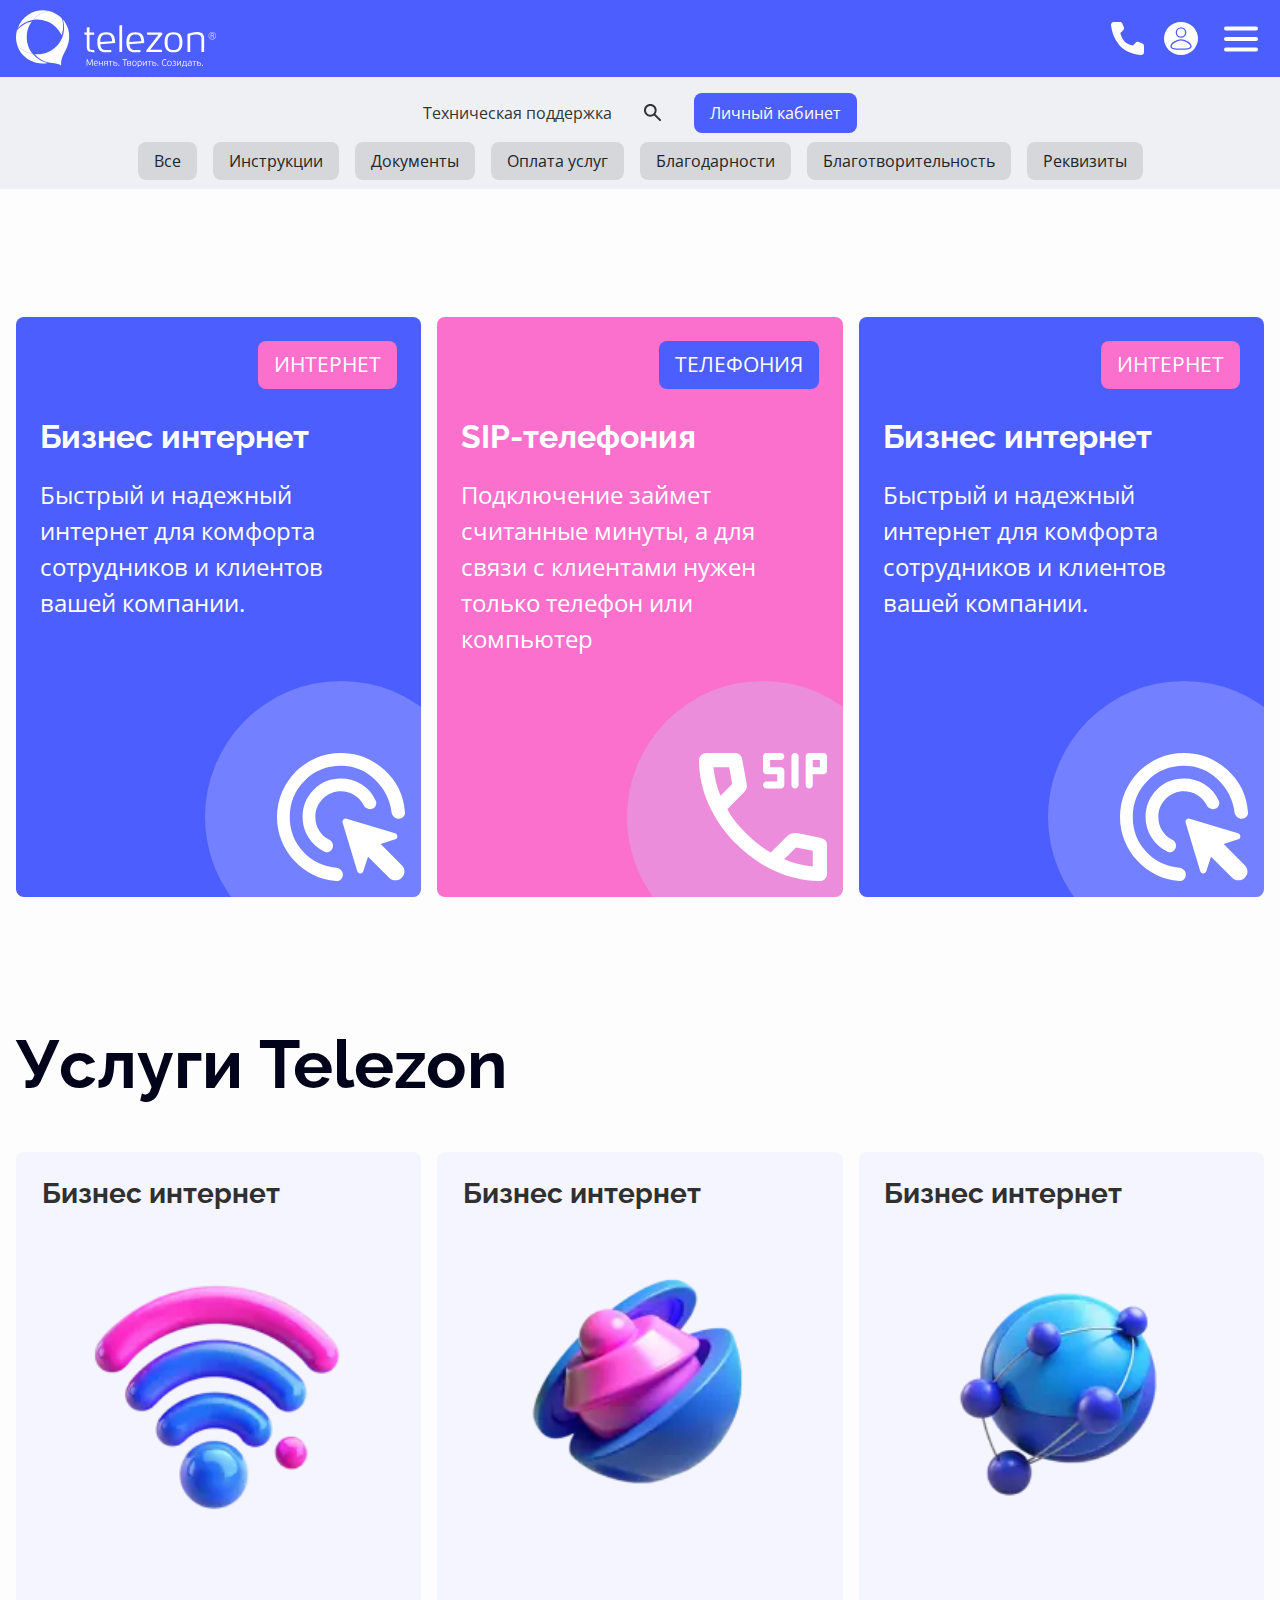
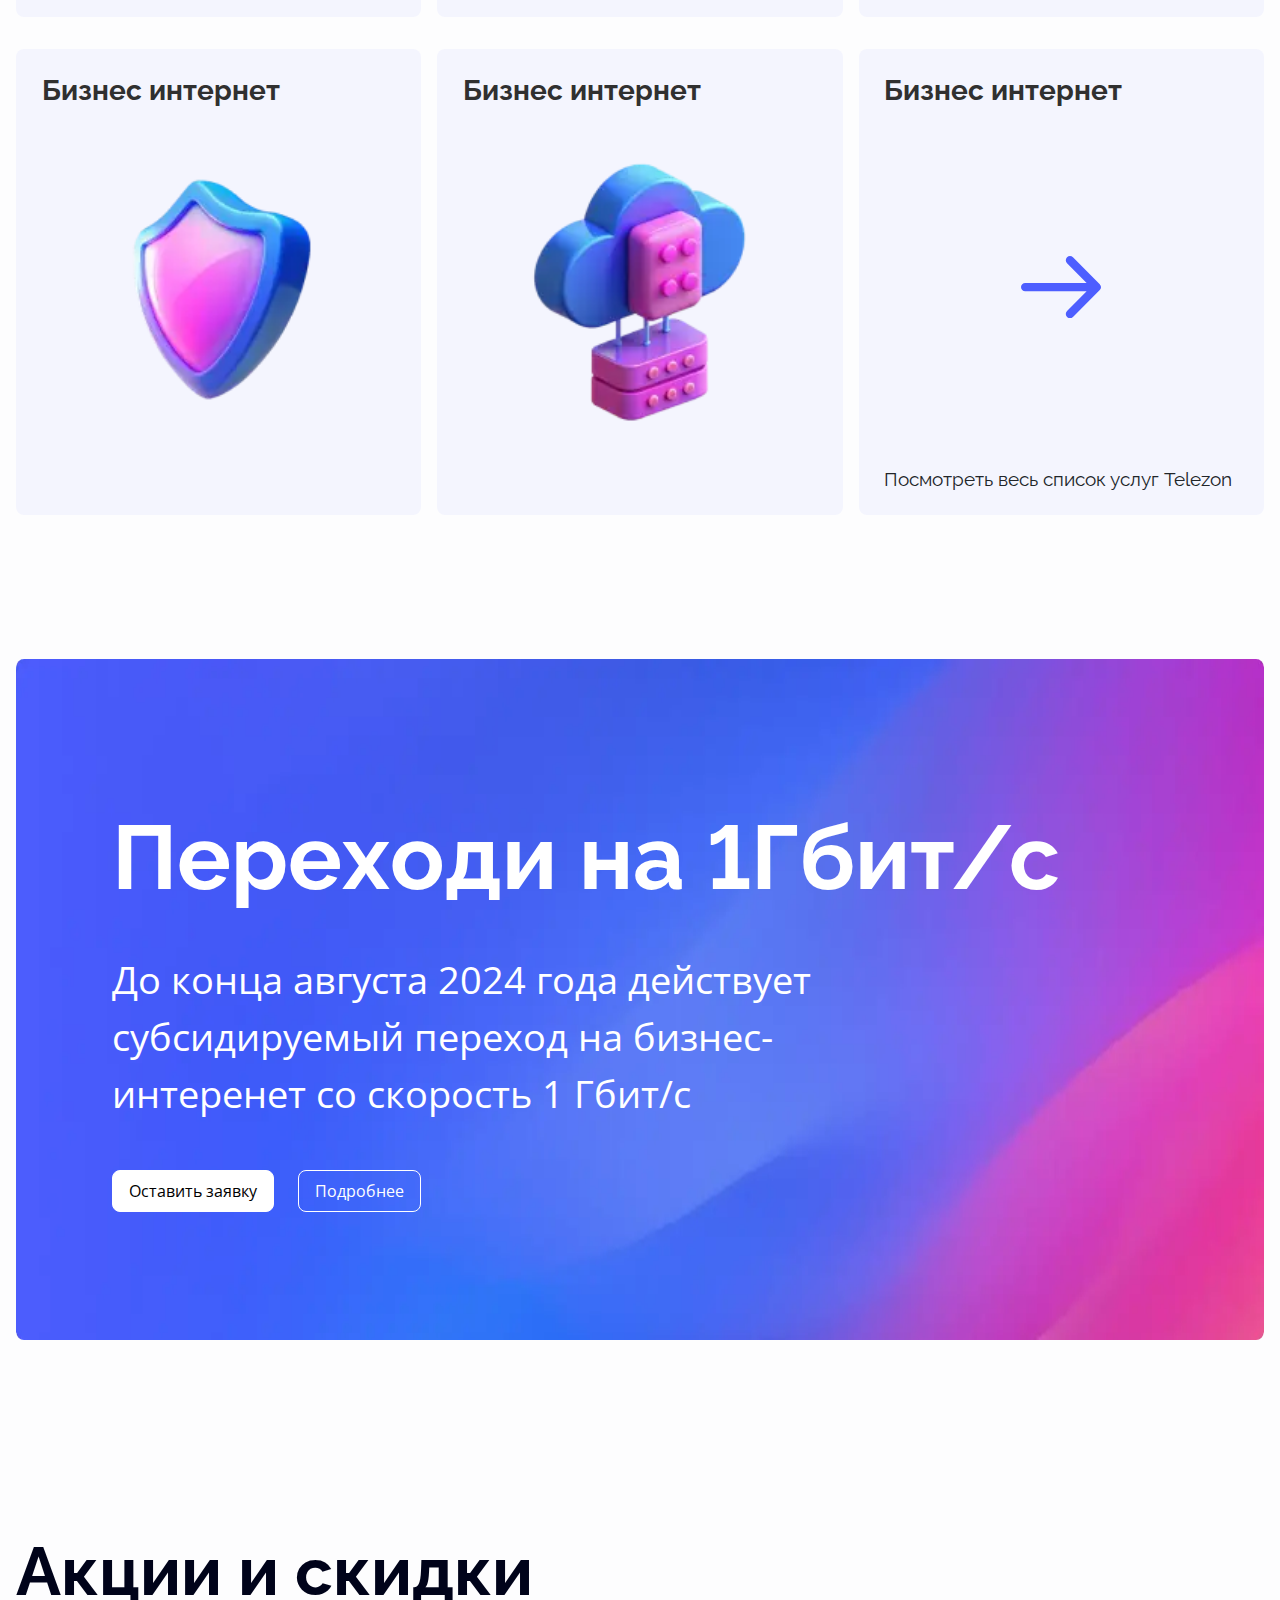
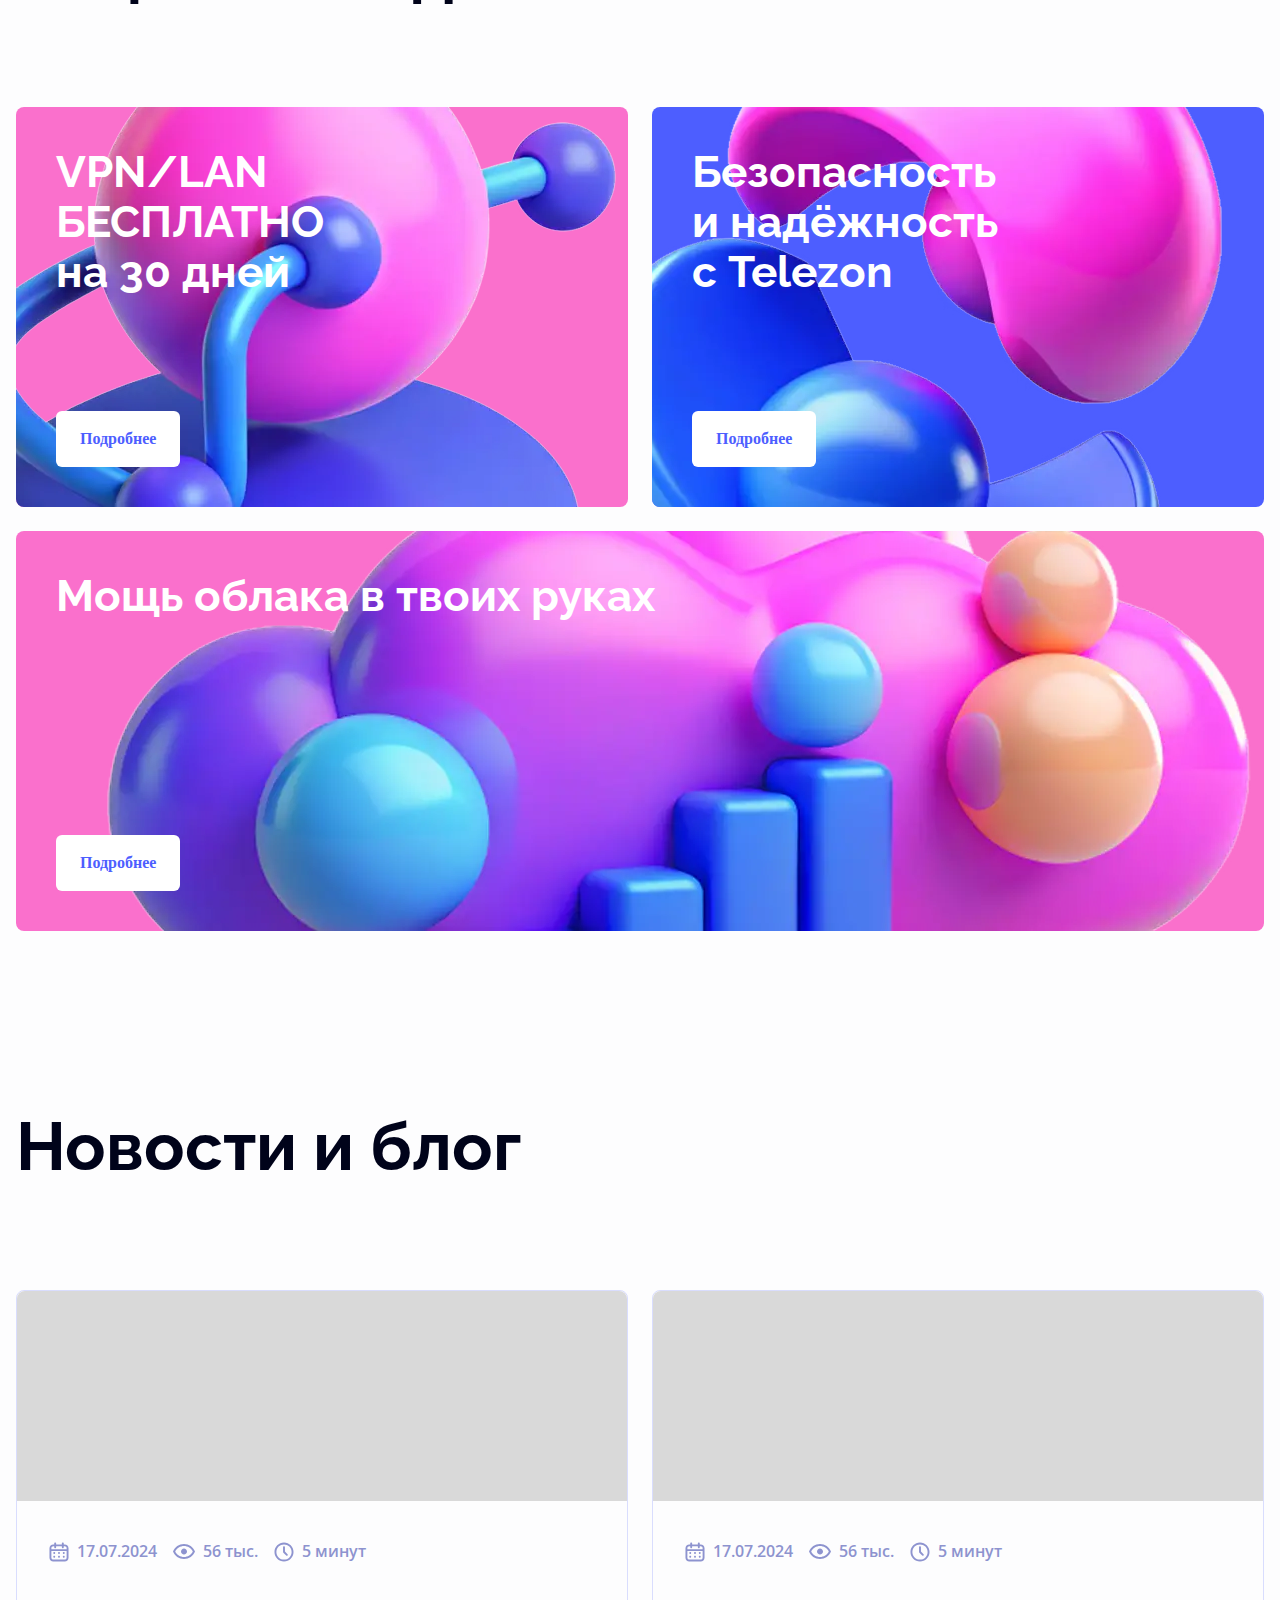
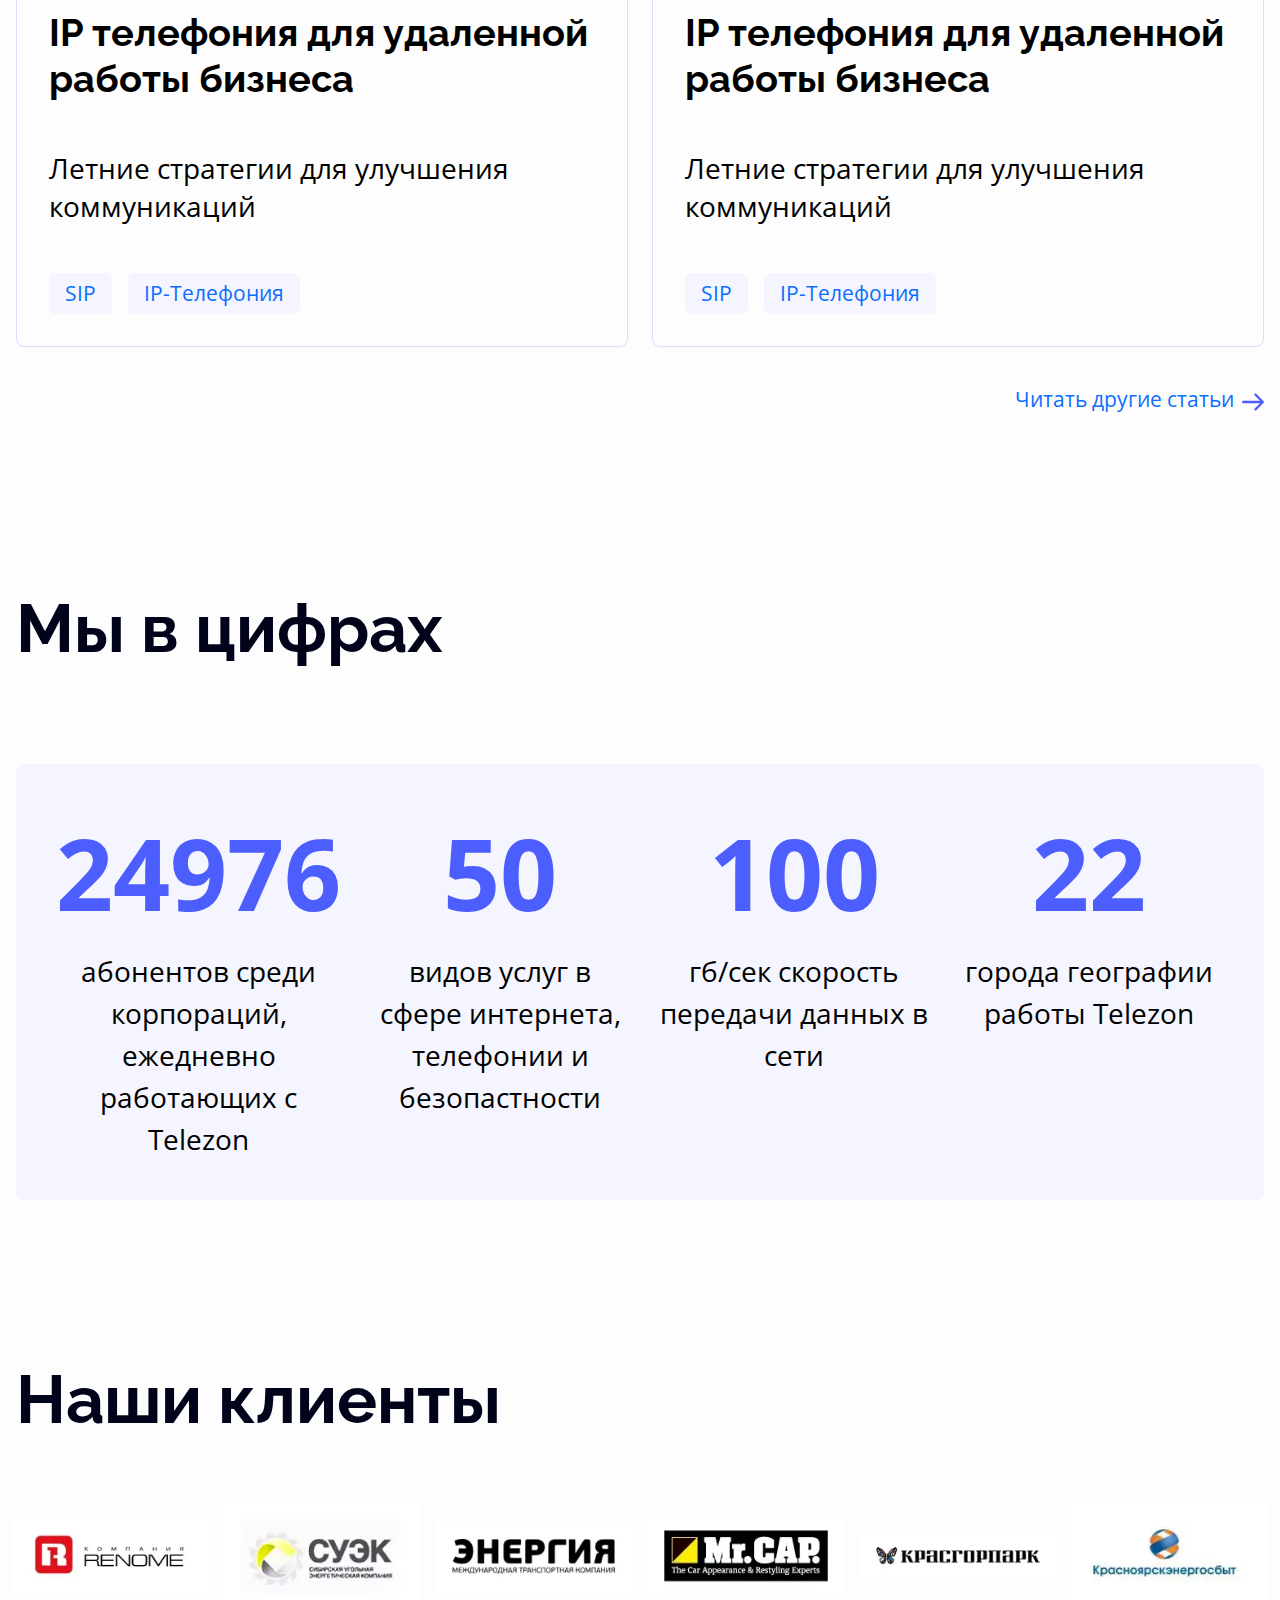
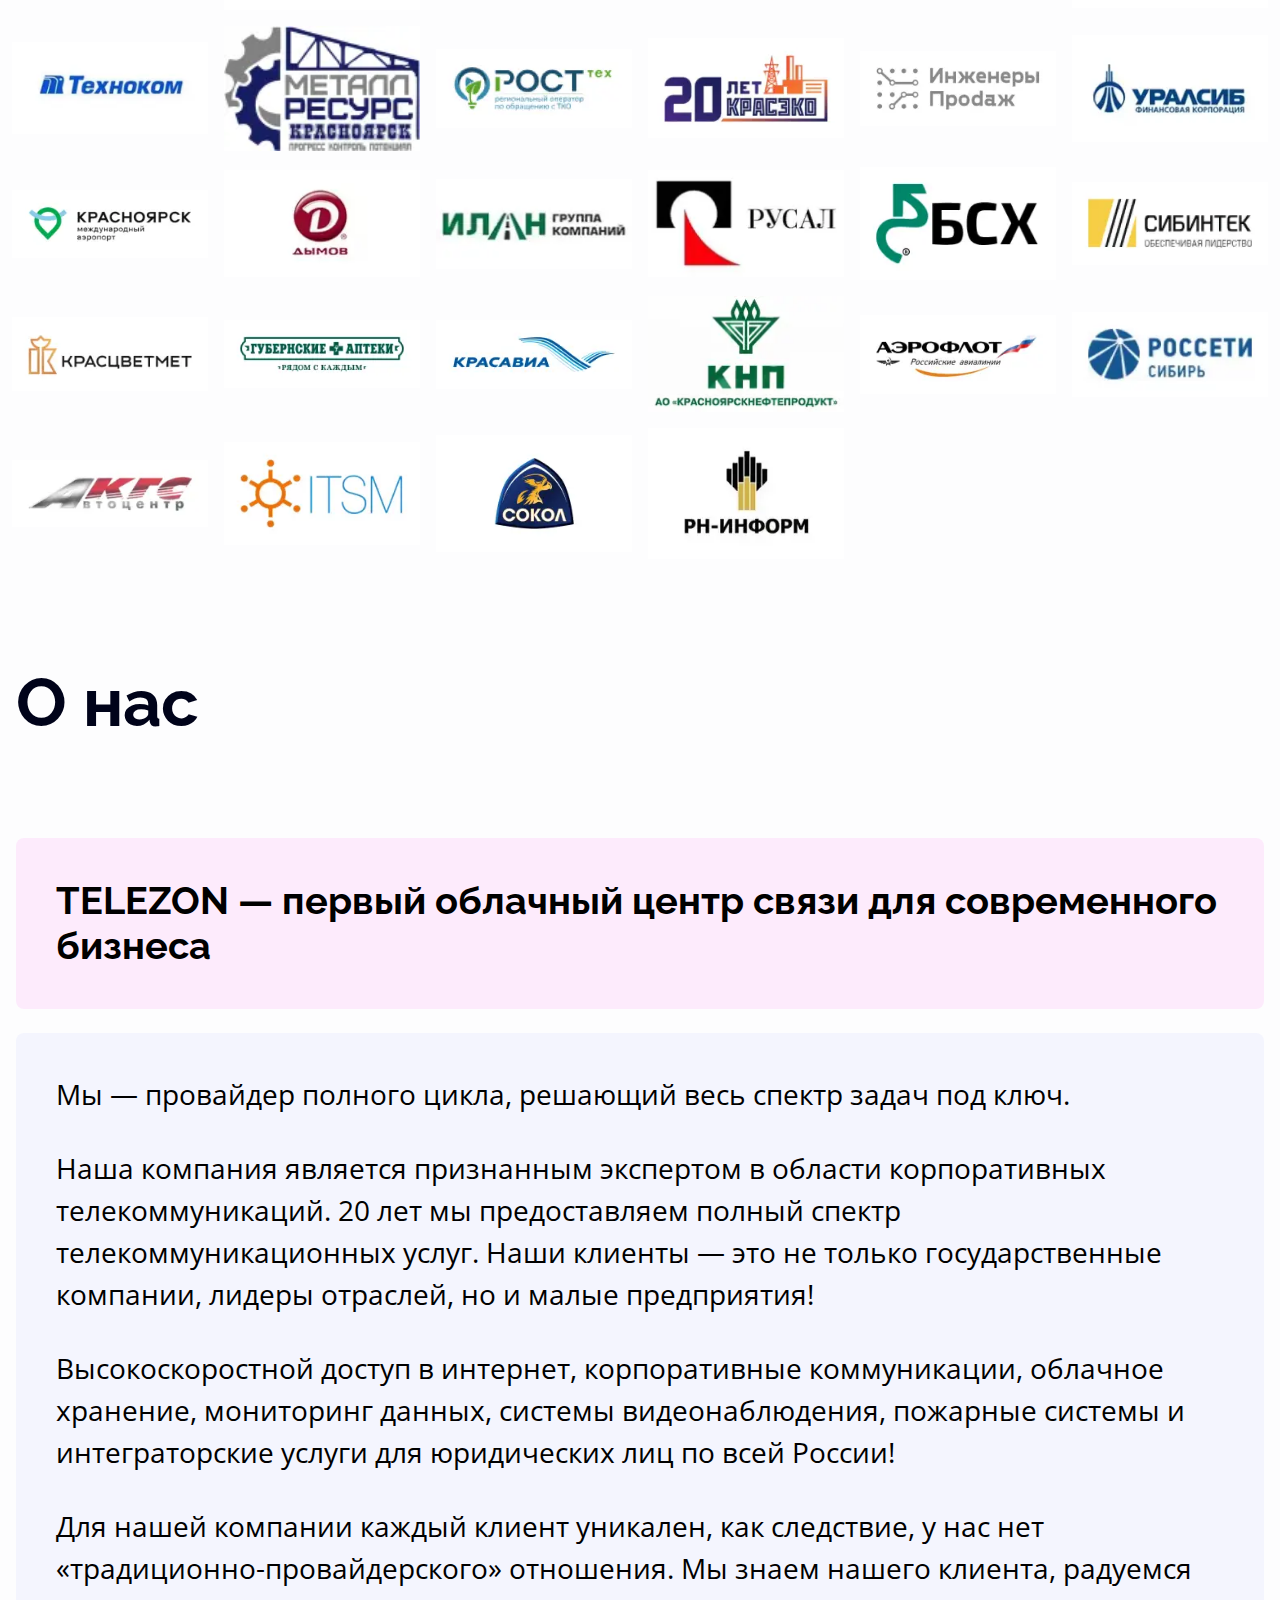
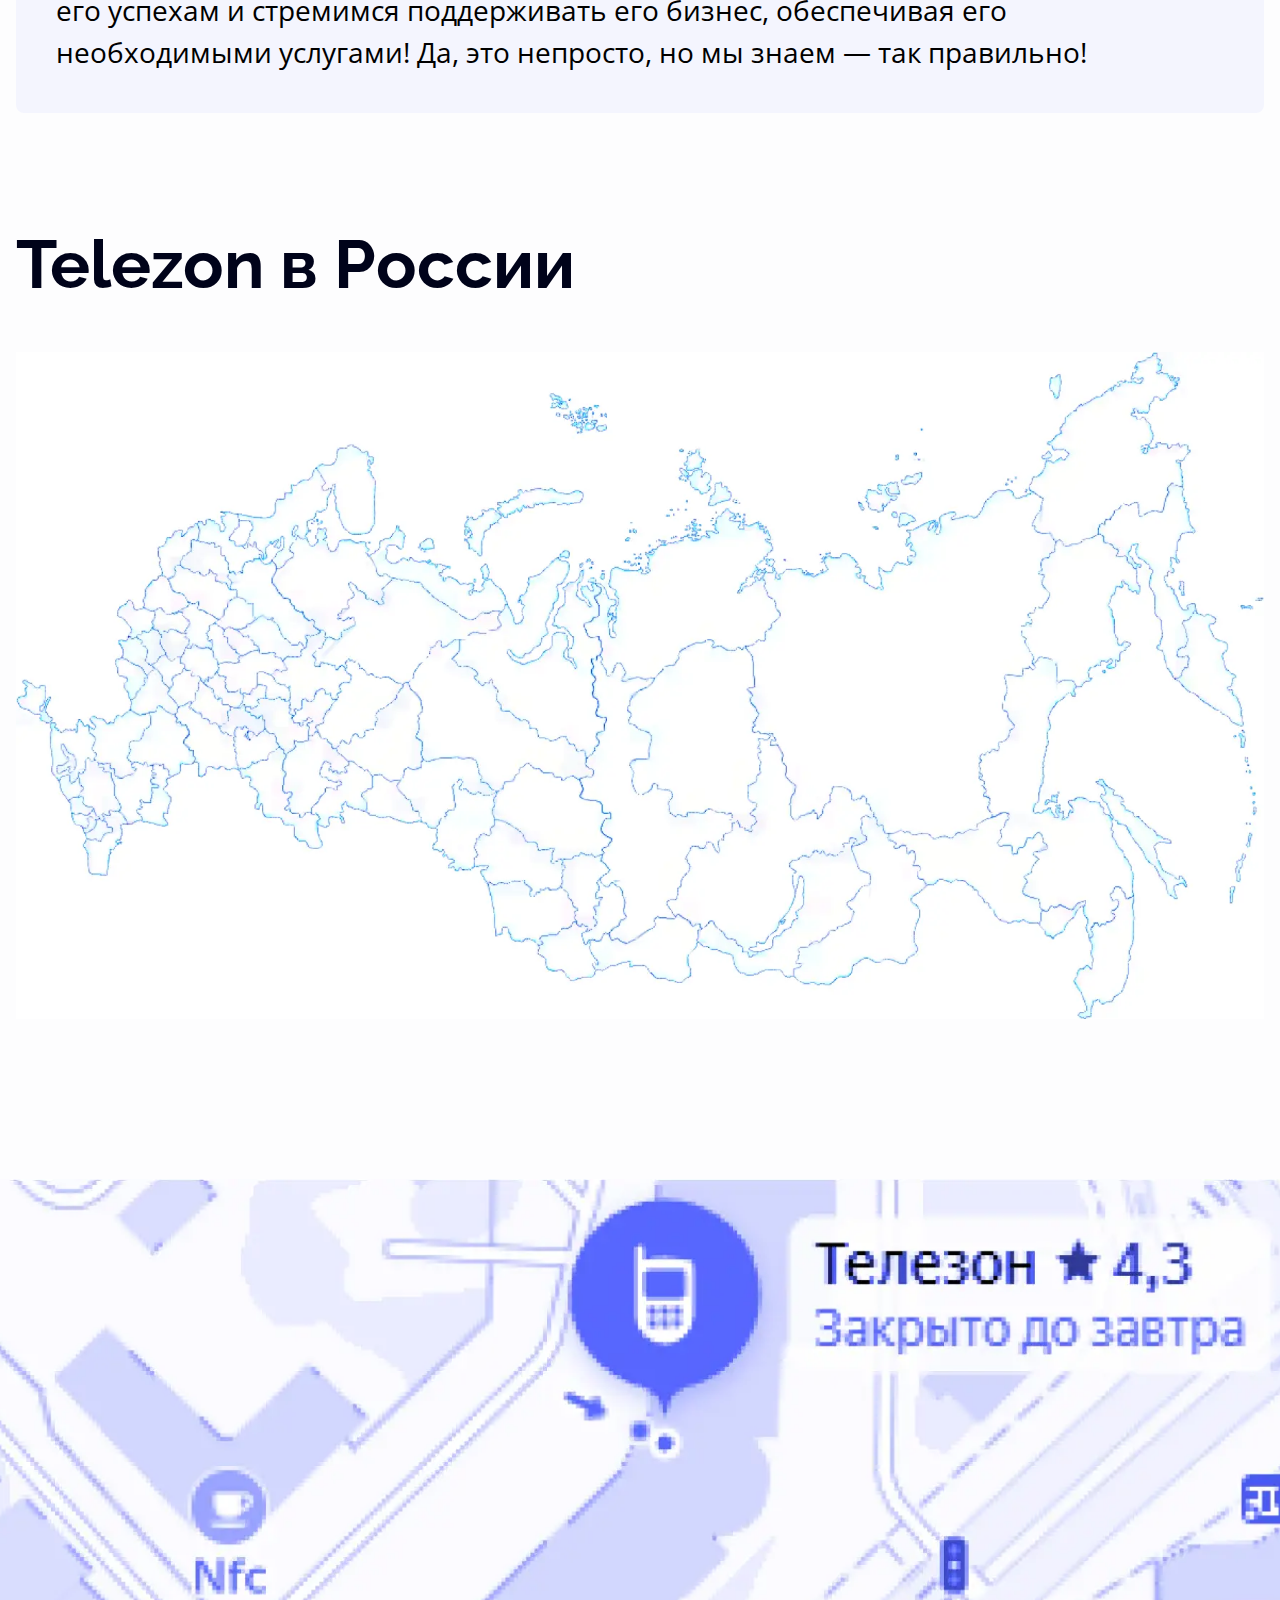
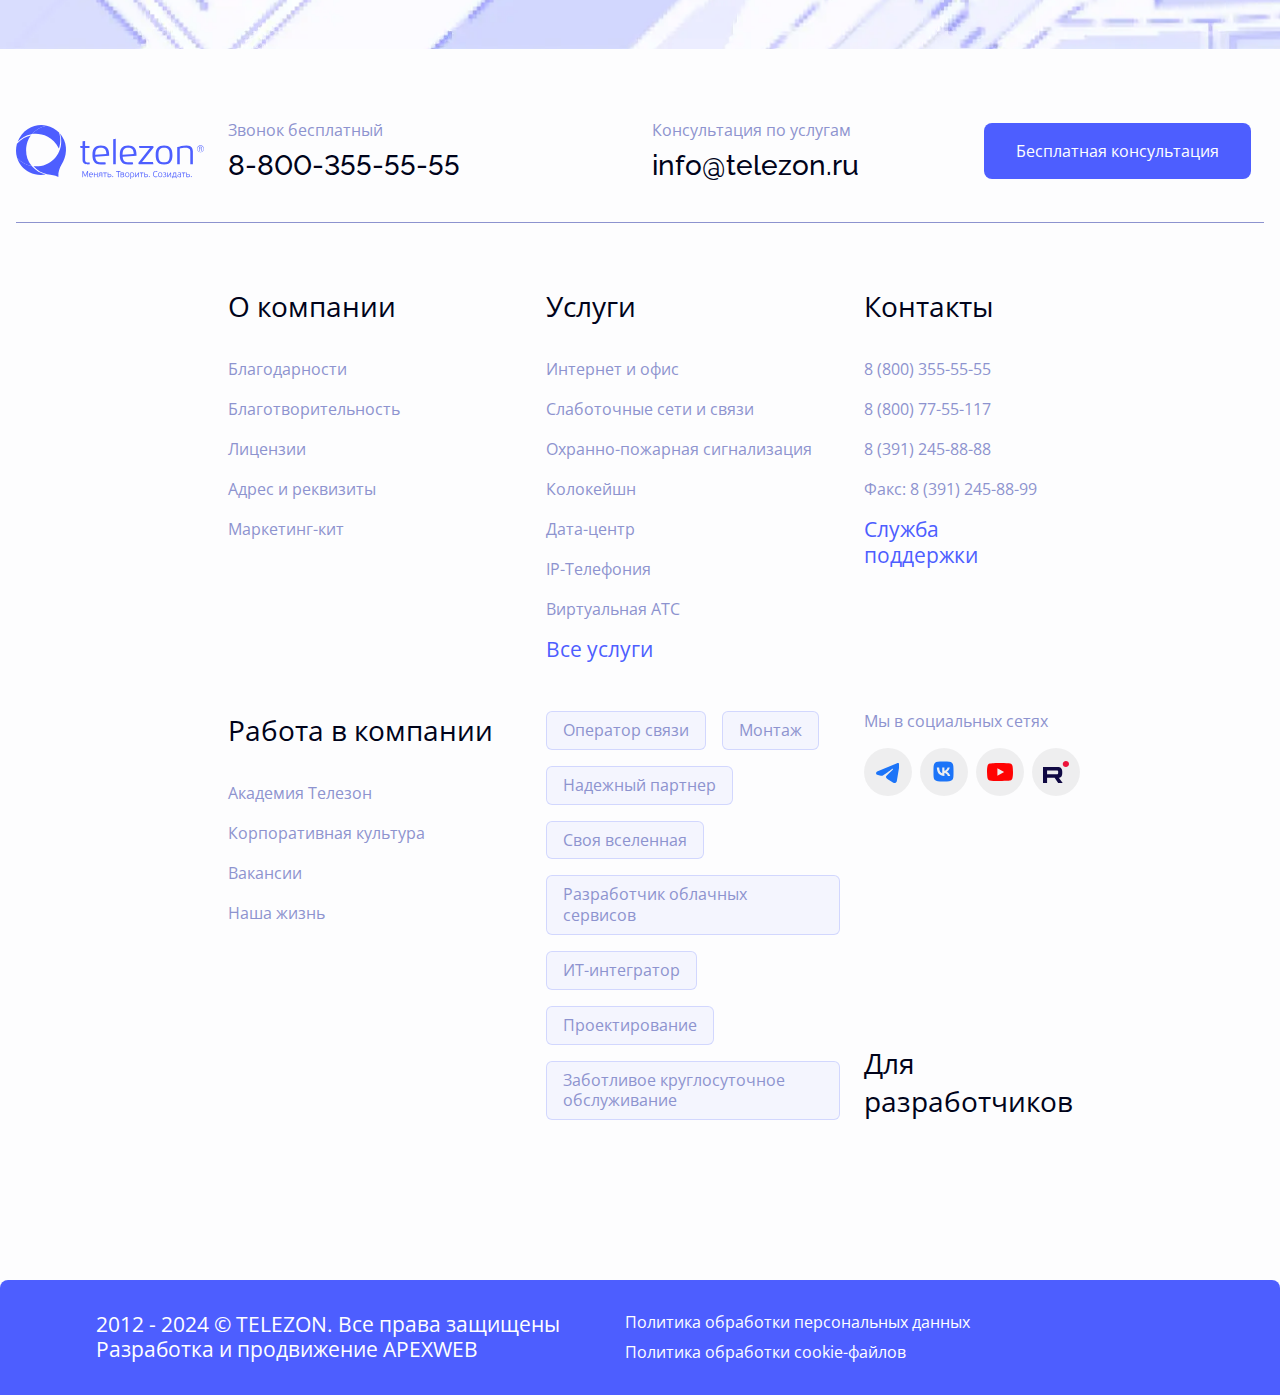
==== index.html @ a30b9178 "Fix" ====
<!doctype html>
<html lang="ru">
	<head>
	<meta charset="UTF-8">
	<meta http-equiv="X-UA-Compatible" content="IE=edge">
	<meta name="viewport" content="width=device-width,initial-scale=1">
	<title>Главная</title>

	<link rel="preconnect" href="https://fonts.googleapis.com">
	<link rel="preconnect" href="https://fonts.gstatic.com" crossorigin>
	<link href="https://fonts.googleapis.com/css2?family=Raleway:wght@100..900&display=swap&_v=20250129015757" rel="stylesheet">
	<link href="https://fonts.googleapis.com/css2?family=Open+Sans:wght@300..800&display=swap&_v=20250129015757" rel="stylesheet">

	<link href="https://cdn.jsdelivr.net/npm/bootstrap@5.3.3/dist/css/bootstrap.min.css?_v=20250129015757" rel="stylesheet" integrity="sha384-QWTKZyjpPEjISv5WaRU9OFeRpok6YctnYmDr5pNlyT2bRjXh0JMhjY6hW+ALEwIH" crossorigin="anonymous">
	<link rel="shortcut icon" href="favicon.ico" type="image/x-icon">
	<link rel="stylesheet" href="css/main.min.css?_v=20250129015757">

	<script src="https://cdn.jsdelivr.net/npm/bootstrap@5.0.2/dist/js/bootstrap.bundle.min.js?_v=20250129015757" integrity="sha384-MrcW6ZMFYlzcLA8Nl+NtUVF0sA7MsXsP1UyJoMp4YLEuNSfAP+JcXn/tWtIaxVXM" crossorigin="anonymous"></script>

	<script defer="defer" src="js/main.min.js?_v=20250129015757"></script>
</head>


	<body>
		<header class="header" data-lp>
	<div class="container">
		<nav class="navbar navbar-expand-lg">
			<div class="p-0 container-fluid header-container justify-content-between">
				<a href="#"><svg class="logo">
						<use href="../images/sprite.svg#logo"></use></svg></a>
				<div class="mobile-elems">
					<svg class="mobile-icon phone">
						<use href="../images/sprite.svg#menu_white_phone"></use>
					</svg>
					<div class="svg-wrapper">
						<svg class="mobile-icon account">
							<use href="../images/sprite.svg#menu_account"></use>
						</svg>
					</div>
					<button class="btn-burger">
						<svg class="mobile-icon burger">
							<use href="../images/sprite.svg#menu_burger"></use>
						</svg>
					</button>
				</div>
				<div class="h-100 collapse_header header__menu navbar-collapse" id="navbarNav">
					<div class="mobile-header-menu">
						<div class="d-flex align-items-center menu-social">
							<svg class="mobile-icon telegram">
								<use href="../images/sprite.svg#telegram"></use>
							</svg>
							<svg class="mobile-icon vk">
								<use href="../images/sprite.svg#vk"></use>
							</svg>
						</div>
						<div class="cross">
							<svg class="mobile-icon">
								<use href="../images/sprite.svg#menu_cross"></use>
							</svg>
						</div>
					</div>
					<ul class="navbar-nav">
						<li class="nav-item">
							<a class="d-flex align-items-center nav-link" href="#" id="menu1" role="button" aria-expanded="false">
								<svg class="menu-icon">
									<use href="../images/sprite.svg#menu_main"></use>
								</svg>
								<span>Главная</span>
							</a>
						</li>

						<li class="nav-item menu__dropdown position-static tab fullscreen">
							<a class="d-flex align-items-center nav-link tab-title" href="https://telezon.ru" role="button">
								<svg class="menu-icon usluga">
									<use href="../images/sprite.svg#menu_uslugi"></use>
								</svg>
								<p class="d-flex align-items-center justify-content-between tab-header w-100">
									<span class="menu_uslugi">Услуги</span>
									<svg class="menu__arrow-dropdown">
										<use href="../images/sprite.svg#menu_arrow"></use>
									</svg>
								</p>
							</a>
							<ul class="uslugi dropdown-menu header__dropdown justify-content-between tab-list">
								<li class="item-uslugi uslugi__item">
									<p class="d-flex align-items-center item-uslugi__title">
										<svg class="dropdown-menu__icon connection">
											<use href="../images/sprite.svg#menu_connection"></use>
										</svg>
										<span>Стабильное и безопасное соединение</span>
										<svg class="menu-mobile__dropdown-arrow">
											<use href="../images/sprite.svg#menu_arrow"></use>
										</svg>
									</p>
									<a class="mt-3 item-uslugi__default">Интернет и офис</a>
									<ul class="mb-3 sub-list list">
										<li class="mt-3"><a href="#">Защита от DDoS-атак</a></li>
										<li class="mt-3"><a href="#">Тарифы</a></li>
									</ul>
								</li>
								<li class="item-uslugi uslugi__item">
									<p class="d-flex align-items-center item-uslugi__title">
										<svg class="dropdown-menu__icon development">
											<use href="../images/sprite.svg#menu_development"></use>
										</svg>
										<span>Строительство IT-инфраструктуры</span>
										<svg class="menu-mobile__dropdown-arrow">
											<use href="../images/sprite.svg#menu_arrow"></use>
										</svg>
									</p>
									<a class="mt-3 item-uslugi__default">Слаботочные сети и сети связи</a>
									<a class="mt-3 item-uslugi__default">Аудит ВОЛС</a>
								</li>
								<li class="item-uslugi uslugi__item">
									<p class="d-flex align-items-center item-uslugi__title">
										<svg class="dropdown-menu__icon safety">
											<use href="../images/sprite.svg#menu_safety"></use>
										</svg>
										<span>Безопасность имущества и данных</span>
										<svg class="menu-mobile__dropdown-arrow">
											<use href="../images/sprite.svg#menu_arrow"></use>
										</svg>
									</p>
									<a class="mt-3 item-uslugi__default">Облачное видеонаблюдение</a>
									<a class="mt-3 item-uslugi__default">Охранно-пожарная сигнализация</a>
									<a class="mt-3 item-uslugi__default">Колокейшн</a>
									<a class="mt-3 item-uslugi__default">Облачная аренда виртуального выделенного сервера</a>
									<a class="mt-3 item-uslugi__default">Дата-центр</a>

									<ul class="mb-3 sub-list list">
										<li class="mt-3"><a href="#">Классификация уровней надёжности дата-центров</a></li>
										<li class="mt-3"><a href="#">Форм-фактор сервера</a></li>
									</ul>
									<a class="mt-3 item-uslugi__default">Облачное хранение данных</a>
								</li>
								<li class="item-uslugi uslugi__item">
									<p class="d-flex align-items-center item-uslugi__title">
										<svg class="dropdown-menu__icon telephone">
											<use href="../images/sprite.svg#menu_telephone"></use>
										</svg>
										<span>Телефонная связь</span>
										<svg class="menu-mobile__dropdown-arrow">
											<use href="../images/sprite.svg#menu_arrow"></use>
										</svg>
									</p>
									<a class="mt-3 item-uslugi__default">IP-телефония</a>
									<ul class="mb-3 sub-list list">
										<li class="mt-3">
											<a href="#">Безграничная телефония</a>
											<ul class="list">
												<li class="mt-3"><a href="#">Тарифы</a></li>
											</ul>
										</li>
										<li class="mt-3"><a href="#">Telezon Security</a></li>
									</ul>
									<a class="mt-3 item-uslugi__default">Городской номер для бизнеса</a>
									<a class="mt-3 item-uslugi__default">Виртуальная АТС</a>
									<ul class="mb-3 sub-list list">
										<li class="mt-3"><a href="#">Вам звонили</a></li>
										<li class="mt-3"><a href="#">Автообзвон</a></li>
										<li class="mt-3"><a href="#">Запись телефонных разговоров</a></li>
										<li class="mt-3"><a href="#">Голосовое меню (IVR)</a></li>
										<li class="mt-3"><a href="#">Обработка входящих звонков</a></li>
									</ul>
									<a class="mt-3 item-uslugi__default">Номер 8-800-355-55-55</a>
								</li>
								<li class="item-uslugi uslugi__item">
									<p class="d-flex align-items-center item-uslugi__title">
										<svg class="dropdown-menu__icon solution">
											<use href="../images/sprite.svg#menu_solution"></use>
										</svg>
										<span>Отраслевые решения</span>
										<svg class="menu-mobile__dropdown-arrow">
											<use href="../images/sprite.svg#menu_arrow"></use>
										</svg>
									</p>
									<a class="mt-3 item-uslugi__default">Отраслевые решения</a>
									<ul class="mb-3 sub-list list">
										<li class="mt-3"><a href="#">Реализация CIPM-3</a></li>
										<li class="mt-3"><a href="#">ИС «Антифрод»</a></li>
									</ul>
									<a class="mt-3 item-uslugi__default">Решения для УК и ТСЖ</a>
								</li>
							</ul>
						</li>
						<li class="nav-item">
							<a class="d-flex align-items-center nav-link" href="#" id="menu2" role="button" aria-expanded="false">
								<svg class="menu-icon">
									<use href="../images/sprite.svg#menu_news"></use>
								</svg>
								<span>Новости</span>
							</a>
						</li>
						<li class="nav-item">
							<a class="d-flex align-items-center nav-link" href="#" id="menu2" role="button" aria-expanded="false">
								<svg class="menu-icon">
									<use href="../images/sprite.svg#menu_academy"></use>
								</svg>
								<span>Академия</span>
							</a>
						</li>

						<li class="nav-item">
							<a class="d-flex align-items-center nav-link" href="#" id="menu2" role="button" aria-expanded="false">
								<svg class="menu-icon">
									<use href="../images/sprite.svg#menu_sale"></use>
								</svg>
								<span>Акции</span>
							</a>
						</li>
						<li class="nav-item">
							<a class="d-flex align-items-center nav-link" href="#" id="menu2" role="button" aria-expanded="false">
								<svg class="menu-icon">
									<use href="../images/sprite.svg#menu_case"></use>
								</svg>
								<span>Кейсы</span>
							</a>
						</li>

						<li class="nav-item menu__dropdown position-static tab dropdown">
							<a class="d-flex align-items-center nav-link tab-title" href="#" id="menu3" role="button" data-bs-toggle="dropdown" aria-expanded="false">
								<svg class="menu-icon">
									<use href="../images/sprite.svg#menu_clients"></use>
								</svg>

								<p class="d-flex align-items-center justify-content-between tab-header w-100">
									<span class="menu_uslugi">Клиентам</span>
									<svg class="menu__arrow-dropdown">
										<use href="../images/sprite.svg#menu_arrow"></use>
									</svg>
								</p>
							</a>
							<ul class="flex-column default-dropdown dropdown-menu tab-list header__dropdown" aria-labelledby="menu3">
								<li class="mt-0"><a class="dropdown-item" href="#">Документы</a></li>
								<li class="mt-0"><a class="dropdown-item" href="#">Оплата услуг</a></li>
								<li class="mt-0"><a class="dropdown-item" href="#">Программное обеспечение</a></li>
								<li class="mt-0"><a class="dropdown-item" href="#">Техническая поддержка</a></li>
								<li class="mt-0"><a class="dropdown-item" href="#">Оборудование связи</a></li>
								<li class="mt-0"><a class="dropdown-item" href="#">Инструкции</a></li>
								<li class="mt-0"><a class="dropdown-item" href="#">Уведомления</a></li>
							</ul>
						</li>

						<li class="nav-item menu__dropdown position-static tab dropdown">
							<a class="d-flex align-items-center nav-link tab-title" href="#" id="menu3" role="button" data-bs-toggle="dropdown" aria-expanded="false">
								<svg class="menu-icon">
									<use href="../images/sprite.svg#menu_about"></use>
								</svg>

								<p class="d-flex align-items-center justify-content-between tab-header w-100">
									<span class="menu_uslugi">О нас</span>
									<svg class="menu__arrow-dropdown">
										<use href="../images/sprite.svg#menu_arrow"></use>
									</svg>
								</p>
							</a>
							<ul class="flex-column default-dropdown dropdown-menu tab-list header__dropdown list right" aria-labelledby="menu3">
								<li><a class="dropdown-item" href="#">Маркетинг-кит</a></li>
								<li><a class="dropdown-item" href="#">Адрес и реквизиты</a></li>
								<li><a class="dropdown-item" href="#">Лицензии</a></li>
								<li><a class="dropdown-item" href="#">Благотворительность</a></li>
								<li><a class="dropdown-item" href="#">Благодарности</a></li>
							</ul>
						</li>
						<li class="mobile-telephone">Горячая линия: 8-800-355-55-55</li>
					</ul>

					<a href="#" class="menu-mobile private-cabinet">Личный кабинет</a>

					<div class="mobile__sub-menu sub-menu">
						<div class="mobile-header-menu">
							<div class="d-flex align-items-center menu-social">
								<svg class="sub-menu__arrow-dropdown">
									<use href="../images/sprite.svg#menu_arrow"></use>
								</svg>
								<p>Тестовая категория</p>
							</div>
							<div class="cross">
								<svg class="mobile-icon">
									<use href="../images/sprite.svg#menu_cross"></use>
								</svg>
							</div>
						</div>
						<ul class="mb-3 sub-list uslugi-mobile" aria-labelledby="menu3"></ul>
					</div>
				</div>
				<div class="background-mobile"></div>
			</div>
		</nav>
	</div>
	
</header>

		<main>
			<section class="post-header">
	<div class="d-flex align-items-center justify-content-between container post-header__wrapper">
		<div class="item-post post-header__item">
			<ul class="d-flex align-items-center item-post__list list-post">
				<li><a href="#">Все</a></li>
				<li><a href="#">Инструкции</a></li>
				<li><a href="#">Документы</a></li>
				<li><a href="#">Оплата услуг</a></li>
				<li><a href="#">Благодарности</a></li>
				<li><a href="#">Благотворительность</a></li>
				<li><a href="#">Реквизиты</a></li>
			</ul>
		</div>
		<div class="d-flex align-items-center item-post post-header__item">
			<a href="#" class="item-post__link">Техническая поддержка</a>
			<svg class="item-post__search">
				<use href="../images/sprite.svg#menu_search"></use>
			</svg>
			<button class="t-btn item-post__btn">Личный кабинет</button>
		</div>
	</div>
</section>
 <section class="main">
	<div class="container grid add-scroll main-block">
		<div class="my-5 main-block__wrapper p-0">
			<div class="blue item-main main-block__item">
				<button class="t-btn item-main__button pink">Интернет</button>
				<p class="item-main__title">Бизнес интернет</p>
				<p class="item-main__description">Быстрый и надежный интернет для комфорта сотрудников и клиентов вашей компании.</p>

				<div class="item-main__icon">
					<svg>
						<use href="../images/sprite.svg#block1_touch"></use>
					</svg>
				</div>
			</div>
		</div>
		<div class="my-5">
			<div class="item-main main-block__item pink">
				<button class="blue item-main__button t-btn">Телефония</button>
				<p class="item-main__title">SIP-телефония</p>
				<p class="item-main__description">
					Подключение займет считанные минуты, а для связи с клиентами нужен только телефон или компьютер
				</p>

				<div class="item-main__icon">
					<svg>
						<use href="../images/sprite.svg#block1_sip"></use>
					</svg>
				</div>
			</div>
		</div>
		<div class="my-5">
			<div class="blue item-main main-block__item">
				<button class="t-btn item-main__button pink">Интернет</button>
				<p class="item-main__title">Бизнес интернет</p>
				<p class="item-main__description">Быстрый и надежный интернет для комфорта сотрудников и клиентов вашей компании.</p>

				<div class="item-main__icon">
					<svg>
						<use href="../images/sprite.svg#block1_touch"></use>
					</svg>
				</div>
			</div>
		</div>
	</div>
</section>
 <section class="container d-md-none d-xs-block">
    <label for="mainSearch" class="d-flex align-items-center search-input__wrapper">
        <svg>
            <use xlink:href="../images/sprite.svg#search_icon"></use>
        </svg>
        <input type="text" id="mainSearch" class="search-input" placeholder="Поиск по сайту">
    </label>
</section> <section class="d-none d-md-block mb-5 services">
	<div class="container">
		<h1 class="title">Услуги Telezon</h1>
		<div class="w-100 grid main-services">
			<div class="mb-3 item-services services__item">
				<a href="#" class="d-flex flex-column h-100 item-services__wrapper">
					<p class="d-flex flex-column item-services__title mb-3">Бизнес интернет</p>
					<picture><source srcset="../images/wifi.webp" type="image/webp"><img src="../images/wifi.png" alt="#"></picture>
				</a>
			</div>
			<div class="mb-3 item-services services__item">
				<a href="#" class="h-100 item-services__wrapper">
					<p class="d-flex flex-column item-services__title mb-3">Бизнес интернет</p>
					<picture><source srcset="../images/ula.webp" type="image/webp"><img src="../images/ula.png" alt="#"></picture>
				</a>
			</div>
			<div class="mb-3 item-services services__item">
				<a href="#" class="h-100 item-services__wrapper">
					<p class="d-flex flex-column item-services__title mb-3">Бизнес интернет</p>
					<picture><source srcset="../images/internet.webp" type="image/webp"><img src="../images/internet.png" alt="#"></picture>
				</a>
			</div>
			<div class="mb-3 item-services services__item">
				<a href="#" class="h-100 item-services__wrapper">
					<p class="d-flex flex-column item-services__title mb-3">Бизнес интернет</p>
					<picture><source srcset="../images/defence.webp" type="image/webp"><img src="../images/defence.png" alt="#"></picture>
				</a>
			</div>
			<div class="mb-3 item-services services__item">
				<a href="#" class="h-100 item-services__wrapper">
					<p class="d-flex flex-column item-services__title mb-3">Бизнес интернет</p>
					<picture><source srcset="../images/lego.webp" type="image/webp"><img src="../images/lego.png" alt="#"></picture>
				</a>
			</div>
			<div class="mb-3 item-services services__item">
				<a href="#" class="d-flex flex-column h-100 h-100 item-services__wrapper">
					<p class="d-flex flex-column item-services__title mb-3">Бизнес интернет</p>
					<svg>
						<use href="../images/sprite.svg#arrow"></use>
					</svg>
					<p class="item-services__description">Посмотреть весь список услуг Telezon</p>
				</a>
			</div>
		</div>
	</div>
</section>
<section class="my-5 d-md-none d-xs-block services-mobile">
	<div class="container">
		<h1 class="title">Услуги</h1>
		<div class="mt-3 tabs-services">
			<div class="position-static tab">
				<div class="d-flex align-items-center tab-title blue" role="button" data-bs-toggle="dropdown" aria-expanded="false">
					<p class="d-flex align-items-center justify-content-between tab-header w-100">
						<span class="menu_uslugi">IT-инфраструктура и сети</span>
						<svg class="menu__arrow-dropdown">
							<use href="../images/sprite.svg#menu_arrow"></use>
						</svg>
					</p>
				</div>
				<ul class="flex-column default-dropdown dropdown-menu tab-list" aria-labelledby="menu3">
					<li class="mt-0"><a class="dropdown-item" href="#">Высокоскоростной доступ в интернет</a></li>
					<li class="mt-0"><a class="dropdown-item" href="#">Корпоративные коммуникации</a></li>
					<li class="mt-0"><a class="dropdown-item" href="#">Облачное хранение</a></li>
					<li class="mt-0"><a class="dropdown-item" href="#">Мониторинг данных</a></li>
				</ul>
			</div>
			<div class="position-static tab">
				<div class="d-flex align-items-center tab-title blue" role="button" data-bs-toggle="dropdown" aria-expanded="false">
					<p class="d-flex align-items-center justify-content-between tab-header w-100">
						<span class="menu_uslugi">Системы безопасности</span>
						<svg class="menu__arrow-dropdown">
							<use href="../images/sprite.svg#menu_arrow"></use>
						</svg>
					</p>
				</div>
				<ul class="flex-column default-dropdown dropdown-menu tab-list" aria-labelledby="menu3">
					<li class="mt-0"><a class="dropdown-item" href="#">Высокоскоростной доступ в интернет</a></li>
					<li class="mt-0"><a class="dropdown-item" href="#">Корпоративные коммуникации</a></li>
					<li class="mt-0"><a class="dropdown-item" href="#">Облачное хранение</a></li>
					<li class="mt-0"><a class="dropdown-item" href="#">Мониторинг данных</a></li>
				</ul>
			</div>
			<div class="position-static tab">
				<div class="d-flex align-items-center tab-title blue" role="button" data-bs-toggle="dropdown" aria-expanded="false">
					<p class="d-flex align-items-center justify-content-between tab-header w-100">
						<span class="menu_uslugi">Интерграционные услуги</span>
						<svg class="menu__arrow-dropdown">
							<use href="../images/sprite.svg#menu_arrow"></use>
						</svg>
					</p>
				</div>
				<ul class="flex-column default-dropdown dropdown-menu tab-list" aria-labelledby="menu3">
					<li class="mt-0"><a class="dropdown-item" href="#">Документы</a></li>
					<li class="mt-0"><a class="dropdown-item" href="#">Оплата услуг</a></li>
					<li class="mt-0"><a class="dropdown-item" href="#">Программное обеспечение</a></li>
					<li class="mt-0"><a class="dropdown-item" href="#">Техническая поддержка</a></li>
				</ul>
			</div>
		</div>
	</div>
</section>
 <section class="container d-lg-block d-none">
	<div class="banner">
		<picture><source srcset="../images/banner.webp" type="image/webp"><img src="../images/banner.jpg" alt="Banner" class="banner__background"></picture>
		<h2 class="banner__title">Переходи на 1Гбит/с</h2>
		<p class="banner__description">
			До конца августа 2024 года действует субсидируемый переход на бизнес-интеренет со скорость 1 Гбит/с
		</p>
		<div class="d-flex gap-4 banner__btns mt-5">
			<button class="banner__btn fill">Оставить заявку</button>
			<button class="banner__btn">Подробнее</button>
		</div>
	</div>
</section>
 <section class="container sales">
	<h2 class="title">Акции и скидки</h2>

	<div class="grid gap-4 sale">
		<div class="d-flex flex-column position-relative g-col-6 sale__pink">
			<p class="sale__title">VPN/LAN БЕСПЛАТНО на 30 дней</p>
			<p><a href="#" class="sale__link">Подробнее</a></p>
			<picture><source srcset="../images/sales1.webp" type="image/webp"><img src="../images/sales1.png" alt="Sales" class="sale__image"></picture>
		</div>
		<div class="d-flex flex-column position-relative g-col-6 sale__blue">
			<p class="sale__title">Безопасность и надёжность с Telezon</p>
			<p><a href="#" class="sale__link">Подробнее</a></p>
			<picture><source srcset="../images/sales2.webp" type="image/webp"><img src="../images/sales2.png" alt="Sales" class="sale__image"></picture>
		</div>
		<div class="d-flex flex-column position-relative sale__pink">
			<p class="sale__title">Мощь облака в твоих руках</p>
			<p><a href="#" class="sale__link">Подробнее</a></p>
			<picture><source srcset="../images/sales3.webp" type="image/webp"><img src="../images/sales3.png" alt="Sales" class="sale__image"></picture>
		</div>
	</div>
</section>
 <section class="container">
	<h2 class="title">Новости и блог</h2>

	<div class="grid gap-4 news">
		<article class="d-flex flex-column g-col-12 g-col-lg-6 gap-4 item-news">
			<a href="#" class="item-news__image"><picture><source srcset="../images/gray-rect.webp" type="image/webp"><img src="../images/gray-rect.png" alt="Gray"></picture></a>
			<div class="d-flex gap-3 info-news item-news__info">
				<div class="d-flex align-items-center gap-2 info-news__block">
					<svg class="svg-calendar">
						<use href="../images/sprite.svg#calendar"></use>
					</svg>
					<span class="info-news__date">17.07.2024</span>
				</div>
				<div class="d-flex align-items-center gap-2 info-news__block">
					<svg class="svg-eye">
						<use href="../images/sprite.svg#eye"></use>
					</svg>
					<p class="info-news__date"><span>56</span> тыс.</p>
				</div>
				<div class="d-flex align-items-center gap-2 info-news__block">
					<svg class="svg-clock">
						<use href="../images/sprite.svg#clock"></use>
					</svg>
					<p class="info-news__date"><span>5</span> минут</p>
				</div>
			</div>
			<p class="item-news__title"><a href="#">IP телефония для удаленной работы бизнеса</a></p>
			<p class="item-news__description">Летние стратегии для улучшения коммуникаций</p>
			<div class="d-flex gap-3 item-news__marks marks-news">
				<p class="marks-news__item"><a href="#">SIP</a></p>
				<p class="marks-news__item"><a href="#">IP-Телефония</a></p>
			</div>
		</article>
		<article class="d-flex flex-column g-col-12 g-col-lg-6 gap-4 item-news">
			<a href="#" class="item-news__image"><picture><source srcset="../images/gray-rect.webp" type="image/webp"><img src="../images/gray-rect.png" alt="Gray"></picture></a>
			<div class="d-flex gap-3 info-news item-news__info">
				<div class="d-flex align-items-center gap-2 info-news__block">
					<svg class="svg-calendar">
						<use href="../images/sprite.svg#calendar"></use>
					</svg>
					<span class="info-news__date">17.07.2024</span>
				</div>
				<div class="d-flex align-items-center gap-2 info-news__block">
					<svg class="svg-eye">
						<use href="../images/sprite.svg#eye"></use>
					</svg>
					<p class="info-news__date"><span>56</span> тыс.</p>
				</div>
				<div class="d-flex align-items-center gap-2 info-news__block">
					<svg class="svg-clock">
						<use href="../images/sprite.svg#clock"></use>
					</svg>
					<p class="info-news__date"><span>5</span> минут</p>
				</div>
			</div>
			<p class="item-news__title"><a href="#">IP телефония для удаленной работы бизнеса</a></p>
			<p class="item-news__description">Летние стратегии для улучшения коммуникаций</p>
			<div class="d-flex gap-3 item-news__marks marks-news">
				<p class="marks-news__item"><a href="#">SIP</a></p>
				<p class="marks-news__item"><a href="#">IP-Телефония</a></p>
			</div>
		</article>
	</div>

	<p class="news__readmore">
		<a href="#" class="d-flex align-items-end justify-content-end"><span>Читать другие статьи</span>
			<svg class="svg-arrow">
				<use href="../images/sprite.svg#arrow"></use>
			</svg>
		</a>
	</p>
</section>
 <section class="container d-lg-block d-none numbers-wrapper">
	<h2 class="title">Мы в цифрах</h2>

	<div class="grid numbers">
		<div class="d-flex flex-column numbers__item text-center">
			<span class="item-numbers__number">24976</span>
			<span class="item-numbers__text">абонентов среди корпораций, ежедневно работающих с Telezon</span>
		</div>
		<div class="d-flex flex-column numbers__item text-center">
			<span class="item-numbers__number">50</span>
			<span class="item-numbers__text">видов услуг в сфере интернета, телефонии и безопастности</span>
		</div>
		<div class="d-flex flex-column numbers__item text-center">
			<span class="item-numbers__number">100</span>
			<span class="item-numbers__text">гб/сек скорость передачи данных в сети</span>
		</div>
		<div class="d-flex flex-column numbers__item text-center">
			<span class="item-numbers__number">22</span>
			<span class="item-numbers__text">города географии работы Telezon</span>
		</div>
	</div>
</section>

			<section class="container clients-wrapper">
	<h2 class="title">Наши клиенты</h2>

	<div class="d-flex align-items-center clients row">
		<div class="clients__item col-lg-2 col-md-4"><picture><source srcset="../images/clients/01.webp" type="image/webp"><img src="../images/clients/01.jpg" alt="Client 01" class="w-100"></picture></div>
		<div class="clients__item col-lg-2 col-md-4"><picture><source srcset="../images/clients/02.webp" type="image/webp"><img src="../images/clients/02.jpg" alt="Client 02" class="w-100"></picture></div>
		<div class="clients__item col-lg-2 col-md-4"><picture><source srcset="../images/clients/03.webp" type="image/webp"><img src="../images/clients/03.jpg" alt="Client 03" class="w-100"></picture></div>
		<div class="clients__item col-lg-2 col-md-4"><picture><source srcset="../images/clients/04.webp" type="image/webp"><img src="../images/clients/04.jpg" alt="Client 04" class="w-100"></picture></div>
		<div class="clients__item col-lg-2 col-md-4"><picture><source srcset="../images/clients/05.webp" type="image/webp"><img src="../images/clients/05.jpg" alt="Client 05" class="w-100"></picture></div>
		<div class="clients__item col-lg-2 col-md-4"><picture><source srcset="../images/clients/06.webp" type="image/webp"><img src="../images/clients/06.jpg" alt="Client 06" class="w-100"></picture></div>
		<div class="clients__item col-lg-2 col-md-4"><picture><source srcset="../images/clients/07.webp" type="image/webp"><img src="../images/clients/07.jpg" alt="Client 07" class="w-100"></picture></div>
		<div class="clients__item col-lg-2 col-md-4"><picture><source srcset="../images/clients/08.webp" type="image/webp"><img src="../images/clients/08.jpg" alt="Client 08" class="w-100"></picture></div>
		<div class="clients__item col-lg-2 col-md-4"><picture><source srcset="../images/clients/09.webp" type="image/webp"><img src="../images/clients/09.jpg" alt="Client 09" class="w-100"></picture></div>
		<div class="clients__item col-lg-2 col-md-4"><picture><source srcset="../images/clients/10.webp" type="image/webp"><img src="../images/clients/10.jpg" alt="Client 10" class="w-100"></picture></div>
		<div class="clients__item col-lg-2 col-md-4"><picture><source srcset="../images/clients/11.webp" type="image/webp"><img src="../images/clients/11.jpg" alt="Client 11" class="w-100"></picture></div>
		<div class="clients__item col-lg-2 col-md-4"><picture><source srcset="../images/clients/12.webp" type="image/webp"><img src="../images/clients/12.jpg" alt="Client 12" class="w-100"></picture></div>
		<div class="clients__item col-lg-2 col-md-4"><picture><source srcset="../images/clients/13.webp" type="image/webp"><img src="../images/clients/13.jpg" alt="Client 13" class="w-100"></picture></div>
		<div class="clients__item col-lg-2 col-md-4"><picture><source srcset="../images/clients/14.webp" type="image/webp"><img src="../images/clients/14.jpg" alt="Client 14" class="w-100"></picture></div>
		<div class="clients__item col-lg-2 col-md-4"><picture><source srcset="../images/clients/15.webp" type="image/webp"><img src="../images/clients/15.jpg" alt="Client 15" class="w-100"></picture></div>
		<div class="clients__item col-lg-2 col-md-4"><picture><source srcset="../images/clients/16.webp" type="image/webp"><img src="../images/clients/16.jpg" alt="Client 16" class="w-100"></picture></div>
		<div class="clients__item col-lg-2 col-md-4"><picture><source srcset="../images/clients/17.webp" type="image/webp"><img src="../images/clients/17.jpg" alt="Client 17" class="w-100"></picture></div>
		<div class="clients__item col-lg-2 col-md-4"><picture><source srcset="../images/clients/18.webp" type="image/webp"><img src="../images/clients/18.jpg" alt="Client 18" class="w-100"></picture></div>
		<div class="clients__item col-lg-2 col-md-4"><picture><source srcset="../images/clients/19.webp" type="image/webp"><img src="../images/clients/19.jpg" alt="Client 19" class="w-100"></picture></div>
		<div class="clients__item col-lg-2 col-md-4"><picture><source srcset="../images/clients/20.webp" type="image/webp"><img src="../images/clients/20.jpg" alt="Client 20" class="w-100"></picture></div>
		<div class="clients__item col-lg-2 col-md-4"><picture><source srcset="../images/clients/21.webp" type="image/webp"><img src="../images/clients/21.jpg" alt="Client 21" class="w-100"></picture></div>
		<div class="clients__item col-lg-2 col-md-4"><picture><source srcset="../images/clients/22.webp" type="image/webp"><img src="../images/clients/22.jpg" alt="Client 22" class="w-100"></picture></div>
		<div class="clients__item col-lg-2 col-md-4"><picture><source srcset="../images/clients/23.webp" type="image/webp"><img src="../images/clients/23.jpg" alt="Client 23" class="w-100"></picture></div>
		<div class="clients__item col-lg-2 col-md-4"><picture><source srcset="../images/clients/24.webp" type="image/webp"><img src="../images/clients/24.jpg" alt="Client 24" class="w-100"></picture></div>
		<div class="clients__item col-lg-2 col-md-4"><picture><source srcset="../images/clients/25.webp" type="image/webp"><img src="../images/clients/25.jpg" alt="Client 25" class="w-100"></picture></div>
		<div class="clients__item col-lg-2 col-md-4"><picture><source srcset="../images/clients/26.webp" type="image/webp"><img src="../images/clients/26.jpg" alt="Client 26" class="w-100"></picture></div>
		<div class="clients__item col-lg-2 col-md-4"><picture><source srcset="../images/clients/27.webp" type="image/webp"><img src="../images/clients/27.jpg" alt="Client 27" class="w-100"></picture></div>
		<div class="clients__item col-lg-2 col-md-4"><picture><source srcset="../images/clients/28.webp" type="image/webp"><img src="../images/clients/28.jpg" alt="Client 28" class="w-100"></picture></div>
	</div>
</section>
 <section class="container about">
	<h2 class="title">О нас</h2>

	<div class="grid gap-4 about_us">
		<div class="about_us__item bold">TELEZON — первый облачный центр связи для современного бизнеса</div>
		<div class="about_us__item">
			<p>Мы — провайдер полного цикла, решающий весь спектр задач под ключ.</p>
			<p>
				Наша компания является признанным экспертом в области корпоративных телекоммуникаций. 20 лет мы предоставляем полный спектр
				телекоммуникационных услуг. Наши клиенты — это не только государственные компании, лидеры отраслей, но и малые предприятия!
			</p>
			<p>
				Высокоскоростной доступ в интернет, корпоративные коммуникации, облачное хранение, мониторинг данных, системы
				видеонаблюдения, пожарные системы и интеграторские услуги для юридических лиц по всей России!
			</p>
			<p>
				Для нашей компании каждый клиент уникален, как следствие, у нас нет «традиционно-провайдерского» отношения. Мы знаем нашего
				клиента, радуемся его успехам и стремимся поддерживать его бизнес, обеспечивая его необходимыми услугами! Да, это непросто,
				но мы знаем — так правильно!
			</p>
		</div>
		<div class="about_us__item">
			<picture><source srcset="../images/about_us.webp" type="image/webp"><img src="../images/about_us.jpg" alt="About us"></picture>
		</div>
	</div>
</section>

			<section class="container d-lg-block d-none map-wrapper">
    <h2 class="title">Telezon в России</h2>

    <div class="map">
        <picture><source srcset="../images/map.webp" type="image/webp"><img src="../images/map.jpg" alt="Banner"></picture>
    </div>
</section> <div class="yandex_map">
    <picture><source srcset="../images/map2.webp" type="image/webp"><img src="../images/map2.jpg" alt="Yandex map"></picture>
</div>
			<footer class="footer">
	<div class="container grid footer-grid footer__container">
		<div class="footer-grid__item">
			<svg class="logo">
				<use href="../images/sprite.svg#logo"></use>
			</svg>
		</div>
		<div class="footer-grid__item">
			<p class="footer-grid__pre-title">Звонок бесплатный</p>
			<p class="footer-grid__title"><a href="tel::88003555555">8-800-355-55-55</a></p>
		</div>
		<div class="footer-grid__item">
			<p class="footer-grid__pre-title">Консультация по услугам</p>
			<p class="footer-grid__title"><a href="#">info@telezon.ru</a></p>
		</div>
		<div class="footer-grid__item footer-grid__btn">
			<button class="t-btn btn-footer">Бесплатная консультация</button>
		</div>
		<div class="footer-grid__item menu-footer">
			<p class="menu-footer__title">О компании</p>
			<ul class="menu-footer__list">
				<li><a href="#">Благодарности</a></li>
				<li><a href="#">Благотворительность</a></li>
				<li><a href="#">Лицензии</a></li>
				<li><a href="#">Адрес и реквизиты</a></li>
				<li><a href="#">Маркетинг-кит</a></li>
			</ul>
		</div>
		<div class="footer-grid__item menu-footer">
			<p class="menu-footer__title">Услуги</p>
			<ul class="menu-footer__list">
				<li><a href="#">Интернет и офис</a></li>
				<li><a href="#">Слаботочные сети и связи</a></li>
				<li><a href="#">Охранно-пожарная сигнализация</a></li>
				<li><a href="#">Колокейшн</a></li>
				<li><a href="#">Дата-центр</a></li>
				<li><a href="#">IP-Телефония</a></li>
				<li><a href="#">Виртуальная АТС</a></li>
			</ul>
			<a href="#" class="menu-footer__link">Все услуги</a>
		</div>
		<div class="footer-grid__item menu-footer">
			<p class="menu-footer__title">Контакты</p>
			<ul class="menu-footer__list">
				<li><a href="#">8 (800) 355-55-55</a></li>
				<li><a href="#">8 (800) 77-55-117</a></li>
				<li><a href="#">8 (391) 245-88-88</a></li>
				<li><a href="#">Факс: 8 (391) 245-88-99</a></li>
			</ul>
			<a href="#" class="menu-footer__link">Служба поддержки</a>
		</div>
		<div class="footer-grid__item menu-footer">
			<p class="menu-footer__title">Работа в компании</p>
			<ul class="menu-footer__list">
				<li><a href="#">Академия Телезон</a></li>
				<li><a href="#">Корпоративная культура</a></li>
				<li><a href="#">Вакансии</a></li>
				<li><a href="#">Наша жизнь</a></li>
			</ul>
		</div>
		<div class="d-flex gap-3 flex-wrap footer-grid__item menu-footer">
			<a href="#" class="menu-footer__mark"><span>Оператор связи</span></a>
			<a href="#" class="menu-footer__mark"><span>Монтаж</span></a>
			<a href="#" class="menu-footer__mark"><span>Надежный партнер</span></a>
			<a href="#" class="menu-footer__mark"><span>Своя вселенная</span></a>
			<a href="#" class="menu-footer__mark"><span>Разработчик облачных сервисов</span></a>
			<a href="#" class="menu-footer__mark"><span>ИТ-интегратор</span></a>
			<a href="#" class="menu-footer__mark"><span>Проектирование</span></a>
			<a href="#" class="menu-footer__mark"><span>Заботливое круглосуточное обслуживание</span></a>
		</div>
		<div class="d-flex flex-column justify-content-between footer-grid__item menu-footer">
			<div class="d-flex flex-column menu-footer__wrapper">
				<p class="footer-grid__pre-title">Мы в социальных сетях</p>
				<div class="d-flex menu-footer__socials socials-footer">
					<a href="#" class="tg">
						<svg>
							<use xlink:href="../images/sprite.svg#telegram"></use>
						</svg>
					</a>
					<a href="#" class="vk2">
						<svg>
							<use xlink:href="../images/sprite.svg#vk"></use>
						</svg>
					</a>
					<a href="#" class="youtube">
						<svg>
							<use xlink:href="../images/sprite.svg#youtube"></use>
						</svg>
					</a>
					<a href="#" class="rutube">
						<svg>
							<use xlink:href="../images/sprite.svg#rutube"></use>
						</svg>
					</a>
				</div>
			</div>
			<p class="menu-footer__title d-md-block d-none">Для разработчиков</p>
		</div>
		<div class="footer-line"></div>
		<p class="menu-footer__title d-block d-md-none not">Для разработчиков</p>
	</div>
	<div class="d-flex container align-center footer-info">
		<p class="footer-info__info">
			2012 - 2024 © TELEZON. Все права защищены <br>
			Разработка и продвижение APEXWEB
		</p>
		<div class="d-flex flex-column justify-content-between footer-info__wrapper">
			<a href="#" class="footer-info__text">Политика обработки персональных данных</a>
			<a href="#" class="footer-info__text">Политика обработки cookie-файлов</a>
		</div>
	</div>
</footer>
 <a href="#" class="arrow-wrapper">
    <svg class="arrow__up">
        <use href="../images/sprite.svg#arrow"></use>
    </svg>
</a>
		</main>
	</body>
</html>
---- css/main.min.css ----
@charset "UTF-8";:root{--header-background-color:#4d5eff;--white-text-color:#fff;--white-background:#fff;--white-gray-background:#fbfbfe;--gray-background:#d9d9d9;--almost-black-color:#00031a;--dark-color:#212529;--blue-color:#4d5eff;--dark-blue-color:#3f4cca;--pink-color:#fa70cc;--bright-pink-color:#c22e91;--black-text-color:#000;--menu-background:#fbfbfe;--transparent-background:rgba(0, 0, 0, 0.3);--transparent-l-background:rgba(0, 0, 0, 0.1);--transparent-box-shadow:rgba(0, 0, 0, 0.12);--transparent-white-link:rgba(255, 255, 255, 0.2);--transparent-post-header:rgba(181, 190, 198, 0.2);--transparent-news-border:rgba(77, 94, 255, 0.2);--transparent-accordion-color:rgba(77, 94, 255, 0.4);--transparent-checkbox-color:rgba(125, 137, 255, 0.2);--transparent-menu-item:rgba(77, 94, 255, 0.05);--transparent-pink-background-color:rgba(255, 77, 237, 0.1);--transparent-checkbox-pink:rgba(255, 77, 237, 0.2);--transparent-checkbox-bright-pink:rgba(255, 77, 237, 0.4);--transparent-icon:rgba(204, 210, 255, 0.3);--border-light:#8e94cf;--sub-list-link:#303030;--arrow-border:#ccd2ff;--footer-color:#8d93cf;--light-pink:#e097c7;--gray-link:#333}p{color:var(--main-color)}.grid{display:grid;grid-template-rows:repeat(1,1fr);grid-template-rows:repeat(var(--bs-rows,1),1fr);grid-template-columns:repeat(12,1fr);grid-template-columns:repeat(var(--bs-columns,12),1fr);grid-gap:1.5rem;grid-gap:var(--bs-gap,1.5rem);gap:1.5rem;gap:var(--bs-gap,1.5rem)}.grid .g-col-1{grid-column:auto/span 1}.grid .g-col-2{grid-column:auto/span 2}.grid .g-col-3{grid-column:auto/span 3}.grid .g-col-4{grid-column:auto/span 4}.grid .g-col-5{grid-column:auto/span 5}.grid .g-col-6{grid-column:auto/span 6}.grid .g-col-7{grid-column:auto/span 7}.grid .g-col-8{grid-column:auto/span 8}.grid .g-col-9{grid-column:auto/span 9}.grid .g-col-10{grid-column:auto/span 10}.grid .g-col-11{grid-column:auto/span 11}.grid .g-col-12{grid-column:auto/span 12}.grid .g-start-1{grid-column-start:1}.grid .g-start-2{grid-column-start:2}.grid .g-start-3{grid-column-start:3}.grid .g-start-4{grid-column-start:4}.grid .g-start-5{grid-column-start:5}.grid .g-start-6{grid-column-start:6}.grid .g-start-7{grid-column-start:7}.grid .g-start-8{grid-column-start:8}.grid .g-start-9{grid-column-start:9}.grid .g-start-10{grid-column-start:10}.grid .g-start-11{grid-column-start:11}.t-btn{color:#fff;color:var(--white-text-color);padding:.5rem 1rem;background:#4d5eff;background:var(--blue-color);border-radius:8px;border:none}.t-btn.pink{background:#fa70cc;background:var(--pink-color)}.title{font-family:Raleway;font-weight:700;font-size:67px;line-height:79px;color:#00031a;color:var(--almost-black-color)}a{-webkit-text-decoration:none;text-decoration:none}.notify{padding:10px;font-family:Open Sans;font-weight:400;font-size:16px;line-height:1.3;color:#4d5eff;background:rgba(77,94,255,.05);border:1px solid #4d5eff;border-radius:8px}.success{background:rgba(32,209,147,.1);border:1px solid rgba(13,191,129,.4);border-radius:8px}.success p{color:#21bf88;font-weight:600}.success svg{width:27px;height:27px}.success use{fill:#21bf88}.warning{background:rgba(227,163,25,.1000000015);border:1px solid rgba(227,163,26,.4);border-radius:8px}.warning p{color:#eaa718;font-weight:600}.warning svg{width:27px;height:27px}.warning use{fill:#eaa718}.error{background:rgba(209,32,103,.1000000015);border:1px solid rgba(209,32,103,.4);border-radius:6px}.error p{color:#d12067;font-weight:600}.error svg{width:27px;height:27px}.error use{fill:#d12067}.notification-info{background:rgba(77,94,255,.1000000015);border:1px solid rgba(77,94,255,.4);border-radius:6px}.notification-info p{color:#4d5eff;font-weight:600}.notification-info svg{width:27px;height:27px}.notification-info use{fill:#4d5eff}.white-btn{font-family:Open Sans;font-weight:600;font-size:16px;line-height:1.3;color:#4d5eff;background:#fff;border:1px solid #4d5eff;border-radius:6px;width:100%;padding:1rem 0;text-align:center;-webkit-transition:all .3s ease;transition:all .3s ease}.white-btn.active{background:0 0;border:1px solid #fff;color:#fff}.default-input{margin-top:1.9rem;font-family:Open Sans;font-style:normal;font-weight:400;font-size:16px;line-height:1.3;text-align:left;color:#4d5eff;padding:.9rem;width:100%;outline:0;border:1px solid #4d5eff;border-radius:8px}.default-input::-webkit-input-placeholder{color:rgba(77,94,255,.400000006)}.default-input::-moz-placeholder{color:rgba(77,94,255,.400000006)}.default-input:-ms-input-placeholder{color:rgba(77,94,255,.400000006)}.default-input::-ms-input-placeholder{color:rgba(77,94,255,.400000006)}.default-input::placeholder{color:rgba(77,94,255,.400000006)}.form-title{font-weight:400;font-size:28px;color:#00031a}.link-strong{font-weight:600;color:#000}.link-strong:hover{-webkit-text-decoration:underline;text-decoration:underline}.white-color{color:#fff;color:var(--white-text-color)}.blockquote{padding:1rem;border:1px solid rgba(77,94,255,.2);border-radius:8px}.blockquote blockquote{line-height:1.3;color:#4d5eff;border-left:3px solid #4d5eff;border-right:3px solid #4d5eff;border-radius:6px;padding:.5rem 1rem}.blockquote blockquote p{margin-top:0!important}.blockquote>p{font-size:12px;color:#000}.default-table{width:100%;border-radius:6px;max-height:410px;overflow:auto;display:block;margin-bottom:3rem;margin-top:1.5rem}.default-table tbody{display:block;padding-right:2rem}.default-table::-webkit-scrollbar{width:6px}.default-table::-webkit-scrollbar-track{background:rgba(77,94,255,.2);border-radius:100px}.default-table::-webkit-scrollbar-thumb{background:#8d93cf;width:6px;border-radius:100px}.default-table tr{display:grid;grid-template-columns:1fr 1fr 1fr}.default-table th{font-weight:600;font-size:16px;line-height:1.3;color:#4d5eff;background:#f6f7ff;padding:10px 12px;border:1px solid #dbdfff}.default-table td{font-size:16px;line-height:1.3;color:#4d5eff;padding:10px 12px;border:1px solid #dbdfff}h1{font-family:Raleway;font-weight:700;font-size:67px;color:#00031a}h2{font-family:Raleway;font-weight:700;font-size:38px;line-height:1.3;color:#00031a;margin-bottom:1.5rem;margin-top:3rem;-webkit-font-feature-settings:"lnum";font-feature-settings:"lnum";font-variant-numeric:lining-nums}body{font-family:"Open Sans",sans-serif;font-size:16px;background:#fdfdfe}svg>use{fill:#fff;fill:var(--white-text-color)}p{margin:0}.menu-mobile{display:none}.container{max-width:1776px;padding:0 1rem;margin:0 auto}.header{background:#4d5eff;background:var(--header-background-color);z-index:10}.header .nav-item>a:not(.dropdown-item){color:#fff;color:var(--white-text-color)}.header .navbar{padding:0}.dropdown-submenu{position:relative}.dropdown-wrapper{padding-top:5px}.dropdown-submenu .dropdown-menu{top:0;left:100%;margin-left:.1rem;margin-top:-.1rem}.deep-ul{margin-top:-7px!important}.deep-ul{display:block;overflow:hidden;-webkit-transition:all .3s ease;transition:all .3s ease}.deep-ul.active{margin-top:0!important}.deep-list{width:100%;margin-left:10px}.background-mobile{background-color:transparent;backdrop-filter:blur(0);position:fixed;width:100vw;height:100vh;top:0;left:0;z-index:99;-webkit-transform:translate(-100%,-100%);-ms-transform:translate(-100%,-100%);transform:translate(-100%,-100%);-webkit-transition:background-color .3s ease,backdrop-filter .3s ease;transition:background-color .3s ease,backdrop-filter .3s ease}.background-mobile.active{-webkit-transform:translate(0,0);-ms-transform:translate(0,0);transform:translate(0,0);background-color:rgba(0,0,0,.3);background-color:var(--transparent-background);backdrop-filter:blur(2px)}.background-mobile.hide{-webkit-transform:translate(0,0);-ms-transform:translate(0,0);transform:translate(0,0);background-color:transparent;backdrop-filter:blur(0)}.mobile-header-menu{display:none}.telegram{width:23px;height:20px}.vk{width:22px;height:22px}.cross{background:rgba(77,94,255,.2);background:var(--transparent-news-border);border-radius:4px}.cross>svg{width:16px;height:16px;padding:8px;-webkit-box-sizing:content-box;box-sizing:content-box}.menu-icon{fill:#fff;fill:var(--white-text-color);width:24px;height:26px}.menu-icon.usluga{width:36px}.header-container .navbar-collapse{-webkit-box-flex:inherit;-ms-flex-positive:inherit;flex-grow:inherit}.header-container .navbar-collapse .navbar-nav{gap:1.1rem}.logo{height:57px;width:200px}.nav-item{background:0 0;-webkit-transition:all .3s ease;transition:all .3s ease;font-weight:400;font-size:21px;line-height:1.2;min-height:56px;padding:1.5rem 0}.dropdown-menu{border-radius:0 0 8px 8px}.dropdown-menu.active{display:-webkit-box;display:-ms-flexbox;display:flex;-webkit-box-shadow:0 4px 10px rgba(0,0,0,.12);box-shadow:0 4px 10px rgba(0,0,0,.12);-webkit-box-shadow:0 4px 10px var(--transparent-box-shadow);box-shadow:0 4px 10px var(--transparent-box-shadow)}.nav-link{gap:12px}.nav-link:hover{color:inherit}.header__dropdown.uslugi{position:absolute;z-index:5;left:0;top:100%;width:100%;border:none}.collapse_header:not(.show){display:block}.uslugi{padding:2rem}.uslugi>*{-webkit-box-flex:0;-ms-flex:0 0 calc(20% - 8px);flex:0 0 calc(20% - 8px)}.item-uslugi__title{font-family:Raleway;font-weight:600;font-size:18px;color:#00031a;color:var(--almost-black-color);background:rgba(77,94,255,.05);background:var(--transparent-menu-item);border-radius:.5rem;min-height:70px;padding:0 14px;gap:7px}.item-uslugi a{color:#000;color:var(--black-text-color);-webkit-text-decoration:none;text-decoration:none;display:block;cursor:pointer;-webkit-transition:all .3s ease;transition:all .3s ease}.item-uslugi a:hover{color:#4d5eff;color:var(--blue-color)}.item-uslugi__default{font-weight:600}.list{list-style-type:none;color:#000;color:var(--black-text-color);padding-left:1rem}.default-dropdown.right{right:0}.default-dropdown{top:100%;padding:10px;background:#fbfbfe;background:var(--menu-background);border-radius:0 0 16px 16px;-webkit-box-shadow:0 4px 10px rgba(0,0,0,.12);box-shadow:0 4px 10px rgba(0,0,0,.12);-webkit-box-shadow:0 4px 10px var(--transparent-box-shadow);box-shadow:0 4px 10px var(--transparent-box-shadow)}.default-dropdown a{padding:11px 1rem;-webkit-transition:all .3s ease;transition:all .3s ease}.default-dropdown a:hover{background:0 0;color:#4d5eff;color:var(--blue-color)}.menu__arrow-dropdown{height:6px;width:10px;-webkit-transition:all .3s ease;transition:all .3s ease}.menu__arrow-dropdown.active{-webkit-transform:scale(-1);-ms-transform:scale(-1);transform:scale(-1)}.menu__arrow-dropdown use{fill:transparent;stroke:#fff;stroke:var(--white-text-color)}.dropdown-menu__icon use{fill:#000;fill:var(--black-text-color)}.dropdown-menu__icon.development{width:36px;height:26px}.dropdown-menu__icon.connection{width:49px;height:29px}.dropdown-menu__icon.safety{width:25px;height:26px}.dropdown-menu__icon.solution{width:31px;height:29px}.dropdown-menu__icon.telephone{width:26px;height:26px}.dropdown-menu__icon.telephone use{fill:transparent}.mobile-elems{display:-webkit-box;display:-ms-flexbox;display:flex;gap:20px;-webkit-box-align:center;-ms-flex-align:center;align-items:center}.mobile-icon{cursor:pointer}.mobile-icon.phone{width:33px;height:33px}.mobile-icon.account{width:24px;height:24px;padding:4.5px 5px;-webkit-box-sizing:content-box;box-sizing:content-box}.mobile-icon.burger{width:34px;height:34px}.btn-burger{background:0 0;border:none}.svg-wrapper{border-radius:50%;background:#fff;background:var(--white-text-color)}.menu-social{gap:20px}.private-cabinet{background:#4d5eff;background:var(--header-background-color);font-weight:600;line-height:18px;color:#fff;color:var(--white-text-color);-webkit-text-decoration:none;text-decoration:none;text-align:center;padding:1rem;position:sticky;bottom:0;width:100%;z-index:100}.private-cabinet:hover{color:#fff;color:var(--white-text-color)}.menu-mobile__dropdown-arrow{position:absolute;top:50%;right:12px;-webkit-transform:translate(0,-50%) rotate(-90deg);-ms-transform:translate(0,-50%) rotate(-90deg);transform:translate(0,-50%) rotate(-90deg);width:10px;height:8px}.menu-mobile__dropdown-arrow use{stroke:#000;stroke:var(--black-text-color);stroke-width:2px;fill:transparent}.mobile-telephone{color:#4d5eff;color:var(--header-background-color);text-align:center;display:block;font-weight:600;margin-top:1rem}.mobile__sub-menu{display:none}.mobile__sub-menu.active{position:absolute;top:0;display:block;width:100%;height:100%;background:#fbfbfe;background:var(--menu-background)}.sub-menu .sub-menu__arrow-dropdown{width:14px;height:9px;-webkit-transform:rotate(90deg);-ms-transform:rotate(90deg);transform:rotate(90deg);stroke:#000;stroke:var(--black-text-color);stroke-width:2px;cursor:pointer}.sub-list__item .nav-link{background:#fff;background:var(--white-text-color);word-wrap:normal;border-radius:8px;-webkit-transition:all .3s ease;transition:all .3s ease}.sub-list__item .nav-link:hover{background:rgba(77,94,255,.2);background:var(--transparent-news-border);color:#4d5eff;color:var(--header-background-color)}.sub-list__link.active{background:#4d5eff;background:var(--header-background-color);color:#fff;color:var(--white-text-color)}.sub-list__link.active:hover{background:#4d5eff;background:var(--header-background-color);color:#fff;color:var(--white-text-color)}.sub-list__link.active svg{-webkit-transform:scale(-1);-ms-transform:scale(-1);transform:scale(-1)}.sub-list__link.active svg use{stroke:#fff;stroke:var(--white-text-color)}.post-header__wrapper{gap:2rem;padding:1.6rem 1rem}.post-header__wrapper *{white-space:nowrap}.item-post:nth-child(2){gap:2rem}.item-post__list{list-style-type:none;margin-bottom:0;padding-left:0;gap:2rem;-ms-flex-wrap:wrap;flex-wrap:wrap}.item-post__list li{border-radius:6px}.item-post__list li a{background:0 0;padding:.5rem 1rem;border:none;border-radius:8px;background:rgba(0,0,0,.1);background:var(--transparent-l-background);-webkit-text-decoration:none;text-decoration:none;color:inherit;-webkit-transition:all .3s ease;transition:all .3s ease}.item-post__list li a:hover{background:#4d5eff;background:var(--blue-color);color:#fff;color:var(--white-text-color)}.item-post__link{color:#333;color:var(--gray-link);-webkit-text-decoration:none;text-decoration:none}.item-post__search{width:17.5px;height:17.5px;cursor:pointer}.item-post__search use{fill:#333;fill:var(--gray-link)}.list-post .active{font-size:16px;background:#4d5eff;background:var(--blue-color);color:#fff;color:var(--white-text-color)}.services-mobile{margin-bottom:2rem!important}.footer-grid__item use{fill:#4d5eff;fill:var(--blue-color)}.footer{margin-top:4rem}.menu-footer{margin-top:1.5rem}.menu-footer__title{font-size:28px;line-height:38px;color:#00031a;color:var(--almost-black-color)}.menu-footer__mark{line-height:1.3;color:#3f4cca;color:var(--dark-blue-color);padding:.5rem 1rem;background:rgba(77,94,255,.05);border:1px solid rgba(77,94,255,.2);border-radius:6px}.menu-footer__link{font-size:21px!important;line-height:1.2!important;color:#4d5eff!important;color:var(--blue-color)!important}.footer-grid{margin-bottom:2rem}.footer-grid ul{list-style-type:none;padding:0;margin-top:2rem}.footer-grid ul>li:not(:last-child){margin-bottom:1rem}.footer-grid a{font-size:16px;line-height:1.3;color:#8d93cf;color:var(--footer-color)}.footer-grid a:hover{-webkit-text-decoration:underline;text-decoration:underline}.footer-grid__item:first-child{grid-column:1/3;grid-row:1/2}.footer-grid__item:nth-child(2){grid-column:3/6;grid-row:1/2}.footer-grid__item:nth-child(3){grid-column:6/9;grid-row:1/2}.footer-grid__item:nth-child(4){grid-column:11/13;grid-row:1/2}.footer-grid__item:nth-child(5){grid-column:3/6;grid-row:3/4}.footer-grid__item:nth-child(6){grid-column:6/9;grid-row:3/4}.footer-grid__item:nth-child(7){grid-column:9/11;grid-row:3/4}.footer-grid__item:nth-child(8){grid-column:3/6;grid-row:4/5}.footer-grid__item:nth-child(9){grid-column:6/9;grid-row:4/5}.footer-grid__item:nth-child(10){grid-column:9/11;grid-row:4/5}.footer-grid__btn{margin:auto}.footer-grid__btn .btn-footer{width:100%;padding:1rem 2rem}.footer-grid__pre-title{font-size:16px;line-height:1.3;color:#8d93cf;color:var(--footer-color)}.footer-grid__title{margin-top:.5rem}.footer-grid__title a{font-family:Raleway;font-weight:500;font-size:38px;line-height:45px;color:#00031a;color:var(--almost-black-color);-webkit-font-feature-settings:"lnum";font-feature-settings:"lnum";font-variant-numeric:lining-nums}.footer-line{background:#8d93cf;background:var(--footer-color);width:100%;height:1px;grid-column:1/13;grid-row:2/3;margin-top:.5rem;margin-bottom:1rem}.socials-footer a{border-radius:50%;margin-right:.5rem;display:-webkit-box;display:-ms-flexbox;display:flex;-webkit-box-align:center;-ms-flex-align:center;align-items:center;margin-top:1rem}.tg{padding:15px 12.5px 13px 12px;background:rgba(0,0,0,.06)}.tg svg{width:23px;height:20px}.vk2{padding:13.5px;background:rgba(0,0,0,.06)}.vk2 svg{width:21px;height:21px}.youtube{padding:15px 11px;background:rgba(0,0,0,.06)}.youtube svg{width:26px;height:18px}.rutube{padding:13px 11px;background:rgba(0,0,0,.06)}.rutube svg{width:26px;height:22px}.footer-info{background:#4d5eff;background:var(--blue-color);border-radius:8px 8px 0 0;padding:2rem 6rem;margin-top:10rem}.footer-info__info{font-size:21px;line-height:1.2;color:#fff;color:var(--white-text-color);width:465px;word-wrap:break-word}.footer-info__text{font-size:16px;line-height:1.3;color:#fff;color:var(--white-text-color)}.footer-info__text:hover{-webkit-text-decoration:underline;text-decoration:underline}.footer-info__wrapper{margin-left:4rem}.main-block{margin:7rem auto}.main-block__item{height:100%}.main-block.row>:not(:first-child){padding-left:1rem;padding-right:0}.main-block.row>*{padding-left:0}.item-main{border-radius:8px;padding:1.5rem;color:#fff;color:var(--white-text-color);min-height:580px;position:relative;overflow:hidden}.item-main.blue{background:#4d5eff;background:var(--blue-color)}.item-main.pink{background:#fa70cc;background:var(--pink-color)}.item-main__button{margin-left:auto;display:block;font-size:21px;text-transform:uppercase;pointer-events:none;color:#fff}.item-main__title{font-family:Raleway;font-weight:700;font-size:42px;margin-top:1.5rem;color:#fff}.item-main__description{font-size:28px;color:#fff;color:var(--white-text-color);margin-top:1rem}.item-main__icon{position:absolute;bottom:-3.5rem;right:-3.5rem;padding:72px;background:rgba(204,210,255,.3);background:var(--transparent-icon);border-radius:50%;-webkit-box-sizing:content-box;box-sizing:content-box}.item-main__icon svg{width:128px;height:128px}.main-services{margin-top:6rem;font-family:Raleway;grid-template-columns:repeat(6,1fr);grid-template-rows:repeat(2,auto);grid-gap:1rem}.item-services__title{font-weight:700;font-size:28px;color:#303030;color:var(--sub-list-link);line-height:1.3}.item-services__wrapper{padding:1.5rem 1.6rem 1.5rem;background:rgba(77,94,255,.05);background:var(--transparent-menu-item);border-radius:8px;display:block;-webkit-text-decoration:none;text-decoration:none;color:inherit}.item-services__wrapper svg{width:80px;height:62px;display:block;margin:0 auto;-webkit-box-flex:1;-ms-flex:1 1 auto;flex:1 1 auto}.item-services__wrapper img{width:85%;display:block;margin:0 auto;padding-top:1rem;padding-bottom:3rem}.item-services__description{font-size:19px;line-height:1.2;margin-top:20px}.banner{position:relative;border-radius:8px;overflow:hidden;padding:6rem;padding-bottom:8rem;color:#fff;color:var(--white-text-color);margin:8rem auto 12rem}.banner__background{position:absolute;width:100%;height:100%;top:0;left:0;z-index:-1}.banner__title{font-family:Raleway;font-weight:700;font-size:90px;line-height:1.2;color:#fff;color:var(--white-text-color)}.banner__description{font-size:38px;width:70%;padding:1rem 0 0 0}.banner__btn{padding:.5rem 1rem;border:1px solid #fff;border:1px solid var(--white-text-color);border-radius:8px;background:0 0;color:#fff;color:var(--white-text-color)}.banner__btn.fill{color:#000;background:#fff;background:var(--white-text-color)}.sale__title{max-width:320px;color:#fff;color:var(--white-text-color);font-family:Raleway;font-weight:700;font-size:44px;line-height:50px;color:var(--white-text-color);-webkit-box-flex:1;-ms-flex:1 1 auto;flex:1 1 auto;z-index:2}.sale{margin-top:6rem;grid-template-columns:1fr 1fr}.sale>:first-child{grid-column:1/2;grid-row:1/1}.sale>:first-child>.sale__image{height:85%}.sale>:nth-child(2){grid-column:2/3;grid-row:1/1}.sale>:nth-child(2)>.sale__image{height:85%}.sale>:last-child{grid-column:1/3;grid-row:2/2}.sale>:last-child>.sale__image{height:95%;right:10%}.sale>:last-child>.sale__title{max-width:100%}.sale>*{padding:2.5rem;min-height:555px;border-radius:8px;overflow:hidden}.sale__pink{background:#fa70cc;background:var(--pink-color)}.sale__blue{background:#4d5eff;background:var(--blue-color)}.sale__link{position:relative;color:#4d5eff;color:var(--blue-color);font-family:Inter;font-weight:600;-webkit-text-decoration:none;text-decoration:none;padding:1rem 1.5rem;border-radius:6px;background:#fff;background:var(--white-text-color);display:inline-block;z-index:2}.sale__image{position:absolute;bottom:0;right:10px;z-index:1}.sales{margin-bottom:11rem}.news{margin-top:6.5rem}.item-news{border:1px solid rgba(77,94,255,.2);border:1px solid var(--transparent-news-border);border-radius:8px}.item-news__image{position:relative;border-top-left-radius:8px;border-top-right-radius:8px;overflow:hidden}.item-news__image img{width:100%;-o-object-fit:cover;object-fit:cover;max-height:350px}.item-news__image::after{content:"Читать далее";position:absolute;font-weight:600;font-size:16px;line-height:1.3;color:#fff;color:var(--white-text-color);top:50%;left:50%;-webkit-transform:translate(-50%,-50%);-ms-transform:translate(-50%,-50%);transform:translate(-50%,-50%);background:rgba(0,0,0,.4);width:100%;height:100%;display:-webkit-box;display:-ms-flexbox;display:flex;-webkit-box-align:center;-ms-flex-align:center;align-items:center;-webkit-box-pack:center;-ms-flex-pack:center;justify-content:center;opacity:0;visibility:hidden;-webkit-transition:all .3s ease;transition:all .3s ease}.item-news__image:hover::after{opacity:1;visibility:visible}.item-news__info{font-weight:600;font-size:16px;line-height:1.3;color:#8d93cf;color:var(--footer-color)}.item-news__title{font-family:Raleway;font-weight:700;font-size:38px;line-height:1.2;color:#000;color:var(--black-text-color);margin-top:1.5rem}.item-news__title>a{color:inherit}.item-news__title>a:hover{-webkit-text-decoration:underline;text-decoration:underline}.item-news__button{padding:1rem 1.5rem!important}.item-news__button{-webkit-box-ordinal-group:5;-ms-flex-order:4;order:4}.item-news__description{font-size:28px;line-height:38px;color:#000;color:var(--black-text-color);-webkit-box-flex:1;-ms-flex:1 1 auto;flex:1 1 auto;margin-top:1.5rem}.svg-calendar,.svg-clock{width:20px;height:20px}.svg-calendar use,.svg-clock use{fill:#8d93cf;fill:var(--footer-color)}.svg-calendar.white use,.svg-clock.white use{fill:#fff;fill:var(--white-text-color)}.svg-arrow{width:22px;height:22px}.svg-eye{width:22px;height:15px}.svg-eye use{fill:#8d93cf;fill:var(--footer-color)}.svg-eye.white use{fill:#fff;fill:var(--white-text-color)}.item-news{padding-bottom:2rem}.item-news>:not(img):not(a){padding:0 2rem}.marks-news{margin-top:1.5rem}.marks-news__item{padding:.5rem 1rem;font-size:21px;line-height:1.2;color:#4d5eff;color:var(--blue-color);background:rgba(77,94,255,.05);border-radius:6px}.marks-news__item a{-webkit-text-decoration:none;text-decoration:none}.news__readmore{font-size:21px;line-height:1.2;color:#4d5eff;color:var(--blue-color);text-align:right;margin-bottom:6rem;margin-top:2.5rem}.news__readmore span{margin-right:.5rem}.numbers{margin-top:6rem;background:rgba(77,94,255,.05);background:var(--transparent-menu-item);border-radius:8px;padding:40px;grid-template-columns:repeat(4,1fr);grid-template-rows:repeat(1,auto)}.numbers-wrapper{margin:11rem auto 10rem}.item-numbers__number{font-weight:700;font-size:100px;line-height:1.36;color:#4d5eff;color:var(--blue-color)}.item-numbers__text{font-size:28px;color:#000;color:var(--black-text-color);margin-top:10px}.clients__item{padding:8px}.clients{margin-top:3.5rem}.about{margin:6rem auto}.about_us{margin-top:6rem;grid-template-rows:fit-content(40%) auto}.about_us__item:first-child{grid-column:1/7;background:rgba(255,77,237,.1);border-radius:8px;padding:40px;font-family:Raleway;font-weight:700;font-size:38px;line-height:1.2;color:#000;color:var(--black-text-color)}.about_us__item:nth-child(2){grid-column:1/7;font-size:28px;line-height:1.5;color:#000;color:var(--black-text-color);padding:40px;padding-right:50px;background:rgba(77,94,255,.05);border-radius:8px}.about_us__item:nth-child(2)>p:not(:first-child){margin-top:2rem}.about_us__item:last-child{grid-column:7/13;grid-row:1/3;overflow:hidden;border-radius:8px}.about_us__item:last-child img{height:100%}.map-wrapper{margin-top:7rem}.map{margin-top:3rem;margin-bottom:10rem}.map img{width:100%}.yandex_map{height:470px}.yandex_map img{width:100%;height:100%;-o-object-fit:cover;object-fit:cover}.arrow-wrapper{position:fixed;-webkit-transform:rotate(-90deg);-ms-transform:rotate(-90deg);transform:rotate(-90deg);bottom:15%;right:2rem;background:rgba(77,94,255,.05);border:5px solid #ccd2ff;border:5px solid var(--arrow-border);padding:45px 36px 44px 41px;border-radius:50%;opacity:1;visibility:visible;-webkit-transition:all .3s ease;transition:all .3s ease;z-index:10000}.arrow-wrapper.hidden{opacity:0;visibility:hidden}.arrow__up{width:46px;height:34px}.search-input__wrapper{width:100%;background:#fbfbfe;border:1px solid #4d5eff;border-radius:8px;padding:1rem;-webkit-transition:all .3s ease;transition:all .3s ease}.search-input__wrapper svg{width:21px;height:21px;margin-right:1rem;-webkit-transition:all .3s ease;transition:all .3s ease}.search-input__wrapper svg>use{stroke:#4d5eff;fill:transparent}.search-input__wrapper input{-webkit-transition:all .3s ease;transition:all .3s ease;background:0 0}.search-input__wrapper:hover{background:rgba(77,94,255,.2)}.search-input__wrapper:hover input{background:0 0}.search-input__wrapper.focus svg{width:0;opacity:0;visibility:hidden;margin-right:0}.search-input{font-size:16px;line-height:22px;border:none;background:#fbfbfe;outline:0;-webkit-box-flex:1;-ms-flex:1 1 auto;flex:1 1 auto}.search-input::-webkit-input-placeholder{color:rgba(77,94,255,.4)}.search-input::-moz-placeholder{color:rgba(77,94,255,.4)}.search-input:-ms-input-placeholder{color:rgba(77,94,255,.4)}.search-input::-ms-input-placeholder{color:rgba(77,94,255,.4)}.search-input::placeholder{color:rgba(77,94,255,.4)}.service-banner{margin:10rem 0;color:#fff;color:var(--white-text-color);padding:6rem;position:relative;overflow:hidden;font-family:Raleway;border-radius:8px}.service-banner__type{font-weight:400;font-size:21px;line-height:29px;font-family:Open Sans;text-align:right}.service-banner__type span{background:#fa70cc;background:var(--pink-color);border-radius:8px;padding:.5rem 1rem;text-transform:uppercase}.service-banner__title{font-weight:700;font-size:44px;margin-top:2rem;color:#fff;color:var(--white-text-color)}.service-banner__description{margin-top:2rem;font-family:Open Sans;font-size:28px;line-height:38px}.service-banner__btn{font-family:Raleway;font-style:normal;font-weight:700;font-size:38px;line-height:45px;color:#00031a;color:var(--almost-black-color);-webkit-font-feature-settings:"lnum";font-feature-settings:"lnum";font-variant-numeric:lining-nums;background:#fff;background:var(--white-text-color);padding:.5rem 1rem;border-radius:100px;border:none;margin-top:2.5rem;margin-bottom:6.5rem}.service-banner__background{height:100%;width:100%;position:absolute;top:0;left:0;z-index:-1}.service-info{grid-template-columns:1fr 1fr 1fr 1fr;gap:1.5rem;margin-bottom:10rem;margin-top:6rem}.service-info__description{font-family:"Open Sans",Raleway;font-weight:400;font-size:28px;text-align:left;margin-top:1rem;color:#000;color:var(--black-text-color)}.service-info__description.small{font-weight:600;font-size:16px;line-height:1.3;color:#000;margin-left:1rem}.numbers-items__item{padding:2rem;background:#fff;background:var(--white-background);border:1px solid rgba(77,94,255,.2);border:1px solid var(--transparent-news-border);border-radius:8px;-webkit-box-pack:justify;-ms-flex-pack:justify;justify-content:space-between}.numbers-item__icon{width:46px;height:46px;background:rgba(77,94,255,.05);background:var(--transparent-menu-item);padding:14px;border-radius:6px;-webkit-box-sizing:content-box;box-sizing:content-box}.numbers-item__icon.small{width:33px;height:33px;padding:10px}.numbers-item__icon use{fill:#4d5eff;fill:var(--header-background-color)}.fill-none use{fill:none}.calculator{margin-bottom:10rem}.services-internet{grid-template-columns:1fr 1fr;gap:1.5rem;padding-bottom:1rem;border-bottom:1px solid #d9d9d9;border-bottom:1px solid var(--gray-background);margin-bottom:1rem}.services-internet__item{background:rgba(77,94,255,.05);background:var(--transparent-menu-item);border-radius:8px;padding:10px;min-height:125px}.services-internet__item.extra{background:rgba(255,77,237,.1);background:var(--transparent-pink-background-color);border:2px solid #fa70cc;border:2px solid var(--pink-color);border-radius:8px;color:#c22e91;color:var(--bright-pink-color)}.calculator-wrapper{margin-top:6rem}.internet-wrapper{gap:1.5rem;grid-template-columns:1fr 1fr}.calc-internet__cards{grid-template-columns:1fr 1fr 1fr 1fr;position:relative;gap:1.5rem;margin-bottom:3.5rem}.no-webp .internet-card{background:url(../../../images/usluga/background.jpg)}.internet-card{color:#fff;color:var(--white-text-color);border-radius:8px;background-size:68% 100%;background-attachment:fixed;background-clip:padding-box;padding:1.5rem;-webkit-font-feature-settings:"lnum";font-feature-settings:"lnum";font-variant-numeric:lining-nums}.internet-card__wrapper{-webkit-box-flex:1;-ms-flex:1 1 auto;flex:1 1 auto;margin-bottom:1rem}.internet-card__desc{font-family:Open Sans;font-weight:400;font-size:21px;line-height:1.3;word-wrap:break-word}.internet-card__desc:not(:first-child){margin-top:1rem}.internet-card__price{font-family:Raleway;font-weight:700;font-size:38px;line-height:1.4;margin-top:1rem}.internet-card__post-price{font-size:21px}.item-internet__wrapper{margin-top:20px}.item-internet__wrapper.select{gap:1rem}.item-internet__price{display:-webkit-box;display:-ms-flexbox;display:flex;-webkit-box-align:center;-ms-flex-align:center;align-items:center;font-family:Open Sans;font-weight:600;font-size:16px;line-height:1.3;color:#303030;color:var(--sub-list-link);padding:11.5px 1rem;border-radius:6px;white-space:nowrap;background:#fff;background:var(--white-background)}.item-internet__text{font-weight:600;line-height:1.3}.item-internet__text.normal{font-weight:400}.item-internet__checkbox input[type=checkbox]:checked,.item-internet__checkbox input[type=checkbox]:not(:checked){position:absolute;left:-9999px}.item-internet__checkbox input[type=checkbox]+label{display:inline-block;position:relative;width:88px;height:44px;background:rgba(125,137,255,.2);background:var(--transparent-checkbox-color);border-radius:6px;cursor:pointer;-webkit-transition:all .3s ease;transition:all .3s ease}.item-internet__checkbox.small input[type=checkbox]+label{display:inline-block;position:relative;width:44px;height:22px;background:rgba(125,137,255,.2);background:var(--transparent-checkbox-color);border-radius:6px;cursor:pointer;-webkit-transition:all .3s ease;transition:all .3s ease}.item-internet__checkbox input[type=checkbox]:checked+label{background:rgba(77,94,255,.2);background:var(--transparent-news-border)}.item-internet__checkbox.extra input[type=checkbox]+label{background:rgba(255,77,237,.2);background:var(--transparent-checkbox-pink)}.item-internet__checkbox.extra input[type=checkbox]:checked+label{background:rgba(255,77,237,.4);background:var(--transparent-checkbox-bright-pink)}.item-internet__checkbox input[type=checkbox]:not(:checked)+label:before{content:"";position:absolute;left:6px;top:4px;width:36px;height:36px;background:#8d93cf;background:var(--footer-color);border-radius:4px;-webkit-transition:all .3s ease;transition:all .3s ease}.item-internet__checkbox.small input[type=checkbox]:not(:checked)+label:before{content:"";position:absolute;left:3px;top:2px;width:18px;height:18px;background:#8d93cf;background:var(--footer-color);border-radius:4px;-webkit-transition:all .3s ease;transition:all .3s ease}.item-internet__checkbox.extra input[type=checkbox]:not(:checked)+label:before{background:#e097c7;background:var(--light-pink)}.item-internet__checkbox input[type=checkbox]:checked+label:before{content:"";position:absolute;left:47px;top:4px;width:36px;height:36px;background:#4d5eff;background:var(--blue-color);border-radius:4px;-webkit-transition:all .3s ease;transition:all .3s ease}.item-internet__checkbox.small input[type=checkbox]:checked+label:before{content:"";position:absolute;left:24px;top:2px;width:18px;height:18px;background:#4d5eff;background:var(--blue-color);border-radius:4px;-webkit-transition:all .3s ease;transition:all .3s ease}.item-internet__checkbox.extra input[type=checkbox]:checked+label:before{background:#fa70cc;background:var(--pink-color)}.item-internet__select{-webkit-box-flex:1;-ms-flex:1 1 auto;flex:1 1 auto}.item-internet__select select{border:none;width:100%;padding:11.5px 1rem;border:none;border-radius:5px;outline:0;font-family:"Open Sans";font-weight:400;font-size:16px;line-height:22px;color:#303030;color:var(--sub-list-link)}.notifies-calc{grid-template-columns:1fr 1fr;gap:2rem}.results{padding:1rem;background:#fff;background:var(--white-background);border-radius:8px;height:-webkit-fit-content;height:-moz-fit-content;height:fit-content;-webkit-box-shadow:0 4px 20px rgba(77,94,255,.2);box-shadow:0 4px 20px rgba(77,94,255,.2);-webkit-box-shadow:0 4px 20px var(--transparent-news-border);box-shadow:0 4px 20px var(--transparent-news-border);gap:16px}.results-wrapper{padding-bottom:1.5rem;border-bottom:1px solid #d9d9d9;border-bottom:1px solid var(--gray-background);margin:0 .5rem}.results__btn{padding:1rem;font-weight:600;font-size:16px;line-height:1.3;color:#fff;color:var(--white-text-color);margin:0 .5rem}.results-checkbox{padding:10px;background:rgba(255,77,237,.1);background:var(--transparent-pink-background-color);border-radius:8px;-webkit-box-align:center;-ms-flex-align:center;align-items:center;margin-top:1rem}.results-checkbox__text{font-weight:600;font-size:16px;line-height:1.3}.results__item{font-family:"Open Sans",Raleway;font-weight:600;font-size:16px;line-height:1.3;color:#303030;color:var(--sub-list-link)}.results__item:not(:first-child){margin-top:1.3rem}.item-results__desc{font-family:"Open Sans",Raleway;font-weight:600;font-size:16px;line-height:1.3;color:#303030;color:var(--sub-list-link)}.item-results__price{white-space:nowrap;padding-left:.5rem}.results__monthly,.results__once{font-weight:600;font-family:"Open Sans",Raleway;margin:0 .5rem}.results__once{margin-top:.5rem}.c-pink{color:#c22e91;color:var(--bright-pink-color)}.results-block{position:fixed;bottom:0;left:50%;-webkit-transform:translateX(-50%);-ms-transform:translateX(-50%);transform:translateX(-50%);background:#fff;background:var(--white-background);padding:1rem;min-width:328px;border-radius:10px 10px 0 0;-webkit-box-shadow:0 -4px 40px rgba(77,94,255,.2);box-shadow:0 -4px 40px rgba(77,94,255,.2);-webkit-box-shadow:0 -4px 40px var(--transparent-news-border);box-shadow:0 -4px 40px var(--transparent-news-border);z-index:10000}.address-wrapper{grid-template-columns:1fr 1fr;gap:2rem;margin-top:6rem;margin-bottom:10rem}.block-address{font-family:Open Sans;font-size:28px;color:#00031a;color:var(--almost-black-color);background:#fff;background:var(--white-background);border:1px solid rgba(77,94,255,.2);border:1px solid var(--transparent-news-border);border-radius:8px;padding:3rem}.block-address__notification{margin-top:2rem}.block-address__mobile{font-family:Raleway;font-weight:700;font-size:21px;color:#00031a;color:var(--almost-black-color);margin-bottom:1rem}.info-address{margin-top:1rem}.info-address__item{font-weight:600;font-size:16px;line-height:1.3;color:#00031a;color:var(--almost-black-color);margin-top:1rem}.info-address__item>p:last-child{font-weight:400}.map-address{position:relative}.map-address__wrapper{padding:18px}.map-address__map{position:absolute;top:0;left:0;width:100%;height:100%;border-radius:8px;-o-object-fit:cover;object-fit:cover}.map-address__input{position:relative;z-index:100;margin-right:10px}.map-address__btn{position:relative;z-index:100;padding:18px 48.5px}.form-wrapper{grid-template-columns:1fr 1fr;gap:2rem;margin-top:6rem;margin-bottom:10rem}.form__block.image{background:#4d5eff;background:var(--blue-color);border-radius:8px}.form__block:not(.image){background:#fff;background:var(--white-background);border:1px solid rgba(77,94,255,.2);border:1px solid var(--transparent-news-border);border-radius:8px;padding:3rem 6rem}.form__input{font-size:21px}.form__input.tel{margin-top:1rem}.form__input.tel::-webkit-input-placeholder{color:rgba(77,94,255,.4);color:var(--transparent-accordion-color)}.form__input.tel::-moz-placeholder{color:rgba(77,94,255,.4);color:var(--transparent-accordion-color)}.form__input.tel:-ms-input-placeholder{color:rgba(77,94,255,.4);color:var(--transparent-accordion-color)}.form__input.tel::-ms-input-placeholder{color:rgba(77,94,255,.4);color:var(--transparent-accordion-color)}.form__input.tel::placeholder{color:rgba(77,94,255,.4);color:var(--transparent-accordion-color)}.form__textarea{resize:none;font-size:21px;line-height:1.2;background:#fbfbfe;background:var(--white-gray-background);color:#4d5eff;color:var(--blue-color);border:1px solid #4d5eff;border:1px solid var(--blue-color);border-radius:8px;padding:.5rem 1rem;margin-top:1rem;outline:0}.form__textarea::-webkit-input-placeholder{line-height:1.2;color:rgba(77,94,255,.4);color:var(--transparent-accordion-color)}.form__textarea::-moz-placeholder{line-height:1.2;color:rgba(77,94,255,.4);color:var(--transparent-accordion-color)}.form__textarea:-ms-input-placeholder{line-height:1.2;color:rgba(77,94,255,.4);color:var(--transparent-accordion-color)}.form__textarea::-ms-input-placeholder{line-height:1.2;color:rgba(77,94,255,.4);color:var(--transparent-accordion-color)}.form__textarea::placeholder{line-height:1.2;color:rgba(77,94,255,.4);color:var(--transparent-accordion-color)}.form__checkbox{margin-top:1rem}.form__btn{margin-top:2rem;padding:1rem 0;margin-bottom:0}.form__checkbox{font-family:Open Sans;font-size:16px;line-height:1.3;color:#00031a;grid-template-columns:32px auto;gap:1rem}.form__checkbox input[type=checkbox]{-webkit-appearance:none;-moz-appearance:none;appearance:none;background-color:#fff;background-color:var(--white-background);margin:0;font:inherit;width:32px;height:32px;border-radius:.15em;-webkit-transform:translateY(-.075em);-ms-transform:translateY(-.075em);transform:translateY(-.075em);border:2.29px solid #4d5eff;border:2.29px solid var(--blue-color);border-radius:6px;position:relative;-webkit-transition:all .3s ease;transition:all .3s ease;cursor:pointer}.form__checkbox input[type=checkbox]:checked{background:#4d5eff;background:var(--blue-color)}.checkbox-icon{position:absolute;top:48%;left:6px;cursor:pointer;-webkit-transform:translateY(-50%);-ms-transform:translateY(-50%);transform:translateY(-50%)}.checkbox-icon use{fill:none}.form__checkbox input[type=checkbox]:not(:checked)+.checkbox-icon{opacity:0;visibility:hidden;-webkit-transition:all .3s ease;transition:all .3s ease}.form__checkbox input[type=checkbox]:checked+.checkbox-icon{opacity:1;visibility:visible}.video__background{width:100%;border-radius:8px;background:rgba(77,94,255,.2);background:var(--transparent-news-border);border-radius:8px;height:min(100vh,860px);position:relative;margin-top:6rem;margin-bottom:10rem}.video__background svg{position:absolute;top:50%;left:50%;-webkit-transform:translate(-50%,-50%);-ms-transform:translate(-50%,-50%);transform:translate(-50%,-50%);width:58px;height:52px;margin:auto}.faq .accordion{grid-template-columns:1fr 1fr;gap:2rem;-ms-flex-wrap:wrap;flex-wrap:wrap;margin-top:4rem;margin-bottom:10rem}.faq .accordion-header{margin-top:0}.faq .accordion>*{-webkit-box-flex:0;-ms-flex:0 0 calc(50% - 1rem);flex:0 0 calc(50% - 1rem)}.accordion-item:first-of-type .accordion-button{border-top-left-radius:8px!important;border-top-right-radius:8px!important}.accordion-item{border:none;margin-top:1.5rem}.accordion-body,.accordion-button{font-size:21px;line-height:1.2;color:#00031a;color:var(--almost-black-color)}.accordion-button{border-bottom-right-radius:8px!important;border-bottom-left-radius:8px!important}.accordion-button{background:#fff;background:var(--white-background);border:1px solid rgba(77,94,255,.2);border:1px solid var(--transparent-news-border);border-radius:8px;padding:8px;padding-left:26px;-webkit-transition:all .3s ease;transition:all .3s ease;gap:1rem}.accordion-button:not(.collapsed){border-bottom-right-radius:0!important;border-bottom-left-radius:0!important}.accordion-button:not(.collapsed){color:inherit}.accordion-button:focus{-webkit-box-shadow:none;box-shadow:none;border-color:rgba(77,94,255,.2);border-color:var(--transparent-news-border);background-color:inherit}.accordion-button:not(.collapsed){-webkit-box-shadow:none;box-shadow:none;border-color:none;background-color:inherit}.accordion-body{background:rgba(77,94,255,.05);background:var(--transparent-menu-item);border-radius:0 0 8px 8px}.accordion-button::after{background-image:none;display:none}.accordion-button:not(.collapsed)::after{background-image:none}.accordion-icon{display:inline-block;position:relative;top:50%;width:36px;border-radius:6px;height:36px;padding:12px;background:rgba(77,94,255,.05);background:var(--transparent-menu-item);-webkit-box-sizing:content-box;box-sizing:content-box}.accordion-button:not(.collapsed) .accordion-icon{background:rgba(77,94,255,.4);background:var(--transparent-accordion-color)}.accordion-icon::after,.accordion-icon::before{content:"";position:absolute;background-color:#4d5eff;background-color:var(--blue-color);-webkit-transition:-webkit-transform .3s ease;transition:-webkit-transform .3s ease;transition:transform .3s ease;transition:transform .3s ease,-webkit-transform .3s ease;opacity:1;visibility:visible}.accordion-icon::before{top:50%;left:50%;width:36px;height:1px;-webkit-transform:translate(-50%,-50%);-ms-transform:translate(-50%,-50%);transform:translate(-50%,-50%);-webkit-transition:all .3s ease;transition:all .3s ease}.accordion-icon::after{top:50%;left:50%;width:1px;height:36px;-webkit-transform:translate(-50%,-50%);-ms-transform:translate(-50%,-50%);transform:translate(-50%,-50%)}.accordion-button:not(.collapsed) .accordion-icon::before{-webkit-transform:translate(-50%,-50%) rotate(90deg);-ms-transform:translate(-50%,-50%) rotate(90deg);transform:translate(-50%,-50%) rotate(90deg);opacity:0;visibility:hidden}.accordion-button:not(.collapsed) .accordion-icon::after{-webkit-transform:translate(-50%,-50%) rotate(90deg);-ms-transform:translate(-50%,-50%) rotate(90deg);transform:translate(-50%,-50%) rotate(90deg)}.block-reviews__review{border:1px solid rgba(77,94,255,.2);border:1px solid var(--transparent-news-border);border-radius:8px;padding:1rem}.block-reviews{grid-template-columns:1fr;gap:1rem}.reviews{margin-bottom:11rem}.reviews-wrapper{-webkit-box-align:end;-ms-flex-align:end;align-items:flex-end;gap:1rem;-webkit-box-pack:justify;-ms-flex-pack:justify;justify-content:space-between}.reviews-wrapper>*{-webkit-box-flex:0;-ms-flex:0 0 calc(25% - 1rem);flex:0 0 calc(25% - 1rem)}.review-block{gap:.5rem}.review-block__name{font-weight:600;margin-left:1rem}.review-block__date{font-weight:600;font-size:12px;line-height:16px;color:#303030;color:var(--sub-list-link);opacity:.5}.main-form{margin-top:9rem}.search-news{margin-top:10rem}.search-news__post-title{font-family:Raleway;font-weight:500;font-size:38px;line-height:45px;color:#00031a;margin-top:6rem}.search-news__wrapper{margin-top:3rem}.search-news__input{grid-column:1/11}.search-news__button{width:100%;grid-column:11/13}.search-news__input input{font-size:21px;line-height:1.2}.search-news__input input::-webkit-input-placeholder{font-size:21px}.search-news__input input::-moz-placeholder{font-size:21px}.search-news__input input:-ms-input-placeholder{font-size:21px}.search-news__input input::-ms-input-placeholder{font-size:21px}.search-news__input input::placeholder{font-size:21px}.search-news__search-input{grid-template-columns:repeat(12,1fr);gap:2rem}.search-news__categories{grid-template-columns:1fr 1fr 1fr 1fr 1fr;gap:1rem;margin-top:2rem}.news-banner__wrapper{margin-top:3rem;display:block;position:relative;padding:40px;border-radius:8px;overflow:hidden}.news-banner__background{position:absolute;top:0;left:0;z-index:-1;-o-object-fit:cover;object-fit:cover;width:100%;height:100%}.news-banner__description,.news-banner__marks,.news-banner__title{color:#fff;color:var(--white-text-color)}.news-banner__title{font-family:Raleway;font-weight:700;font-size:38px;margin-top:200px}.news-banner__description{font-family:Open Sans;font-size:28px;line-height:38px;margin-top:1rem}.news-banner__marks{gap:6px;margin-top:1rem}.news-banner__mark{font-family:Open Sans;font-size:21px;line-height:1.2;padding:.5rem 1rem;background:#fff;background:var(--white-text-color);color:#000;color:var(--black-text-color);border-radius:6px}.news-items{margin-top:3rem}.pagination{gap:1rem;margin:10rem 0;-webkit-box-pack:center;-ms-flex-pack:center;justify-content:center}.pagination-item{font-family:Inter;font-size:16px;text-align:center;color:#6c757d;padding:12px 1rem;border:1px solid #e9ecef;border-radius:4px;-webkit-transition:all .3s ease;transition:all .3s ease}.pagination-item__svg{width:8px;height:14px}.pagination-item__svg use{fill:#adb5bd;-webkit-transition:all .3s ease;transition:all .3s ease}.pagination-item:hover{background:#7649f7;color:#fff;border:1px solid #7749f8}.pagination-item:hover use{fill:#fff}.pagination-item.active{background:#7649f7;color:#fff;border:1px solid #7749f8}.pagination-item.active use{fill:#fff}.pagination-extra{padding-top:1px;padding-right:5px}.news-item{margin-top:10rem}.news-item__list li{position:relative}.news-item__list li:before{content:"";width:4px;height:4px;position:absolute;top:10px;left:-10px;background:#000;border-radius:50%}.news-item p:not([class]){line-height:1.3;margin-top:1rem}.news-item__arrow{margin-top:26px;margin-left:auto;display:-webkit-box;display:-ms-flexbox;display:flex;-webkit-box-pack:end;-ms-flex-pack:end;justify-content:end;width:138px;height:148px}.news-item__list-text{line-height:1.3;color:#000;margin-top:1rem}.news-item__info{border-bottom:1px solid #8d93cf}.news-item__post-text{font-size:16px;line-height:1.3;text-align:center;color:#8d93cf;margin-top:3rem}.news-item__item:not(:last-child){margin-bottom:1.5rem}.news-item__item:last-child{margin-bottom:3rem}.news-item__blockquote{margin-top:3rem}.news-item__button{padding:1rem 1.5rem;margin-top:1.5rem;margin-bottom:3rem}.news-item__link{display:block;margin-bottom:10px;font-size:16px}.news-item__wrapper{grid-template-columns:1fr 1fr 1fr 1fr}.news-item__wrapper>:first-child{grid-column:1/2}.news-item__wrapper>:last-child{grid-column:2/5}.news-item__info-wrapper{grid-template-columns:1fr 1fr 1fr 1fr;margin-bottom:6rem}.news-item__info-wrapper>:first-child{grid-column:1/4}.news-item-info{margin-top:3rem}.news-item__banner{grid-template-columns:repeat(12,1fr)}.news-item__banner>div{grid-column:2/12;margin-top:3rem}.news-item1{margin-bottom:10rem}.webp .internet-card{background:url(../../../images/usluga/background.webp)}@media (max-width:1700px){.calc-internet__cards.add-scroll{grid-template-columns:1fr 1fr}}@media (max-width:1650px){.post-header__wrapper{-webkit-box-orient:vertical;-webkit-box-direction:reverse;-ms-flex-direction:column-reverse;flex-direction:column-reverse;gap:1rem;padding:1rem}}@media (max-width:1600px){.about_us__item:first-child{grid-column:1/13}.about_us__item:nth-child(2){grid-column:1/13}.about_us__item:last-child{display:none}}@media (max-width:1500px) and (max-width:1500px){.header__menu .navbar-nav .nav-item a:not(.dropdown-item):not(.active) span:hover{color:#4d5eff;color:var(--blue-color)}.header__menu .navbar-nav .nav-item p{-webkit-box-flex:1;-ms-flex:1 1 auto;flex:1 1 auto;display:-webkit-box;display:-ms-flexbox;display:flex;-webkit-box-align:center;-ms-flex-align:center;align-items:center;-webkit-box-pack:justify;-ms-flex-pack:justify;justify-content:space-between}.header__menu .navbar-nav ul.tab-list.active{gap:.5rem 0;margin:.5rem 0}}@media (max-width:1500px){.menu-mobile{display:block}.header__menu{position:fixed;left:0;-webkit-transform:translate(-100%,0);-ms-transform:translate(-100%,0);transform:translate(-100%,0);width:400px;height:100vh;top:0;display:-webkit-box;display:-ms-flexbox;display:flex;-webkit-box-orient:vertical;-webkit-box-direction:normal;-ms-flex-direction:column;flex-direction:column;z-index:100;-webkit-transition:all .3s ease;transition:all .3s ease;background:#fbfbfe;background:var(--menu-background);overflow-y:auto;scrollbar-gutter:stable}.header__menu.collapse.navbar-collapse{opacity:0;visibility:hidden}.header__menu.collapse.navbar-collapse.active{display:-webkit-box!important;display:-ms-flexbox!important;display:flex!important}.header__menu.collapse.navbar-collapse.active{opacity:1;visibility:visible;-webkit-box-orient:vertical;-webkit-box-direction:normal;-ms-flex-direction:column;flex-direction:column}.header__menu .navbar-nav.hide{overflow:hidden}.header__menu.active{-webkit-transform:translate(0,0);-ms-transform:translate(0,0);transform:translate(0,0);overflow-x:hidden}.header__menu.hide{-webkit-transform:translate(-100%,0);-ms-transform:translate(-100%,0);transform:translate(-100%,0)}.header__menu .menu-icon>use{fill:#000;fill:var(--black-text-color)}.header__menu .navbar-nav{width:100%;-webkit-box-orient:vertical;-webkit-box-direction:normal;-ms-flex-direction:column;flex-direction:column;padding:1rem;-webkit-box-flex:1;-ms-flex:1 1 auto;flex:1 1 auto;position:relative}.header__menu .navbar-nav .nav-item{padding:0!important}.header__menu .navbar-nav .nav-item a:not(.dropdown-item){color:#00031a;color:var(--almost-black-color)}.default-dropdown a{white-space:wrap}.mobile-header-menu{display:-webkit-box;display:-ms-flexbox;display:flex;width:100%;background:#fff;background:var(--white-text-color);padding:1rem;border-bottom:1px solid #8e94cf;border-bottom:1px solid var(--border-light);-webkit-box-align:center;-ms-flex-align:center;align-items:center;-webkit-box-pack:justify;-ms-flex-pack:justify;justify-content:space-between}.header-container .navbar-collapse .navbar-nav{gap:4px}.header-container{padding:1rem 0}.logo{-webkit-box-sizing:content-box;box-sizing:content-box;padding:10px 0}.nav-item{border-radius:8px;font-size:16px;min-height:44px}.nav-item>a{background:#fff;background:var(--white-text-color);border-radius:8px}.nav-link{padding:.5rem 1rem}.header__dropdown.uslugi{position:static!important}.header__dropdown.uslugi{-webkit-box-shadow:none;box-shadow:none;margin:0;-webkit-transition:all .3s ease;transition:all .3s ease}.header__dropdown.uslugi.active{margin:.5rem 0}.uslugi{position:static!important}.uslugi{display:-webkit-box;display:-ms-flexbox;display:flex;-webkit-box-orient:vertical;-webkit-box-direction:normal;-ms-flex-direction:column;flex-direction:column;border:none;-webkit-box-shadow:none;box-shadow:none;padding:0;margin:8px 0;gap:.5rem}.uslugi .uslugi__item>:not(.item-uslugi__title){display:none}.uslugi .item-uslugi__title{min-height:auto;padding:.5rem 85px .5rem 10px;position:relative;cursor:pointer}.uslugi .item-uslugi__title svg{-webkit-box-flex:0;-ms-flex:0 0 40px;flex:0 0 40px}.uslugi .item-uslugi__title span{-webkit-box-flex:1;-ms-flex:1 1 auto;flex:1 1 auto}.default-dropdown{position:static!important}.default-dropdown{-webkit-box-shadow:none;box-shadow:none;border:none;padding:0;gap:8px;margin-top:8px;border-radius:0}.default-dropdown a{background:#fff;background:var(--white-text-color);border-radius:8px}.default-dropdown a:hover{background:rgba(77,94,255,.2);background:var(--transparent-news-border)}.default-dropdown a{padding:.7rem .5rem}.default-dropdown a:hover{background:rgba(77,94,255,.2);background:var(--transparent-news-border)}.default-dropdown.active{-webkit-box-shadow:none;box-shadow:none}.tab>.tab-list{display:-webkit-box;display:-ms-flexbox;display:flex;-webkit-box-orient:vertical;-webkit-box-direction:normal;-ms-flex-direction:column;flex-direction:column;opacity:1;visibility:visible;max-height:0;overflow:hidden;-webkit-transition:all .5s ease;transition:all .5s ease;-webkit-box-shadow:none;box-shadow:none;padding:0;border:none;margin:0}.tab>.tab-list.active{max-height:500px;margin:.5rem 0}.menu__arrow-dropdown use{stroke:#000;stroke:var(--black-text-color);width:10px;stroke-width:2px}.dropdown-menu{position:static}.menu-social p{padding-right:20px}.sub-list{display:-webkit-box;display:-ms-flexbox;display:flex;-webkit-box-orient:vertical;-webkit-box-direction:normal;-ms-flex-direction:column;flex-direction:column;gap:8px;-webkit-box-shadow:none;box-shadow:none;border:none;list-style-type:none;background:#fbfbfe;background:var(--menu-background);padding:1rem}.sub-list a{line-height:22px;color:#303030;color:var(--sub-list-link);background:#fff;background:var(--white-text-color);border-radius:8px}.item-post__list{gap:1rem}.tab-title{padding-left:13px;padding-right:13px;color:#00031a;color:var(--almost-black-color);-webkit-text-decoration:none;text-decoration:none;padding:.5rem 1rem;border-radius:8px;gap:12px}.tab-title.blue{color:#fff!important;color:var(--white-text-color)!important}.tab-title.blue{background:#4d5eff;background:var(--header-background-color)}.tab-title.blue .menu-icon use{fill:#fff;fill:var(--white-text-color)}.tab-title.blue .menu__arrow-dropdown use{stroke:#fff;stroke:var(--white-text-color)}.tab-title:not(.nav-link){margin-bottom:1.1rem}.tab{border-radius:8px;font-size:16px}.tab.active>.tab-title{color:#fff!important;color:var(--white-text-color)!important}.tab.active>.tab-title{background:#4d5eff;background:var(--header-background-color)}.tab.active>.tab-title .menu-icon use{fill:#fff;fill:var(--white-text-color)}.tab.active>.tab-title .menu__arrow-dropdown{-webkit-transform:scale(-1);-ms-transform:scale(-1);transform:scale(-1)}.tab.active>.tab-title .menu__arrow-dropdown use{stroke:#fff;stroke:var(--white-text-color)}.tab.active .tab-list{gap:.9rem;border-radius:0}.tab.active .tab-list.active{margin:1rem 0}.tab.active .tab-list a{background:rgba(77,94,255,.05);background:var(--transparent-menu-item);border-radius:8px}.main-block{margin:5rem auto}.news-item__banner>div{grid-column:1/13}}@media (hover:none) and (pointer:coarse) and (max-width:1500px){.nav-link{background:0 0}}@media (max-width:1400px){.footer-grid__item:first-child svg{width:100%}.footer-grid__item:nth-child(2){grid-column:3/7;grid-row:1/2;display:-webkit-box;display:-ms-flexbox;display:flex;-webkit-box-orient:vertical;-webkit-box-direction:normal;-ms-flex-direction:column;flex-direction:column;-webkit-box-pack:center;-ms-flex-pack:center;justify-content:center}.footer-grid__item:nth-child(3){grid-column:7/10;grid-row:1/2;display:-webkit-box;display:-ms-flexbox;display:flex;-webkit-box-orient:vertical;-webkit-box-direction:normal;-ms-flex-direction:column;flex-direction:column;-webkit-box-pack:center;-ms-flex-pack:center;justify-content:center}.footer-grid__item:nth-child(4){grid-column:10/13;grid-row:1/2}.item-main__title{font-size:32px}.item-main__description{font-size:24px}}@media (max-width:1300px){.footer-grid__title a{font-size:28px;line-height:1.2}.main-services{grid-template-columns:repeat(3,1fr);grid-template-rows:repeat(2,auto);margin-top:3rem}.sale>*{min-height:400px}.service-banner{margin:5rem 0}.service-info{grid-template-columns:1fr 1fr 1fr}}@media (max-width:1250px){.main-block{-ms-flex-wrap:wrap;flex-wrap:wrap;margin:5rem auto}}@media (max-width:1200px) and (min-width:992px){.services-internet{grid-template-columns:1fr;gap:1rem}}@media (max-width:1200px){.item-numbers__number{font-size:75px}.item-numbers__text{font-size:22px}.arrow-wrapper{padding:28px 23px 27.5px 23.5px}.arrow__up{width:40px;height:29px}.address-wrapper{grid-template-columns:1fr;margin-top:3rem;margin-bottom:5rem}.block-address{padding:3rem}.map-address{display:none}.block-reviews{gap:1rem}.reviews-wrapper{-webkit-box-orient:vertical;-webkit-box-direction:normal;-ms-flex-direction:column;flex-direction:column;gap:1rem;-webkit-box-align:start;-ms-flex-align:start;align-items:start;margin-top:2rem}.reviews-wrapper>*{-webkit-box-flex:0;-ms-flex:0 0 100%;flex:0 0 100%;width:100%}}@media (max-width:1100px){.search-news__categories{grid-template-columns:1fr 1fr 1fr}}@media (max-width:992px) and (max-width:768px){.footer-info{padding:1rem}}@media (max-width:992px){.title{font-size:42px;line-height:1.2}.default-input{margin-top:10px}.form-title{font-size:22px}.default-table tbody{padding-right:0}.mobile-icon.phone{width:22px;height:22px}.mobile-icon.account{width:16px;height:17px;padding:4.5px 5px}.mobile-icon.burger{width:23px;height:26px}.post-header__wrapper{overflow-x:auto;-ms-scroll-snap-type:x mandatory;scroll-snap-type:x mandatory;scroll-padding:15px;-webkit-box-orient:horizontal;-webkit-box-direction:normal;-ms-flex-direction:row;flex-direction:row;gap:2rem;padding:1rem;margin-bottom:1rem}.item-post__list li a{color:#4d5eff;color:var(--blue-color);background:rgba(77,94,255,.2);background:var(--transparent-news-border)}.item-post__list{-ms-flex-wrap:nowrap;flex-wrap:nowrap}.footer-grid__item:nth-child(5){grid-column:1/5;grid-row:3/4}.footer-grid__item:nth-child(6){grid-column:5/9;grid-row:3/4}.footer-grid__item:nth-child(7){grid-column:9/13;grid-row:3/4}.footer-grid__item:nth-child(8){grid-column:1/5;grid-row:4/5}.footer-grid__item:nth-child(9){grid-column:5/9;grid-row:4/5;-webkit-box-pack:center;-ms-flex-pack:center;justify-content:center}.footer-grid__item:nth-child(10){grid-column:9/13;grid-row:4/5}.footer-grid__title a{font-size:24px}.footer-info__info{width:auto;margin-bottom:1rem}.footer-info__wrapper{margin-left:0}.footer-info{padding:2rem;-webkit-box-orient:vertical;-webkit-box-direction:normal;-ms-flex-direction:column;flex-direction:column;margin-top:2rem}.main-block{display:-webkit-box!important;display:-ms-flexbox!important;display:flex!important}.main-block{-ms-flex-wrap:nowrap;flex-wrap:nowrap;margin:0;gap:.4rem}.main-block.add-scroll:not(.xs-x-scroll){-ms-flex-wrap:wrap;flex-wrap:wrap;margin-top:2rem}.main-block.add-scroll:not(.xs-x-scroll)>*{margin:.25rem 0!important}.main-block.row>:last-child{padding:0}.xs-x-scroll{overflow-x:auto;display:-webkit-box;display:-ms-flexbox;display:flex;-webkit-box-orient:horizontal;-webkit-box-direction:normal;-ms-flex-direction:row;flex-direction:row;-ms-flex-wrap:nowrap;flex-wrap:nowrap;-ms-scroll-snap-type:x mandatory;scroll-snap-type:x mandatory;scroll-padding:15px}.xs-x-scroll>*{margin-bottom:0!important}.xs-x-scroll>div:last-of-type{min-width:100%;scroll-snap-align:start;max-height:50vh;overflow-y:scroll;padding:0}.xs-x-scroll>div:not(:last-of-type){min-width:100%;scroll-snap-align:start;max-height:50vh;overflow-y:scroll;-ms-flex-negative:inherit;flex-shrink:inherit;padding:0}.item-main{min-height:50vh}.services{margin-top:5rem}.main-services{margin-top:1rem}.sale__title{font-size:24px;line-height:28px}.sale{margin-top:3rem}.sale>:last-child>.sale__image{right:0}.sales{margin-bottom:3rem}.news{margin-top:3rem}.item-news__image{-webkit-box-ordinal-group:5;-ms-flex-order:4;order:4}.item-news__info{-webkit-box-ordinal-group:2;-ms-flex-order:1;order:1}.item-news__title{margin-top:0;-webkit-box-ordinal-group:3;-ms-flex-order:2;order:2}.item-news__description{margin-top:0;-webkit-box-ordinal-group:4;-ms-flex-order:3;order:3}.item-news{gap:1.5rem!important}.item-news{padding:1rem}.item-news>:not(img):not(a){padding:0}.item-news>img{border-radius:8px}.marks-news{margin-top:0;-webkit-box-ordinal-group:6;-ms-flex-order:5;order:5}.numbers{margin-top:2rem;grid-template-columns:repeat(2,1fr);grid-template-rows:repeat(2,auto)}.numbers-wrapper{margin:5rem auto}.clients{margin-top:2rem}.about{margin-top:3rem;margin-bottom:3rem}.about_us{margin-top:3rem}.about_us__item:first-child{font-size:24px;padding:2rem}.about_us__item:nth-child(2){font-size:24px;padding:2rem}.map-wrapper{margin-top:3rem}.map{margin-bottom:3rem}.service-banner{margin:2rem 0;padding:2rem}.service-banner__type{display:none}.service-banner__title{margin-top:0;font-size:32px;line-height:1.4}.service-banner__description{font-size:22px;line-height:1.4;margin-top:1rem}.service-banner__btn{font-size:29px;line-height:1.4;margin-top:1rem}.service-info{grid-template-columns:1fr;margin-top:1rem;margin-bottom:5rem}.service-info__description{margin-left:.5rem;font-weight:600;margin-top:0;font-size:22px}.numbers-items__item{-webkit-box-orient:horizontal!important;-webkit-box-direction:normal!important;-ms-flex-direction:row!important;flex-direction:row!important}.numbers-items__item{-webkit-box-pack:start;-ms-flex-pack:start;justify-content:start;-webkit-box-align:center;-ms-flex-align:center;align-items:center;padding:1rem}.calculator{margin-bottom:5rem}.calculator-wrapper{margin-top:1rem}.internet-wrapper{gap:1rem}.calc-internet__cards{margin-bottom:1rem}.calc-internet__cards.add-scroll{display:-webkit-box!important;display:-ms-flexbox!important;display:flex!important}.calc-internet__cards.add-scroll{gap:0;scroll-padding:0}.calc-internet__cards.add-scroll>*{min-width:48%!important;padding:1rem!important}.calc-internet__cards.add-scroll>:not(:last-child){margin-right:1%}.calc-internet__cards.add-scroll>div{max-height:none}.internet-card{background-size:100% 100%}.address-wrapper{margin-top:2rem}.block-address{padding:2rem}.block-address__notification{position:relative}.block-address__notification:after{content:"";position:absolute;background:#d9d9d9;background:var(--gray-background);height:1px;width:100%;top:-1rem;left:0}.form-wrapper{grid-template-columns:1fr;gap:0;margin-top:2rem;margin-bottom:5rem}.form__block:not(.image){padding:1.5rem 3rem}.form__description{margin:auto 0}.form__description br{display:none}.video__background{margin-top:3rem;margin-bottom:5rem;height:80vh}.faq .accordion{grid-template-columns:1fr;gap:0;margin-top:1rem;margin-bottom:5rem}.accordion-button{padding-left:8px}.reviews{margin-bottom:5rem}.reviews-wrapper{margin-top:1rem}.main-form{margin-top:5rem}.search-news{margin-top:5rem}.search-news__post-title{font-size:27px;line-height:1.3;margin-top:3rem}.search-news__wrapper{margin-top:2rem}.search-news__input{grid-column:1/9}.search-news__button{grid-column:9/13}.news-banner__wrapper{background:#173188;margin-top:2rem}.news-banner__background{display:none}.news-banner__title{font-size:29px;margin-top:100px}.news-banner__description{font-size:22px}.news-banner__mark{font-size:16px}.news-items{margin-top:2rem;margin-bottom:2rem}.news-item{margin-top:3rem}.news-item__block:first-child{display:none}.news-item__block h1{font-size:30px}.news-item__item{-webkit-box-orient:vertical!important;-webkit-box-direction:normal!important;-ms-flex-direction:column!important;flex-direction:column!important}.news-item__wrapper{grid-template-columns:1fr;gap:0}.news-item__info-wrapper{grid-template-columns:1fr}.news-item-info{-webkit-box-orient:vertical;-webkit-box-direction:normal;-ms-flex-direction:column;flex-direction:column;margin-top:2rem}.news-item1{margin-bottom:5rem}.news-item1{margin-bottom:3rem}}@media (max-width:768px) and (min-width:550px){.footer-grid{text-align:center}}@media (max-width:768px){.title{font-size:30px}.white-btn{font-weight:600;font-size:16px;line-height:18px;padding:10px 0}.form-title{font-size:16px}.link-strong{font-weight:400;-webkit-text-decoration:underline;text-decoration:underline}h2{font-size:21px;margin-top:2rem}.header__menu{width:100%}.logo{height:31px;width:109px}.post-header__wrapper{padding:2rem 1rem}.item-post__list li a{font-size:12px;line-height:1.25}.item-post__link{font-size:12px}.item-post__search{width:12px;height:12px}.item-post__btn{font-size:12px}.menu-footer{gap:.4rem!important}.menu-footer__title{grid-column:1/13}.menu-footer__title:not(.not){font-size:21px;font-weight:600}.menu-footer__title.not{text-align:center;font-weight:400;margin-top:.5rem}.menu-footer__mark{font-size:12px!important;color:#3f4cca!important}.menu-footer__mark{padding:4px 8px}.menu-footer__link{font-size:16px!important}.menu-footer__link{font-weight:600;line-height:22px;margin-top:1rem;display:block}.menu-footer{margin-top:1rem}.footer-grid{gap:1.8rem}.footer-grid ul>li:not(:last-child){margin-bottom:.77rem}.footer-grid ul{margin-top:1rem;margin-bottom:0}.footer-grid__item:first-child{grid-column:1/13;grid-row:1/2;margin:0 auto}.footer-grid__item:first-child svg{height:51px;width:184px}.footer-grid__item:nth-child(2){grid-column:1/13;grid-row:4/5;display:block}.footer-grid__item:nth-child(3){grid-column:1/13;grid-row:3/4;display:block}.footer-grid__item:nth-child(4){grid-column:1/13;grid-row:5/6}.footer-grid__item:nth-child(5){grid-column:1/13;grid-row:10/11}.footer-grid__item:nth-child(6){grid-column:1/13;grid-row:6/7}.footer-grid__item:nth-child(7){grid-column:1/13;grid-row:8/9}.footer-grid__item:nth-child(8){grid-column:1/13;grid-row:7/8}.footer-grid__item:nth-child(9){grid-column:1/13;grid-row:9/10;margin-top:0}.footer-grid__item:nth-child(10){grid-column:1/13;grid-row:2/3;margin:0 auto}.footer-grid__title a{font-size:21px;font-weight:600}.footer-line{display:none}.socials-footer{-webkit-box-pack:center;-ms-flex-pack:center;justify-content:center}.footer-info__info{font-size:12px;-webkit-box-ordinal-group:3;-ms-flex-order:2;order:2;margin-bottom:0;margin-top:1rem}.footer-info__text{font-size:12px}.footer-info__text:not(:first-child){margin-top:1rem}.main-block.row>:not(:first-child){padding-left:0}.main-block.row>*{margin-top:0!important}.xs-x-scroll div{margin-top:0!important}.item-main{min-height:300px}.item-main__button{font-size:16px}.item-main__title{font-size:21px}.item-main__description{font-size:16px}.item-main__icon{padding:36px;bottom:-1.5rem;right:-1.5rem}.item-main__icon svg{width:74px;height:74px}.sale{grid-gap:1rem!important}.sale{margin-top:1rem}.sale>*{min-height:300px;padding:1rem}.sale__link{padding:10px 1rem;border:1px solid #3f4cca;border:1px solid var(--dark-blue-color)}.news{margin-top:1rem}.item-news__image img{border-radius:8px;height:120px}.item-news__title{font-weight:600;font-size:16px;color:#000;color:var(--black-text-color)}.item-news__description{font-size:16px;color:#303030}.svg-calendar,.svg-clock{width:15px;height:15px}.svg-eye{width:17px;height:11px}.item-news{gap:.6rem!important}.item-news>*{font-size:12px;line-height:1.2}.item-news__description,.item-news__title{font-size:16px}.marks-news__item{font-size:12px;padding:4px 8px}.news__readmore{font-weight:600;font-size:16px;line-height:22px;color:#3f4cca;color:var(--dark-blue-color);background:rgba(77,94,255,.05);border-radius:6px;padding:1rem 1.5rem;margin-top:1rem;margin-bottom:3rem}.news__readmore span{display:block;margin:0 auto}.news__readmore svg{display:none}.numbers{margin-top:1rem}.numbers-wrapper{margin:3rem auto}.item-numbers__number{font-size:46px}.item-numbers__text{font-size:16px}.clients{display:grid!important}.clients{grid-template-columns:1fr 1fr 1fr;margin-top:0}.about{margin-bottom:1rem}.about_us{margin-top:1rem}.about_us__item:first-child{font-size:16px;padding:1rem}.about_us__item:nth-child(2){font-size:16px;padding:1rem}.arrow-wrapper{padding:20px 22px 20.5px 22.5px;bottom:1rem;right:1rem}.arrow__up{width:23px;height:17px}.search-input__wrapper{margin-top:3rem}.service-banner{margin:1rem 0 2rem}.service-banner__title{font-size:21px}.service-banner__title.mobile{margin-top:1rem;margin-bottom:2rem}.service-banner__description{font-size:16px}.service-banner__btn{margin-bottom:0;font-size:21px}.item-main__icon.service-banner__icon{display:none}.service-info{margin-bottom:2rem}.service-info__description{font-size:16px}.numbers-items__item{padding:0}.numbers-item__icon{-webkit-box-flex:0;-ms-flex:0 0 46px;flex:0 0 46px}.calculator{margin-bottom:2rem}.services-internet{grid-template-columns:1fr;gap:1rem}.services-internet__item.extra{-webkit-box-orient:horizontal!important;-webkit-box-direction:normal!important;-ms-flex-direction:row!important;flex-direction:row!important;-webkit-box-align:center!important;-ms-flex-align:center!important;align-items:center!important}.services-internet__item.extra{background:rgba(77,94,255,.05);background:var(--transparent-menu-item);border:none;color:#212529;color:var(--dark-color);min-height:0}.services-internet__item.extra>div{margin-top:0}.internet-card__desc{font-size:12px;line-height:1.25}.internet-card__desc:not(:first-child){margin-top:.5rem}.internet-card__price{font-size:21px;line-height:25px;margin-top:.5rem}.internet-card__post-price{font-size:12px;line-height:1.25}.item-internet__checkbox.extra input[type=checkbox]+label{background:rgba(125,137,255,.2);background:var(--transparent-checkbox-color)}.item-internet__checkbox.extra input[type=checkbox]:checked+label{background:rgba(77,94,255,.2);background:var(--transparent-news-border)}.item-internet__checkbox.extra input[type=checkbox]:not(:checked)+label:before{background:#8d93cf;background:var(--footer-color)}.item-internet__checkbox.extra input[type=checkbox]:checked+label:before{background:#4d5eff;background:var(--blue-color)}.notifies-calc{grid-template-columns:1fr;gap:1rem}.results-checkbox{background:rgba(77,94,255,.05);background:var(--transparent-menu-item)}.results-checkbox__text{color:#4d5eff!important;color:var(--blue-color)!important}.address-wrapper{margin-top:1rem;margin-bottom:2rem}.block-address{padding:1rem}.form-wrapper{margin-top:1rem;margin-bottom:3rem}.form__block:not(.image){padding:1rem}.form__block.no-border{border:none;padding:0}.form__input{font-size:16px}.form__input:first-child{margin-top:0}.form__textarea{font-size:16px}.form__btn{margin-top:1rem}.form__checkbox{gap:.5rem}.form__description{font-size:12px}.video__background{margin-top:1rem;margin-bottom:3rem;height:auto;min-height:250px}.faq .accordion{margin-top:1rem;margin-bottom:3rem}.accordion-item{margin-top:1rem}.accordion-body,.accordion-button{font-size:12px}.accordion-body{padding:10px 1rem}.accordion-icon{width:18px;height:18px;max-width:18px;min-width:18px;padding:6px}.accordion-icon::before{width:18px}.accordion-icon::after{height:18px}.reviews{margin-bottom:3rem}.main-form{margin-top:3rem}.search-news{margin-top:2rem}.search-news__post-title{font-size:16px;margin-top:2rem}.search-news__wrapper{margin-top:2rem}.search-news__wrapper .search-input__wrapper{margin-top:0}.search-news__wrapper .search-input__wrapper input{font-size:16px}.search-news__wrapper .search-input__wrapper input::-webkit-input-placeholder{font-size:16px}.search-news__wrapper .search-input__wrapper input::-moz-placeholder{font-size:16px}.search-news__wrapper .search-input__wrapper input:-ms-input-placeholder{font-size:16px}.search-news__wrapper .search-input__wrapper input::-ms-input-placeholder{font-size:16px}.search-news__wrapper .search-input__wrapper input::placeholder{font-size:16px}.search-news__input{grid-column:1/1}.search-news__button{grid-column:1/1;padding:1rem}.search-news__search-input{grid-template-columns:1fr;gap:1rem}.search-news__categories{grid-template-columns:1fr}.news-banner__title{font-size:21px;margin-top:68px}.news-banner__description{font-size:16px}.news-banner__mark{font-size:12px}.news-item__block h1{font-size:21px}.news-item p:not([class]){font-size:16px}.news-item__item{padding:1.5rem}}@media (max-width:550px){.menu-footer{margin-top:0}.footer-grid__item:first-child{margin:0}.footer-grid__item:nth-child(9){-webkit-box-pack:left;-ms-flex-pack:left;justify-content:left}.footer-grid__item:nth-child(10){margin:0}.footer-grid__btn{margin:0}.socials-footer{-webkit-box-pack:left;-ms-flex-pack:left;justify-content:left}.sale__title{font-size:16px;line-height:18px}.sale>:first-child{min-height:240px}.sale>:nth-child(2){min-height:240px}.sale>:last-child{min-height:158px}.item-news__info{font-size:12px!important;gap:.5rem!important}.numbers{grid-template-columns:repeat(1,1fr);grid-template-rows:repeat(4,auto)}}@media (max-width:500px){.title{font-size:21px}.video__background{min-height:178px}}@media (max-width:350px){.results-block{min-width:90%}}@media (min-width:576px){.grid .g-col-sm-1{grid-column:auto/span 1}.grid .g-col-sm-2{grid-column:auto/span 2}.grid .g-col-sm-3{grid-column:auto/span 3}.grid .g-col-sm-4{grid-column:auto/span 4}.grid .g-col-sm-5{grid-column:auto/span 5}.grid .g-col-sm-6{grid-column:auto/span 6}.grid .g-col-sm-7{grid-column:auto/span 7}.grid .g-col-sm-8{grid-column:auto/span 8}.grid .g-col-sm-9{grid-column:auto/span 9}.grid .g-col-sm-10{grid-column:auto/span 10}.grid .g-col-sm-11{grid-column:auto/span 11}.grid .g-col-sm-12{grid-column:auto/span 12}.grid .g-start-sm-1{grid-column-start:1}.grid .g-start-sm-2{grid-column-start:2}.grid .g-start-sm-3{grid-column-start:3}.grid .g-start-sm-4{grid-column-start:4}.grid .g-start-sm-5{grid-column-start:5}.grid .g-start-sm-6{grid-column-start:6}.grid .g-start-sm-7{grid-column-start:7}.grid .g-start-sm-8{grid-column-start:8}.grid .g-start-sm-9{grid-column-start:9}.grid .g-start-sm-10{grid-column-start:10}.grid .g-start-sm-11{grid-column-start:11}}@media (min-width:768px){.grid .g-col-md-1{grid-column:auto/span 1}.grid .g-col-md-2{grid-column:auto/span 2}.grid .g-col-md-3{grid-column:auto/span 3}.grid .g-col-md-4{grid-column:auto/span 4}.grid .g-col-md-5{grid-column:auto/span 5}.grid .g-col-md-6{grid-column:auto/span 6}.grid .g-col-md-7{grid-column:auto/span 7}.grid .g-col-md-8{grid-column:auto/span 8}.grid .g-col-md-9{grid-column:auto/span 9}.grid .g-col-md-10{grid-column:auto/span 10}.grid .g-col-md-11{grid-column:auto/span 11}.grid .g-col-md-12{grid-column:auto/span 12}.grid .g-start-md-1{grid-column-start:1}.grid .g-start-md-2{grid-column-start:2}.grid .g-start-md-3{grid-column-start:3}.grid .g-start-md-4{grid-column-start:4}.grid .g-start-md-5{grid-column-start:5}.grid .g-start-md-6{grid-column-start:6}.grid .g-start-md-7{grid-column-start:7}.grid .g-start-md-8{grid-column-start:8}.grid .g-start-md-9{grid-column-start:9}.grid .g-start-md-10{grid-column-start:10}.grid .g-start-md-11{grid-column-start:11}}@media (min-width:992px){.grid .g-col-lg-1{grid-column:auto/span 1}.grid .g-col-lg-2{grid-column:auto/span 2}.grid .g-col-lg-3{grid-column:auto/span 3}.grid .g-col-lg-4{grid-column:auto/span 4}.grid .g-col-lg-5{grid-column:auto/span 5}.grid .g-col-lg-6{grid-column:auto/span 6}.grid .g-col-lg-7{grid-column:auto/span 7}.grid .g-col-lg-8{grid-column:auto/span 8}.grid .g-col-lg-9{grid-column:auto/span 9}.grid .g-col-lg-10{grid-column:auto/span 10}.grid .g-col-lg-11{grid-column:auto/span 11}.grid .g-col-lg-12{grid-column:auto/span 12}.grid .g-start-lg-1{grid-column-start:1}.grid .g-start-lg-2{grid-column-start:2}.grid .g-start-lg-3{grid-column-start:3}.grid .g-start-lg-4{grid-column-start:4}.grid .g-start-lg-5{grid-column-start:5}.grid .g-start-lg-6{grid-column-start:6}.grid .g-start-lg-7{grid-column-start:7}.grid .g-start-lg-8{grid-column-start:8}.grid .g-start-lg-9{grid-column-start:9}.grid .g-start-lg-10{grid-column-start:10}.grid .g-start-lg-11{grid-column-start:11}.post-header{background:rgba(181,190,198,.2);background:var(--transparent-post-header)}.main-block{grid-template-columns:1fr 1fr 1fr;grid-gap:1rem}.info-news{margin-top:1rem}}@media (min-width:1200px){.grid .g-col-xl-1{grid-column:auto/span 1}.grid .g-col-xl-2{grid-column:auto/span 2}.grid .g-col-xl-3{grid-column:auto/span 3}.grid .g-col-xl-4{grid-column:auto/span 4}.grid .g-col-xl-5{grid-column:auto/span 5}.grid .g-col-xl-6{grid-column:auto/span 6}.grid .g-col-xl-7{grid-column:auto/span 7}.grid .g-col-xl-8{grid-column:auto/span 8}.grid .g-col-xl-9{grid-column:auto/span 9}.grid .g-col-xl-10{grid-column:auto/span 10}.grid .g-col-xl-11{grid-column:auto/span 11}.grid .g-col-xl-12{grid-column:auto/span 12}.grid .g-start-xl-1{grid-column-start:1}.grid .g-start-xl-2{grid-column-start:2}.grid .g-start-xl-3{grid-column-start:3}.grid .g-start-xl-4{grid-column-start:4}.grid .g-start-xl-5{grid-column-start:5}.grid .g-start-xl-6{grid-column-start:6}.grid .g-start-xl-7{grid-column-start:7}.grid .g-start-xl-8{grid-column-start:8}.grid .g-start-xl-9{grid-column-start:9}.grid .g-start-xl-10{grid-column-start:10}.grid .g-start-xl-11{grid-column-start:11}}@media (min-width:1400px){.grid .g-col-xxl-1{grid-column:auto/span 1}.grid .g-col-xxl-2{grid-column:auto/span 2}.grid .g-col-xxl-3{grid-column:auto/span 3}.grid .g-col-xxl-4{grid-column:auto/span 4}.grid .g-col-xxl-5{grid-column:auto/span 5}.grid .g-col-xxl-6{grid-column:auto/span 6}.grid .g-col-xxl-7{grid-column:auto/span 7}.grid .g-col-xxl-8{grid-column:auto/span 8}.grid .g-col-xxl-9{grid-column:auto/span 9}.grid .g-col-xxl-10{grid-column:auto/span 10}.grid .g-col-xxl-11{grid-column:auto/span 11}.grid .g-col-xxl-12{grid-column:auto/span 12}.grid .g-start-xxl-1{grid-column-start:1}.grid .g-start-xxl-2{grid-column-start:2}.grid .g-start-xxl-3{grid-column-start:3}.grid .g-start-xxl-4{grid-column-start:4}.grid .g-start-xxl-5{grid-column-start:5}.grid .g-start-xxl-6{grid-column-start:6}.grid .g-start-xxl-7{grid-column-start:7}.grid .g-start-xxl-8{grid-column-start:8}.grid .g-start-xxl-9{grid-column-start:9}.grid .g-start-xxl-10{grid-column-start:10}.grid .g-start-xxl-11{grid-column-start:11}}@media (min-width:1500px){.nav-link:hover{background:rgba(255,255,255,.2);background:var(--transparent-white-link)}.nav-link{border-radius:6px}.mobile-elems{display:none}.menu-mobile__dropdown-arrow{display:none}.mobile-telephone{display:none}}
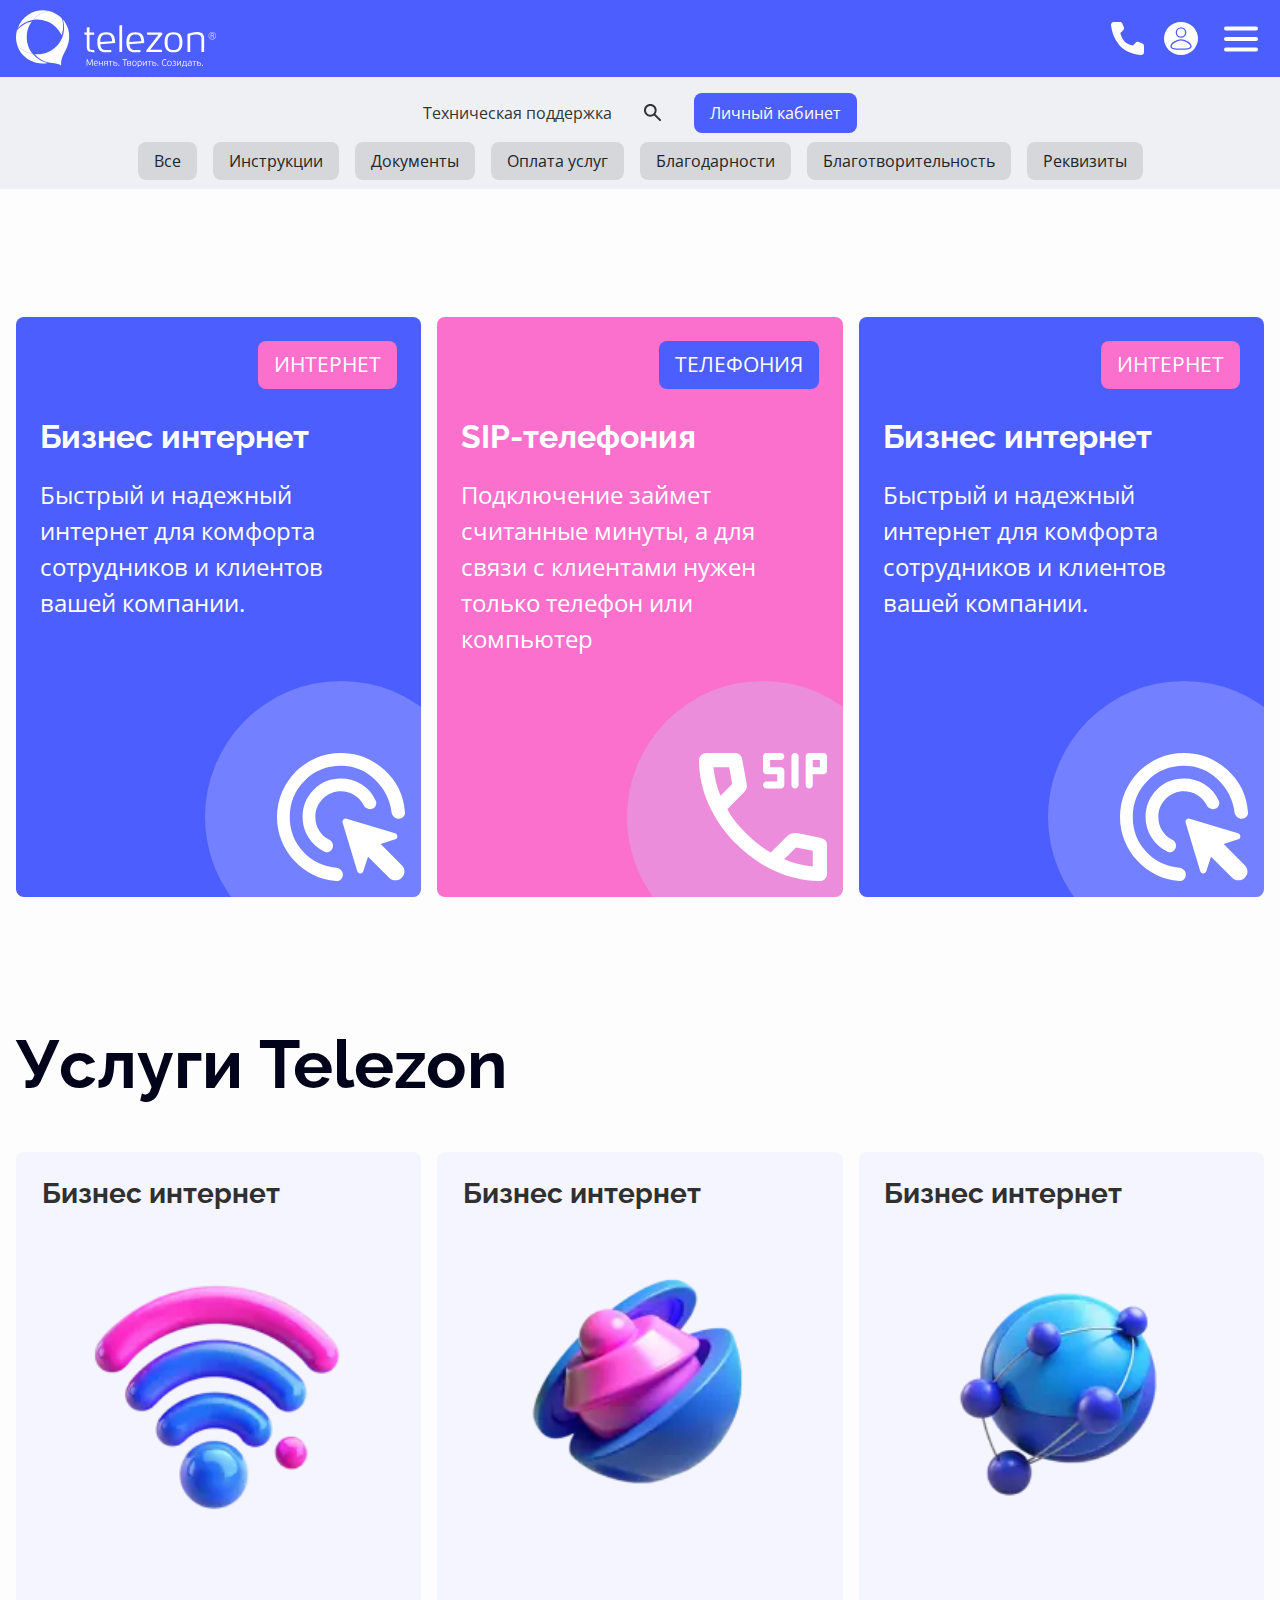
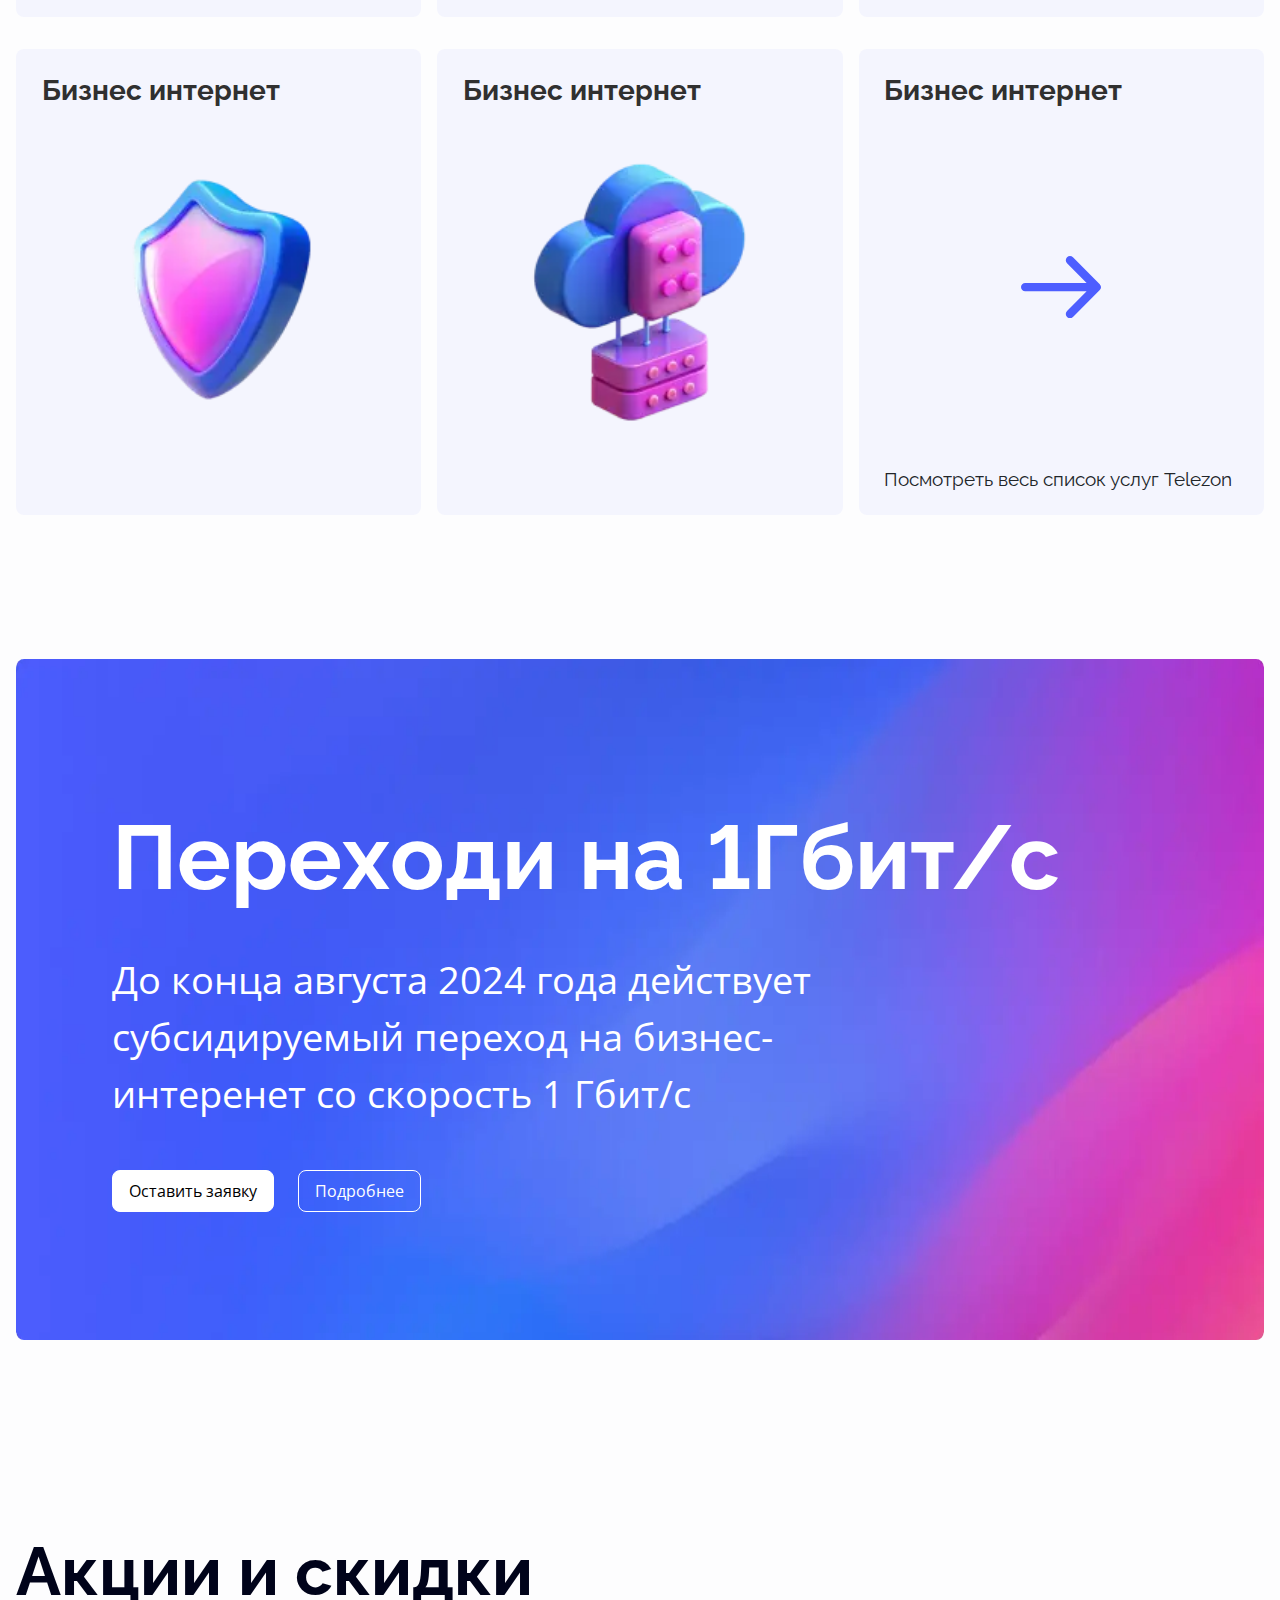
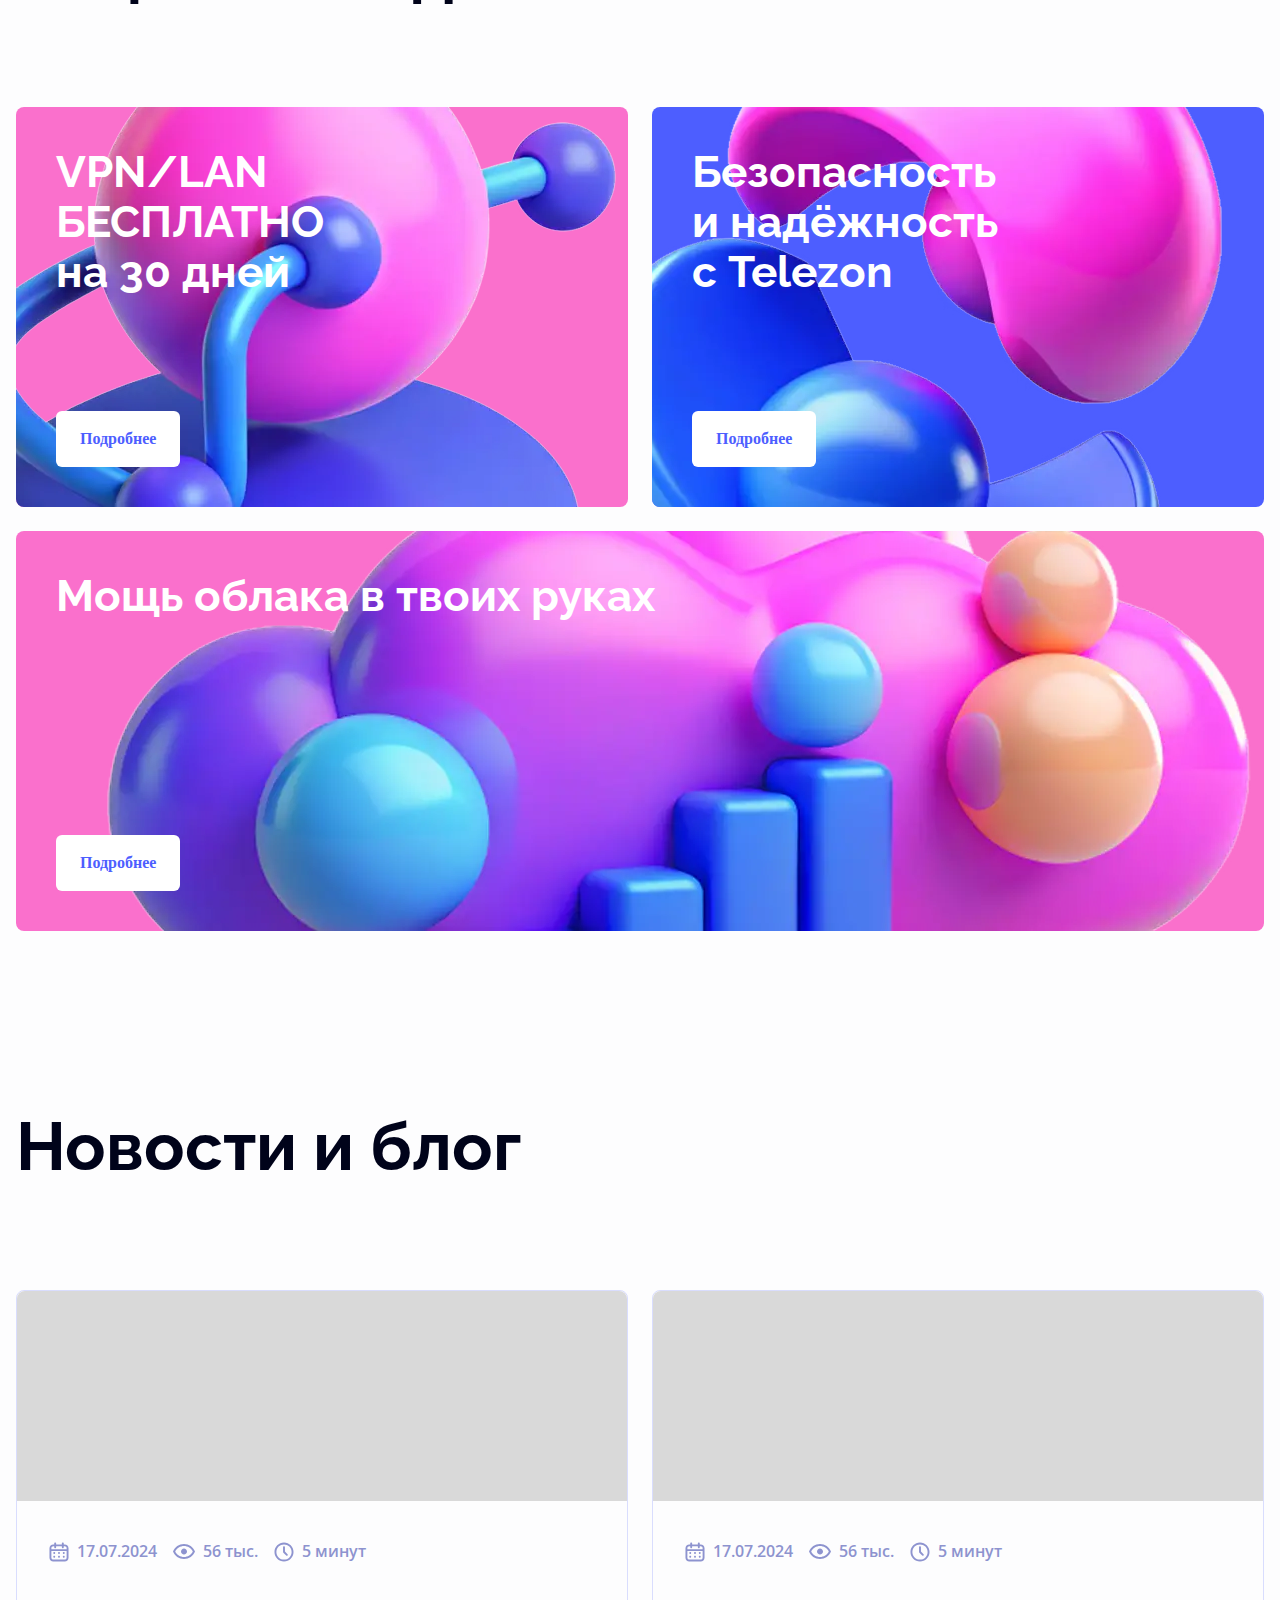
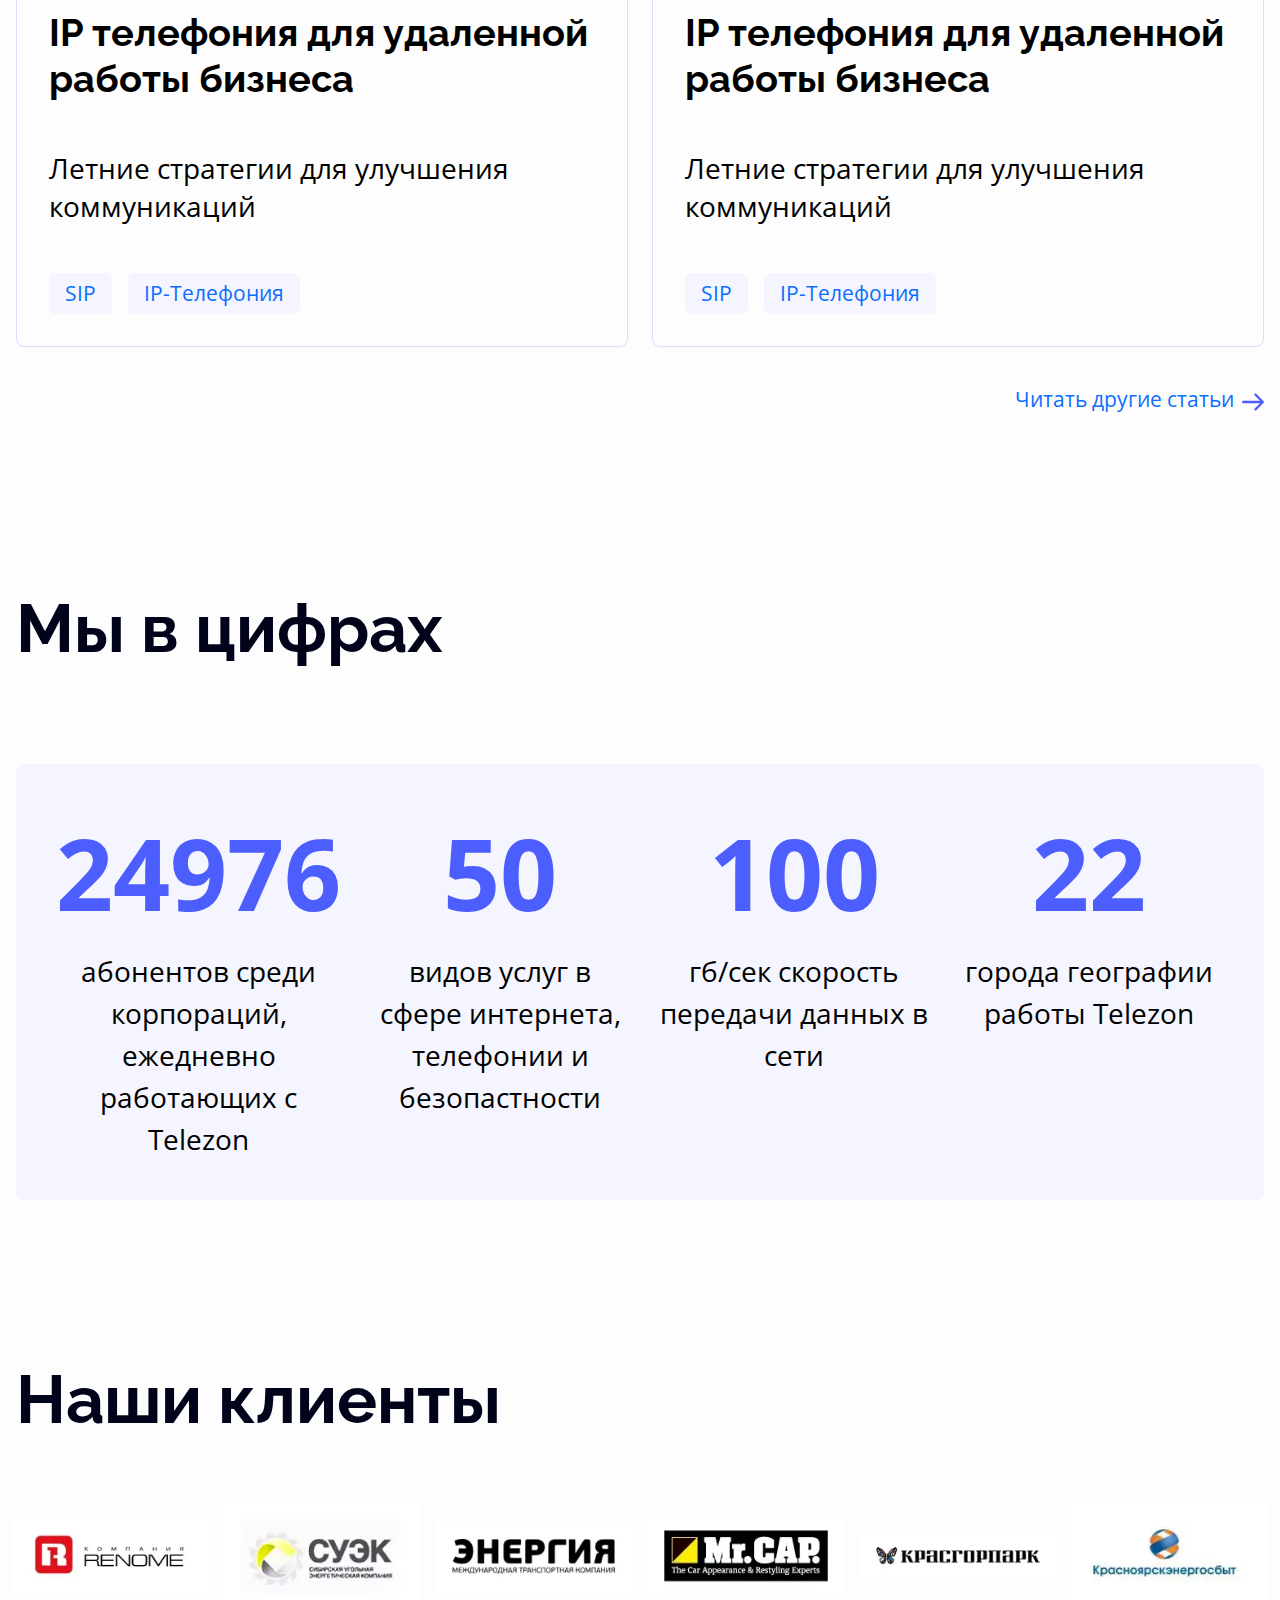
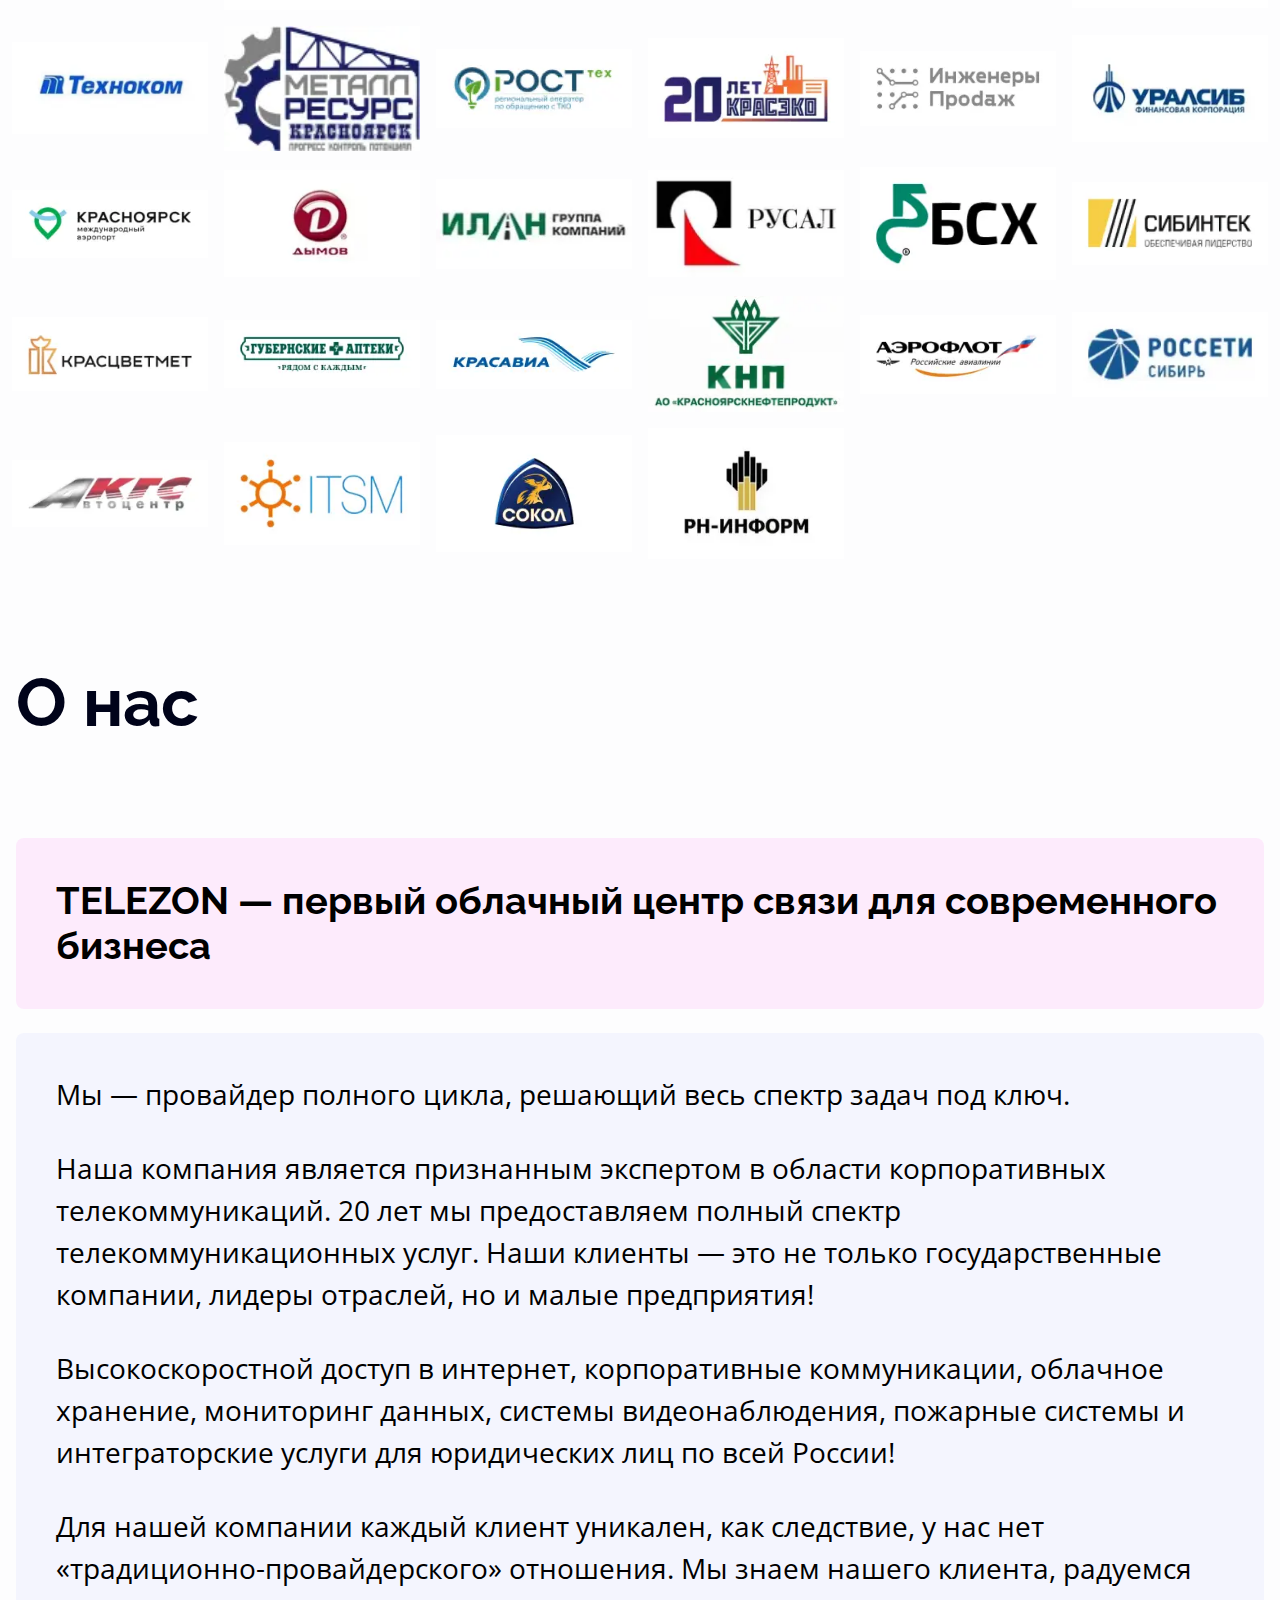
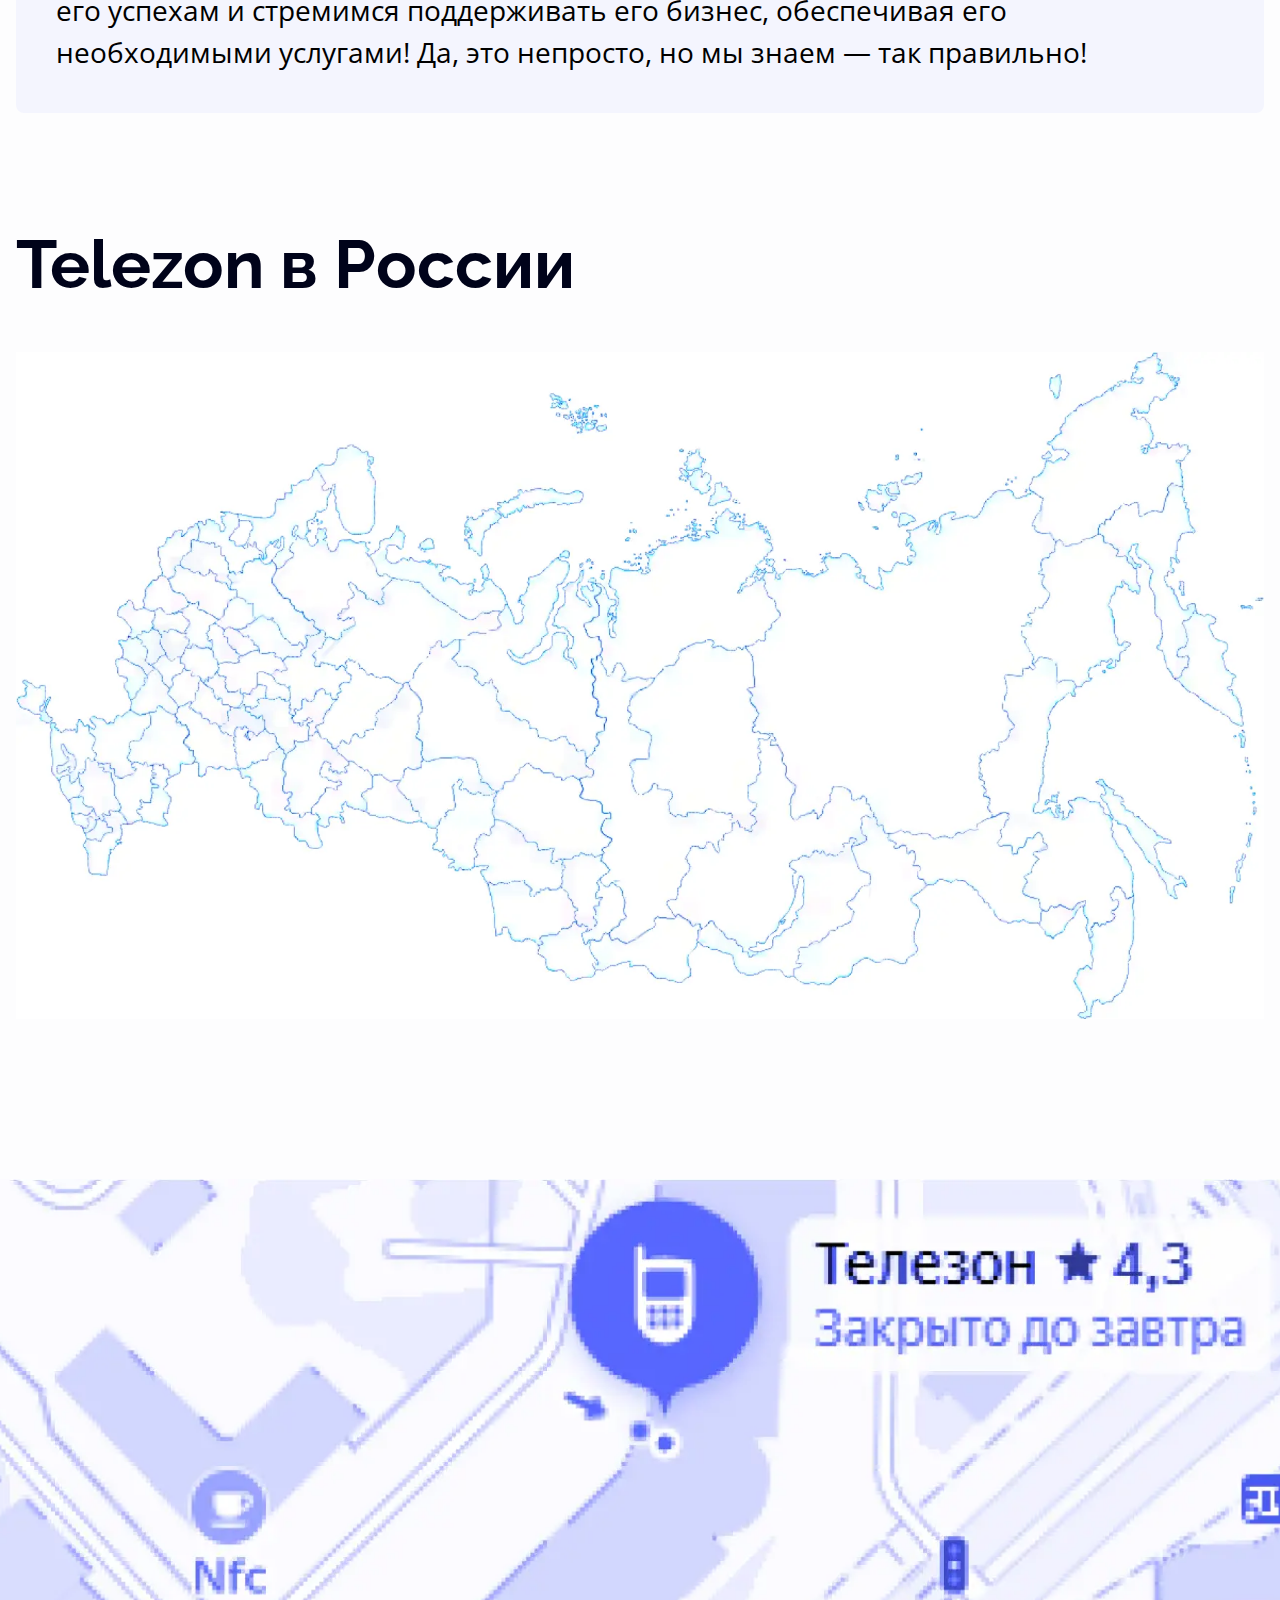
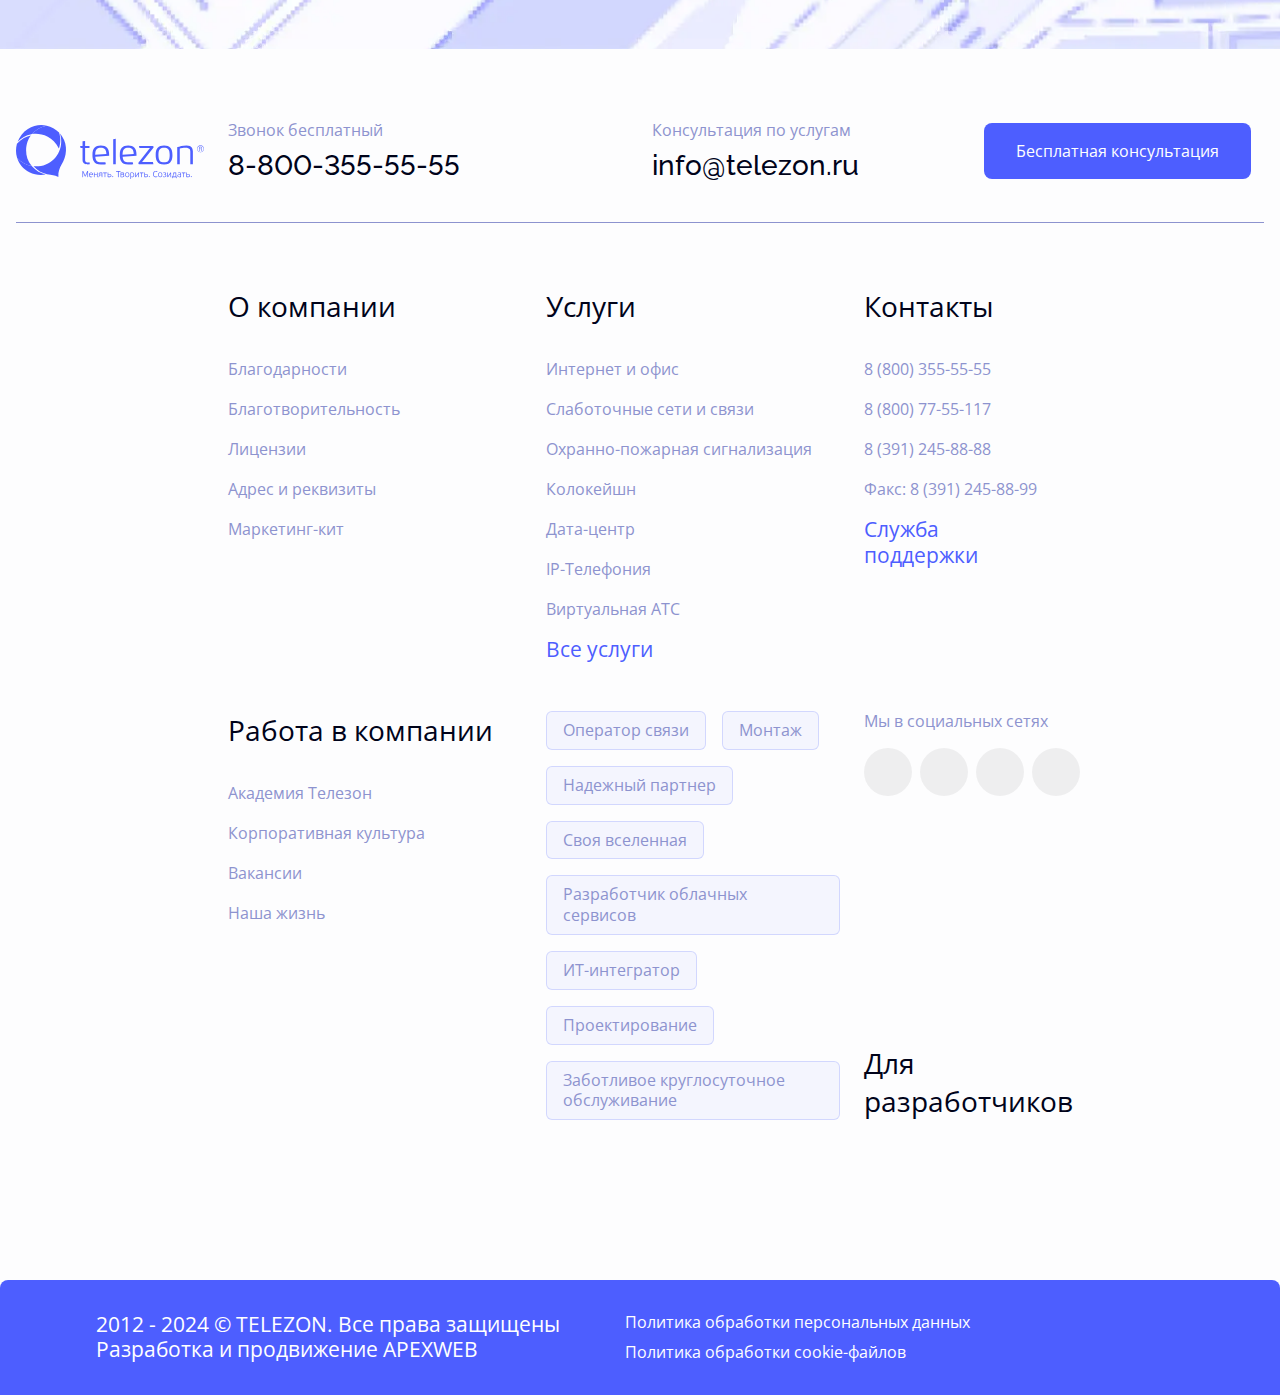
==== commit 6c5d22e3: "Fix" ====
--- a/index.html
+++ b/index.html
@@ -1,788 +1,1806 @@
-<!doctype html>
+<!DOCTYPE html>
 <html lang="ru">
-	<head>
-	<meta charset="UTF-8">
-	<meta http-equiv="X-UA-Compatible" content="IE=edge">
-	<meta name="viewport" content="width=device-width,initial-scale=1">
-	<title>Главная</title>
-
-	<link rel="preconnect" href="https://fonts.googleapis.com">
-	<link rel="preconnect" href="https://fonts.gstatic.com" crossorigin>
-	<link href="https://fonts.googleapis.com/css2?family=Raleway:wght@100..900&display=swap&_v=20250129015757" rel="stylesheet">
-	<link href="https://fonts.googleapis.com/css2?family=Open+Sans:wght@300..800&display=swap&_v=20250129015757" rel="stylesheet">
-
-	<link href="https://cdn.jsdelivr.net/npm/bootstrap@5.3.3/dist/css/bootstrap.min.css?_v=20250129015757" rel="stylesheet" integrity="sha384-QWTKZyjpPEjISv5WaRU9OFeRpok6YctnYmDr5pNlyT2bRjXh0JMhjY6hW+ALEwIH" crossorigin="anonymous">
-	<link rel="shortcut icon" href="favicon.ico" type="image/x-icon">
-	<link rel="stylesheet" href="css/main.min.css?_v=20250129015757">
-
-	<script src="https://cdn.jsdelivr.net/npm/bootstrap@5.0.2/dist/js/bootstrap.bundle.min.js?_v=20250129015757" integrity="sha384-MrcW6ZMFYlzcLA8Nl+NtUVF0sA7MsXsP1UyJoMp4YLEuNSfAP+JcXn/tWtIaxVXM" crossorigin="anonymous"></script>
-
-	<script defer="defer" src="js/main.min.js?_v=20250129015757"></script>
-</head>
-
-
-	<body>
-		<header class="header" data-lp>
-	<div class="container">
-		<nav class="navbar navbar-expand-lg">
-			<div class="p-0 container-fluid header-container justify-content-between">
-				<a href="#"><svg class="logo">
-						<use href="../images/sprite.svg#logo"></use></svg></a>
-				<div class="mobile-elems">
-					<svg class="mobile-icon phone">
-						<use href="../images/sprite.svg#menu_white_phone"></use>
-					</svg>
-					<div class="svg-wrapper">
-						<svg class="mobile-icon account">
-							<use href="../images/sprite.svg#menu_account"></use>
-						</svg>
-					</div>
-					<button class="btn-burger">
-						<svg class="mobile-icon burger">
-							<use href="../images/sprite.svg#menu_burger"></use>
-						</svg>
-					</button>
-				</div>
-				<div class="h-100 collapse_header header__menu navbar-collapse" id="navbarNav">
-					<div class="mobile-header-menu">
-						<div class="d-flex align-items-center menu-social">
-							<svg class="mobile-icon telegram">
-								<use href="../images/sprite.svg#telegram"></use>
-							</svg>
-							<svg class="mobile-icon vk">
-								<use href="../images/sprite.svg#vk"></use>
-							</svg>
-						</div>
-						<div class="cross">
-							<svg class="mobile-icon">
-								<use href="../images/sprite.svg#menu_cross"></use>
-							</svg>
-						</div>
-					</div>
-					<ul class="navbar-nav">
-						<li class="nav-item">
-							<a class="d-flex align-items-center nav-link" href="#" id="menu1" role="button" aria-expanded="false">
-								<svg class="menu-icon">
-									<use href="../images/sprite.svg#menu_main"></use>
-								</svg>
-								<span>Главная</span>
-							</a>
-						</li>
-
-						<li class="nav-item menu__dropdown position-static tab fullscreen">
-							<a class="d-flex align-items-center nav-link tab-title" href="https://telezon.ru" role="button">
-								<svg class="menu-icon usluga">
-									<use href="../images/sprite.svg#menu_uslugi"></use>
-								</svg>
-								<p class="d-flex align-items-center justify-content-between tab-header w-100">
-									<span class="menu_uslugi">Услуги</span>
-									<svg class="menu__arrow-dropdown">
-										<use href="../images/sprite.svg#menu_arrow"></use>
-									</svg>
-								</p>
-							</a>
-							<ul class="uslugi dropdown-menu header__dropdown justify-content-between tab-list">
-								<li class="item-uslugi uslugi__item">
-									<p class="d-flex align-items-center item-uslugi__title">
-										<svg class="dropdown-menu__icon connection">
-											<use href="../images/sprite.svg#menu_connection"></use>
-										</svg>
-										<span>Стабильное и безопасное соединение</span>
-										<svg class="menu-mobile__dropdown-arrow">
-											<use href="../images/sprite.svg#menu_arrow"></use>
-										</svg>
-									</p>
-									<a class="mt-3 item-uslugi__default">Интернет и офис</a>
-									<ul class="mb-3 sub-list list">
-										<li class="mt-3"><a href="#">Защита от DDoS-атак</a></li>
-										<li class="mt-3"><a href="#">Тарифы</a></li>
-									</ul>
-								</li>
-								<li class="item-uslugi uslugi__item">
-									<p class="d-flex align-items-center item-uslugi__title">
-										<svg class="dropdown-menu__icon development">
-											<use href="../images/sprite.svg#menu_development"></use>
-										</svg>
-										<span>Строительство IT-инфраструктуры</span>
-										<svg class="menu-mobile__dropdown-arrow">
-											<use href="../images/sprite.svg#menu_arrow"></use>
-										</svg>
-									</p>
-									<a class="mt-3 item-uslugi__default">Слаботочные сети и сети связи</a>
-									<a class="mt-3 item-uslugi__default">Аудит ВОЛС</a>
-								</li>
-								<li class="item-uslugi uslugi__item">
-									<p class="d-flex align-items-center item-uslugi__title">
-										<svg class="dropdown-menu__icon safety">
-											<use href="../images/sprite.svg#menu_safety"></use>
-										</svg>
-										<span>Безопасность имущества и данных</span>
-										<svg class="menu-mobile__dropdown-arrow">
-											<use href="../images/sprite.svg#menu_arrow"></use>
-										</svg>
-									</p>
-									<a class="mt-3 item-uslugi__default">Облачное видеонаблюдение</a>
-									<a class="mt-3 item-uslugi__default">Охранно-пожарная сигнализация</a>
-									<a class="mt-3 item-uslugi__default">Колокейшн</a>
-									<a class="mt-3 item-uslugi__default">Облачная аренда виртуального выделенного сервера</a>
-									<a class="mt-3 item-uslugi__default">Дата-центр</a>
-
-									<ul class="mb-3 sub-list list">
-										<li class="mt-3"><a href="#">Классификация уровней надёжности дата-центров</a></li>
-										<li class="mt-3"><a href="#">Форм-фактор сервера</a></li>
-									</ul>
-									<a class="mt-3 item-uslugi__default">Облачное хранение данных</a>
-								</li>
-								<li class="item-uslugi uslugi__item">
-									<p class="d-flex align-items-center item-uslugi__title">
-										<svg class="dropdown-menu__icon telephone">
-											<use href="../images/sprite.svg#menu_telephone"></use>
-										</svg>
-										<span>Телефонная связь</span>
-										<svg class="menu-mobile__dropdown-arrow">
-											<use href="../images/sprite.svg#menu_arrow"></use>
-										</svg>
-									</p>
-									<a class="mt-3 item-uslugi__default">IP-телефония</a>
-									<ul class="mb-3 sub-list list">
-										<li class="mt-3">
-											<a href="#">Безграничная телефония</a>
-											<ul class="list">
-												<li class="mt-3"><a href="#">Тарифы</a></li>
-											</ul>
-										</li>
-										<li class="mt-3"><a href="#">Telezon Security</a></li>
-									</ul>
-									<a class="mt-3 item-uslugi__default">Городской номер для бизнеса</a>
-									<a class="mt-3 item-uslugi__default">Виртуальная АТС</a>
-									<ul class="mb-3 sub-list list">
-										<li class="mt-3"><a href="#">Вам звонили</a></li>
-										<li class="mt-3"><a href="#">Автообзвон</a></li>
-										<li class="mt-3"><a href="#">Запись телефонных разговоров</a></li>
-										<li class="mt-3"><a href="#">Голосовое меню (IVR)</a></li>
-										<li class="mt-3"><a href="#">Обработка входящих звонков</a></li>
-									</ul>
-									<a class="mt-3 item-uslugi__default">Номер 8-800-355-55-55</a>
-								</li>
-								<li class="item-uslugi uslugi__item">
-									<p class="d-flex align-items-center item-uslugi__title">
-										<svg class="dropdown-menu__icon solution">
-											<use href="../images/sprite.svg#menu_solution"></use>
-										</svg>
-										<span>Отраслевые решения</span>
-										<svg class="menu-mobile__dropdown-arrow">
-											<use href="../images/sprite.svg#menu_arrow"></use>
-										</svg>
-									</p>
-									<a class="mt-3 item-uslugi__default">Отраслевые решения</a>
-									<ul class="mb-3 sub-list list">
-										<li class="mt-3"><a href="#">Реализация CIPM-3</a></li>
-										<li class="mt-3"><a href="#">ИС «Антифрод»</a></li>
-									</ul>
-									<a class="mt-3 item-uslugi__default">Решения для УК и ТСЖ</a>
-								</li>
-							</ul>
-						</li>
-						<li class="nav-item">
-							<a class="d-flex align-items-center nav-link" href="#" id="menu2" role="button" aria-expanded="false">
-								<svg class="menu-icon">
-									<use href="../images/sprite.svg#menu_news"></use>
-								</svg>
-								<span>Новости</span>
-							</a>
-						</li>
-						<li class="nav-item">
-							<a class="d-flex align-items-center nav-link" href="#" id="menu2" role="button" aria-expanded="false">
-								<svg class="menu-icon">
-									<use href="../images/sprite.svg#menu_academy"></use>
-								</svg>
-								<span>Академия</span>
-							</a>
-						</li>
-
-						<li class="nav-item">
-							<a class="d-flex align-items-center nav-link" href="#" id="menu2" role="button" aria-expanded="false">
-								<svg class="menu-icon">
-									<use href="../images/sprite.svg#menu_sale"></use>
-								</svg>
-								<span>Акции</span>
-							</a>
-						</li>
-						<li class="nav-item">
-							<a class="d-flex align-items-center nav-link" href="#" id="menu2" role="button" aria-expanded="false">
-								<svg class="menu-icon">
-									<use href="../images/sprite.svg#menu_case"></use>
-								</svg>
-								<span>Кейсы</span>
-							</a>
-						</li>
-
-						<li class="nav-item menu__dropdown position-static tab dropdown">
-							<a class="d-flex align-items-center nav-link tab-title" href="#" id="menu3" role="button" data-bs-toggle="dropdown" aria-expanded="false">
-								<svg class="menu-icon">
-									<use href="../images/sprite.svg#menu_clients"></use>
-								</svg>
-
-								<p class="d-flex align-items-center justify-content-between tab-header w-100">
-									<span class="menu_uslugi">Клиентам</span>
-									<svg class="menu__arrow-dropdown">
-										<use href="../images/sprite.svg#menu_arrow"></use>
-									</svg>
-								</p>
-							</a>
-							<ul class="flex-column default-dropdown dropdown-menu tab-list header__dropdown" aria-labelledby="menu3">
-								<li class="mt-0"><a class="dropdown-item" href="#">Документы</a></li>
-								<li class="mt-0"><a class="dropdown-item" href="#">Оплата услуг</a></li>
-								<li class="mt-0"><a class="dropdown-item" href="#">Программное обеспечение</a></li>
-								<li class="mt-0"><a class="dropdown-item" href="#">Техническая поддержка</a></li>
-								<li class="mt-0"><a class="dropdown-item" href="#">Оборудование связи</a></li>
-								<li class="mt-0"><a class="dropdown-item" href="#">Инструкции</a></li>
-								<li class="mt-0"><a class="dropdown-item" href="#">Уведомления</a></li>
-							</ul>
-						</li>
-
-						<li class="nav-item menu__dropdown position-static tab dropdown">
-							<a class="d-flex align-items-center nav-link tab-title" href="#" id="menu3" role="button" data-bs-toggle="dropdown" aria-expanded="false">
-								<svg class="menu-icon">
-									<use href="../images/sprite.svg#menu_about"></use>
-								</svg>
-
-								<p class="d-flex align-items-center justify-content-between tab-header w-100">
-									<span class="menu_uslugi">О нас</span>
-									<svg class="menu__arrow-dropdown">
-										<use href="../images/sprite.svg#menu_arrow"></use>
-									</svg>
-								</p>
-							</a>
-							<ul class="flex-column default-dropdown dropdown-menu tab-list header__dropdown list right" aria-labelledby="menu3">
-								<li><a class="dropdown-item" href="#">Маркетинг-кит</a></li>
-								<li><a class="dropdown-item" href="#">Адрес и реквизиты</a></li>
-								<li><a class="dropdown-item" href="#">Лицензии</a></li>
-								<li><a class="dropdown-item" href="#">Благотворительность</a></li>
-								<li><a class="dropdown-item" href="#">Благодарности</a></li>
-							</ul>
-						</li>
-						<li class="mobile-telephone">Горячая линия: 8-800-355-55-55</li>
-					</ul>
-
-					<a href="#" class="menu-mobile private-cabinet">Личный кабинет</a>
-
-					<div class="mobile__sub-menu sub-menu">
-						<div class="mobile-header-menu">
-							<div class="d-flex align-items-center menu-social">
-								<svg class="sub-menu__arrow-dropdown">
-									<use href="../images/sprite.svg#menu_arrow"></use>
-								</svg>
-								<p>Тестовая категория</p>
-							</div>
-							<div class="cross">
-								<svg class="mobile-icon">
-									<use href="../images/sprite.svg#menu_cross"></use>
-								</svg>
-							</div>
-						</div>
-						<ul class="mb-3 sub-list uslugi-mobile" aria-labelledby="menu3"></ul>
-					</div>
-				</div>
-				<div class="background-mobile"></div>
-			</div>
-		</nav>
-	</div>
-	
-</header>
-
-		<main>
-			<section class="post-header">
-	<div class="d-flex align-items-center justify-content-between container post-header__wrapper">
-		<div class="item-post post-header__item">
-			<ul class="d-flex align-items-center item-post__list list-post">
-				<li><a href="#">Все</a></li>
-				<li><a href="#">Инструкции</a></li>
-				<li><a href="#">Документы</a></li>
-				<li><a href="#">Оплата услуг</a></li>
-				<li><a href="#">Благодарности</a></li>
-				<li><a href="#">Благотворительность</a></li>
-				<li><a href="#">Реквизиты</a></li>
-			</ul>
-		</div>
-		<div class="d-flex align-items-center item-post post-header__item">
-			<a href="#" class="item-post__link">Техническая поддержка</a>
-			<svg class="item-post__search">
-				<use href="../images/sprite.svg#menu_search"></use>
-			</svg>
-			<button class="t-btn item-post__btn">Личный кабинет</button>
-		</div>
-	</div>
-</section>
- <section class="main">
-	<div class="container grid add-scroll main-block">
-		<div class="my-5 main-block__wrapper p-0">
-			<div class="blue item-main main-block__item">
-				<button class="t-btn item-main__button pink">Интернет</button>
-				<p class="item-main__title">Бизнес интернет</p>
-				<p class="item-main__description">Быстрый и надежный интернет для комфорта сотрудников и клиентов вашей компании.</p>
-
-				<div class="item-main__icon">
-					<svg>
-						<use href="../images/sprite.svg#block1_touch"></use>
-					</svg>
-				</div>
-			</div>
-		</div>
-		<div class="my-5">
-			<div class="item-main main-block__item pink">
-				<button class="blue item-main__button t-btn">Телефония</button>
-				<p class="item-main__title">SIP-телефония</p>
-				<p class="item-main__description">
-					Подключение займет считанные минуты, а для связи с клиентами нужен только телефон или компьютер
-				</p>
-
-				<div class="item-main__icon">
-					<svg>
-						<use href="../images/sprite.svg#block1_sip"></use>
-					</svg>
-				</div>
-			</div>
-		</div>
-		<div class="my-5">
-			<div class="blue item-main main-block__item">
-				<button class="t-btn item-main__button pink">Интернет</button>
-				<p class="item-main__title">Бизнес интернет</p>
-				<p class="item-main__description">Быстрый и надежный интернет для комфорта сотрудников и клиентов вашей компании.</p>
-
-				<div class="item-main__icon">
-					<svg>
-						<use href="../images/sprite.svg#block1_touch"></use>
-					</svg>
-				</div>
-			</div>
-		</div>
-	</div>
-</section>
- <section class="container d-md-none d-xs-block">
-    <label for="mainSearch" class="d-flex align-items-center search-input__wrapper">
-        <svg>
-            <use xlink:href="../images/sprite.svg#search_icon"></use>
-        </svg>
-        <input type="text" id="mainSearch" class="search-input" placeholder="Поиск по сайту">
-    </label>
-</section> <section class="d-none d-md-block mb-5 services">
-	<div class="container">
-		<h1 class="title">Услуги Telezon</h1>
-		<div class="w-100 grid main-services">
-			<div class="mb-3 item-services services__item">
-				<a href="#" class="d-flex flex-column h-100 item-services__wrapper">
-					<p class="d-flex flex-column item-services__title mb-3">Бизнес интернет</p>
-					<picture><source srcset="../images/wifi.webp" type="image/webp"><img src="../images/wifi.png" alt="#"></picture>
-				</a>
-			</div>
-			<div class="mb-3 item-services services__item">
-				<a href="#" class="h-100 item-services__wrapper">
-					<p class="d-flex flex-column item-services__title mb-3">Бизнес интернет</p>
-					<picture><source srcset="../images/ula.webp" type="image/webp"><img src="../images/ula.png" alt="#"></picture>
-				</a>
-			</div>
-			<div class="mb-3 item-services services__item">
-				<a href="#" class="h-100 item-services__wrapper">
-					<p class="d-flex flex-column item-services__title mb-3">Бизнес интернет</p>
-					<picture><source srcset="../images/internet.webp" type="image/webp"><img src="../images/internet.png" alt="#"></picture>
-				</a>
-			</div>
-			<div class="mb-3 item-services services__item">
-				<a href="#" class="h-100 item-services__wrapper">
-					<p class="d-flex flex-column item-services__title mb-3">Бизнес интернет</p>
-					<picture><source srcset="../images/defence.webp" type="image/webp"><img src="../images/defence.png" alt="#"></picture>
-				</a>
-			</div>
-			<div class="mb-3 item-services services__item">
-				<a href="#" class="h-100 item-services__wrapper">
-					<p class="d-flex flex-column item-services__title mb-3">Бизнес интернет</p>
-					<picture><source srcset="../images/lego.webp" type="image/webp"><img src="../images/lego.png" alt="#"></picture>
-				</a>
-			</div>
-			<div class="mb-3 item-services services__item">
-				<a href="#" class="d-flex flex-column h-100 h-100 item-services__wrapper">
-					<p class="d-flex flex-column item-services__title mb-3">Бизнес интернет</p>
-					<svg>
-						<use href="../images/sprite.svg#arrow"></use>
-					</svg>
-					<p class="item-services__description">Посмотреть весь список услуг Telezon</p>
-				</a>
-			</div>
-		</div>
-	</div>
-</section>
-<section class="my-5 d-md-none d-xs-block services-mobile">
-	<div class="container">
-		<h1 class="title">Услуги</h1>
-		<div class="mt-3 tabs-services">
-			<div class="position-static tab">
-				<div class="d-flex align-items-center tab-title blue" role="button" data-bs-toggle="dropdown" aria-expanded="false">
-					<p class="d-flex align-items-center justify-content-between tab-header w-100">
-						<span class="menu_uslugi">IT-инфраструктура и сети</span>
-						<svg class="menu__arrow-dropdown">
-							<use href="../images/sprite.svg#menu_arrow"></use>
-						</svg>
-					</p>
-				</div>
-				<ul class="flex-column default-dropdown dropdown-menu tab-list" aria-labelledby="menu3">
-					<li class="mt-0"><a class="dropdown-item" href="#">Высокоскоростной доступ в интернет</a></li>
-					<li class="mt-0"><a class="dropdown-item" href="#">Корпоративные коммуникации</a></li>
-					<li class="mt-0"><a class="dropdown-item" href="#">Облачное хранение</a></li>
-					<li class="mt-0"><a class="dropdown-item" href="#">Мониторинг данных</a></li>
-				</ul>
-			</div>
-			<div class="position-static tab">
-				<div class="d-flex align-items-center tab-title blue" role="button" data-bs-toggle="dropdown" aria-expanded="false">
-					<p class="d-flex align-items-center justify-content-between tab-header w-100">
-						<span class="menu_uslugi">Системы безопасности</span>
-						<svg class="menu__arrow-dropdown">
-							<use href="../images/sprite.svg#menu_arrow"></use>
-						</svg>
-					</p>
-				</div>
-				<ul class="flex-column default-dropdown dropdown-menu tab-list" aria-labelledby="menu3">
-					<li class="mt-0"><a class="dropdown-item" href="#">Высокоскоростной доступ в интернет</a></li>
-					<li class="mt-0"><a class="dropdown-item" href="#">Корпоративные коммуникации</a></li>
-					<li class="mt-0"><a class="dropdown-item" href="#">Облачное хранение</a></li>
-					<li class="mt-0"><a class="dropdown-item" href="#">Мониторинг данных</a></li>
-				</ul>
-			</div>
-			<div class="position-static tab">
-				<div class="d-flex align-items-center tab-title blue" role="button" data-bs-toggle="dropdown" aria-expanded="false">
-					<p class="d-flex align-items-center justify-content-between tab-header w-100">
-						<span class="menu_uslugi">Интерграционные услуги</span>
-						<svg class="menu__arrow-dropdown">
-							<use href="../images/sprite.svg#menu_arrow"></use>
-						</svg>
-					</p>
-				</div>
-				<ul class="flex-column default-dropdown dropdown-menu tab-list" aria-labelledby="menu3">
-					<li class="mt-0"><a class="dropdown-item" href="#">Документы</a></li>
-					<li class="mt-0"><a class="dropdown-item" href="#">Оплата услуг</a></li>
-					<li class="mt-0"><a class="dropdown-item" href="#">Программное обеспечение</a></li>
-					<li class="mt-0"><a class="dropdown-item" href="#">Техническая поддержка</a></li>
-				</ul>
-			</div>
-		</div>
-	</div>
-</section>
- <section class="container d-lg-block d-none">
-	<div class="banner">
-		<picture><source srcset="../images/banner.webp" type="image/webp"><img src="../images/banner.jpg" alt="Banner" class="banner__background"></picture>
-		<h2 class="banner__title">Переходи на 1Гбит/с</h2>
-		<p class="banner__description">
-			До конца августа 2024 года действует субсидируемый переход на бизнес-интеренет со скорость 1 Гбит/с
-		</p>
-		<div class="d-flex gap-4 banner__btns mt-5">
-			<button class="banner__btn fill">Оставить заявку</button>
-			<button class="banner__btn">Подробнее</button>
-		</div>
-	</div>
-</section>
- <section class="container sales">
-	<h2 class="title">Акции и скидки</h2>
-
-	<div class="grid gap-4 sale">
-		<div class="d-flex flex-column position-relative g-col-6 sale__pink">
-			<p class="sale__title">VPN/LAN БЕСПЛАТНО на 30 дней</p>
-			<p><a href="#" class="sale__link">Подробнее</a></p>
-			<picture><source srcset="../images/sales1.webp" type="image/webp"><img src="../images/sales1.png" alt="Sales" class="sale__image"></picture>
-		</div>
-		<div class="d-flex flex-column position-relative g-col-6 sale__blue">
-			<p class="sale__title">Безопасность и надёжность с Telezon</p>
-			<p><a href="#" class="sale__link">Подробнее</a></p>
-			<picture><source srcset="../images/sales2.webp" type="image/webp"><img src="../images/sales2.png" alt="Sales" class="sale__image"></picture>
-		</div>
-		<div class="d-flex flex-column position-relative sale__pink">
-			<p class="sale__title">Мощь облака в твоих руках</p>
-			<p><a href="#" class="sale__link">Подробнее</a></p>
-			<picture><source srcset="../images/sales3.webp" type="image/webp"><img src="../images/sales3.png" alt="Sales" class="sale__image"></picture>
-		</div>
-	</div>
-</section>
- <section class="container">
-	<h2 class="title">Новости и блог</h2>
-
-	<div class="grid gap-4 news">
-		<article class="d-flex flex-column g-col-12 g-col-lg-6 gap-4 item-news">
-			<a href="#" class="item-news__image"><picture><source srcset="../images/gray-rect.webp" type="image/webp"><img src="../images/gray-rect.png" alt="Gray"></picture></a>
-			<div class="d-flex gap-3 info-news item-news__info">
-				<div class="d-flex align-items-center gap-2 info-news__block">
-					<svg class="svg-calendar">
-						<use href="../images/sprite.svg#calendar"></use>
-					</svg>
-					<span class="info-news__date">17.07.2024</span>
-				</div>
-				<div class="d-flex align-items-center gap-2 info-news__block">
-					<svg class="svg-eye">
-						<use href="../images/sprite.svg#eye"></use>
-					</svg>
-					<p class="info-news__date"><span>56</span> тыс.</p>
-				</div>
-				<div class="d-flex align-items-center gap-2 info-news__block">
-					<svg class="svg-clock">
-						<use href="../images/sprite.svg#clock"></use>
-					</svg>
-					<p class="info-news__date"><span>5</span> минут</p>
-				</div>
-			</div>
-			<p class="item-news__title"><a href="#">IP телефония для удаленной работы бизнеса</a></p>
-			<p class="item-news__description">Летние стратегии для улучшения коммуникаций</p>
-			<div class="d-flex gap-3 item-news__marks marks-news">
-				<p class="marks-news__item"><a href="#">SIP</a></p>
-				<p class="marks-news__item"><a href="#">IP-Телефония</a></p>
-			</div>
-		</article>
-		<article class="d-flex flex-column g-col-12 g-col-lg-6 gap-4 item-news">
-			<a href="#" class="item-news__image"><picture><source srcset="../images/gray-rect.webp" type="image/webp"><img src="../images/gray-rect.png" alt="Gray"></picture></a>
-			<div class="d-flex gap-3 info-news item-news__info">
-				<div class="d-flex align-items-center gap-2 info-news__block">
-					<svg class="svg-calendar">
-						<use href="../images/sprite.svg#calendar"></use>
-					</svg>
-					<span class="info-news__date">17.07.2024</span>
-				</div>
-				<div class="d-flex align-items-center gap-2 info-news__block">
-					<svg class="svg-eye">
-						<use href="../images/sprite.svg#eye"></use>
-					</svg>
-					<p class="info-news__date"><span>56</span> тыс.</p>
-				</div>
-				<div class="d-flex align-items-center gap-2 info-news__block">
-					<svg class="svg-clock">
-						<use href="../images/sprite.svg#clock"></use>
-					</svg>
-					<p class="info-news__date"><span>5</span> минут</p>
-				</div>
-			</div>
-			<p class="item-news__title"><a href="#">IP телефония для удаленной работы бизнеса</a></p>
-			<p class="item-news__description">Летние стратегии для улучшения коммуникаций</p>
-			<div class="d-flex gap-3 item-news__marks marks-news">
-				<p class="marks-news__item"><a href="#">SIP</a></p>
-				<p class="marks-news__item"><a href="#">IP-Телефония</a></p>
-			</div>
-		</article>
-	</div>
-
-	<p class="news__readmore">
-		<a href="#" class="d-flex align-items-end justify-content-end"><span>Читать другие статьи</span>
-			<svg class="svg-arrow">
-				<use href="../images/sprite.svg#arrow"></use>
-			</svg>
-		</a>
-	</p>
-</section>
- <section class="container d-lg-block d-none numbers-wrapper">
-	<h2 class="title">Мы в цифрах</h2>
-
-	<div class="grid numbers">
-		<div class="d-flex flex-column numbers__item text-center">
-			<span class="item-numbers__number">24976</span>
-			<span class="item-numbers__text">абонентов среди корпораций, ежедневно работающих с Telezon</span>
-		</div>
-		<div class="d-flex flex-column numbers__item text-center">
-			<span class="item-numbers__number">50</span>
-			<span class="item-numbers__text">видов услуг в сфере интернета, телефонии и безопастности</span>
-		</div>
-		<div class="d-flex flex-column numbers__item text-center">
-			<span class="item-numbers__number">100</span>
-			<span class="item-numbers__text">гб/сек скорость передачи данных в сети</span>
-		</div>
-		<div class="d-flex flex-column numbers__item text-center">
-			<span class="item-numbers__number">22</span>
-			<span class="item-numbers__text">города географии работы Telezon</span>
-		</div>
-	</div>
-</section>
-
-			<section class="container clients-wrapper">
-	<h2 class="title">Наши клиенты</h2>
-
-	<div class="d-flex align-items-center clients row">
-		<div class="clients__item col-lg-2 col-md-4"><picture><source srcset="../images/clients/01.webp" type="image/webp"><img src="../images/clients/01.jpg" alt="Client 01" class="w-100"></picture></div>
-		<div class="clients__item col-lg-2 col-md-4"><picture><source srcset="../images/clients/02.webp" type="image/webp"><img src="../images/clients/02.jpg" alt="Client 02" class="w-100"></picture></div>
-		<div class="clients__item col-lg-2 col-md-4"><picture><source srcset="../images/clients/03.webp" type="image/webp"><img src="../images/clients/03.jpg" alt="Client 03" class="w-100"></picture></div>
-		<div class="clients__item col-lg-2 col-md-4"><picture><source srcset="../images/clients/04.webp" type="image/webp"><img src="../images/clients/04.jpg" alt="Client 04" class="w-100"></picture></div>
-		<div class="clients__item col-lg-2 col-md-4"><picture><source srcset="../images/clients/05.webp" type="image/webp"><img src="../images/clients/05.jpg" alt="Client 05" class="w-100"></picture></div>
-		<div class="clients__item col-lg-2 col-md-4"><picture><source srcset="../images/clients/06.webp" type="image/webp"><img src="../images/clients/06.jpg" alt="Client 06" class="w-100"></picture></div>
-		<div class="clients__item col-lg-2 col-md-4"><picture><source srcset="../images/clients/07.webp" type="image/webp"><img src="../images/clients/07.jpg" alt="Client 07" class="w-100"></picture></div>
-		<div class="clients__item col-lg-2 col-md-4"><picture><source srcset="../images/clients/08.webp" type="image/webp"><img src="../images/clients/08.jpg" alt="Client 08" class="w-100"></picture></div>
-		<div class="clients__item col-lg-2 col-md-4"><picture><source srcset="../images/clients/09.webp" type="image/webp"><img src="../images/clients/09.jpg" alt="Client 09" class="w-100"></picture></div>
-		<div class="clients__item col-lg-2 col-md-4"><picture><source srcset="../images/clients/10.webp" type="image/webp"><img src="../images/clients/10.jpg" alt="Client 10" class="w-100"></picture></div>
-		<div class="clients__item col-lg-2 col-md-4"><picture><source srcset="../images/clients/11.webp" type="image/webp"><img src="../images/clients/11.jpg" alt="Client 11" class="w-100"></picture></div>
-		<div class="clients__item col-lg-2 col-md-4"><picture><source srcset="../images/clients/12.webp" type="image/webp"><img src="../images/clients/12.jpg" alt="Client 12" class="w-100"></picture></div>
-		<div class="clients__item col-lg-2 col-md-4"><picture><source srcset="../images/clients/13.webp" type="image/webp"><img src="../images/clients/13.jpg" alt="Client 13" class="w-100"></picture></div>
-		<div class="clients__item col-lg-2 col-md-4"><picture><source srcset="../images/clients/14.webp" type="image/webp"><img src="../images/clients/14.jpg" alt="Client 14" class="w-100"></picture></div>
-		<div class="clients__item col-lg-2 col-md-4"><picture><source srcset="../images/clients/15.webp" type="image/webp"><img src="../images/clients/15.jpg" alt="Client 15" class="w-100"></picture></div>
-		<div class="clients__item col-lg-2 col-md-4"><picture><source srcset="../images/clients/16.webp" type="image/webp"><img src="../images/clients/16.jpg" alt="Client 16" class="w-100"></picture></div>
-		<div class="clients__item col-lg-2 col-md-4"><picture><source srcset="../images/clients/17.webp" type="image/webp"><img src="../images/clients/17.jpg" alt="Client 17" class="w-100"></picture></div>
-		<div class="clients__item col-lg-2 col-md-4"><picture><source srcset="../images/clients/18.webp" type="image/webp"><img src="../images/clients/18.jpg" alt="Client 18" class="w-100"></picture></div>
-		<div class="clients__item col-lg-2 col-md-4"><picture><source srcset="../images/clients/19.webp" type="image/webp"><img src="../images/clients/19.jpg" alt="Client 19" class="w-100"></picture></div>
-		<div class="clients__item col-lg-2 col-md-4"><picture><source srcset="../images/clients/20.webp" type="image/webp"><img src="../images/clients/20.jpg" alt="Client 20" class="w-100"></picture></div>
-		<div class="clients__item col-lg-2 col-md-4"><picture><source srcset="../images/clients/21.webp" type="image/webp"><img src="../images/clients/21.jpg" alt="Client 21" class="w-100"></picture></div>
-		<div class="clients__item col-lg-2 col-md-4"><picture><source srcset="../images/clients/22.webp" type="image/webp"><img src="../images/clients/22.jpg" alt="Client 22" class="w-100"></picture></div>
-		<div class="clients__item col-lg-2 col-md-4"><picture><source srcset="../images/clients/23.webp" type="image/webp"><img src="../images/clients/23.jpg" alt="Client 23" class="w-100"></picture></div>
-		<div class="clients__item col-lg-2 col-md-4"><picture><source srcset="../images/clients/24.webp" type="image/webp"><img src="../images/clients/24.jpg" alt="Client 24" class="w-100"></picture></div>
-		<div class="clients__item col-lg-2 col-md-4"><picture><source srcset="../images/clients/25.webp" type="image/webp"><img src="../images/clients/25.jpg" alt="Client 25" class="w-100"></picture></div>
-		<div class="clients__item col-lg-2 col-md-4"><picture><source srcset="../images/clients/26.webp" type="image/webp"><img src="../images/clients/26.jpg" alt="Client 26" class="w-100"></picture></div>
-		<div class="clients__item col-lg-2 col-md-4"><picture><source srcset="../images/clients/27.webp" type="image/webp"><img src="../images/clients/27.jpg" alt="Client 27" class="w-100"></picture></div>
-		<div class="clients__item col-lg-2 col-md-4"><picture><source srcset="../images/clients/28.webp" type="image/webp"><img src="../images/clients/28.jpg" alt="Client 28" class="w-100"></picture></div>
-	</div>
-</section>
- <section class="container about">
-	<h2 class="title">О нас</h2>
-
-	<div class="grid gap-4 about_us">
-		<div class="about_us__item bold">TELEZON — первый облачный центр связи для современного бизнеса</div>
-		<div class="about_us__item">
-			<p>Мы — провайдер полного цикла, решающий весь спектр задач под ключ.</p>
-			<p>
-				Наша компания является признанным экспертом в области корпоративных телекоммуникаций. 20 лет мы предоставляем полный спектр
-				телекоммуникационных услуг. Наши клиенты — это не только государственные компании, лидеры отраслей, но и малые предприятия!
-			</p>
-			<p>
-				Высокоскоростной доступ в интернет, корпоративные коммуникации, облачное хранение, мониторинг данных, системы
-				видеонаблюдения, пожарные системы и интеграторские услуги для юридических лиц по всей России!
-			</p>
-			<p>
-				Для нашей компании каждый клиент уникален, как следствие, у нас нет «традиционно-провайдерского» отношения. Мы знаем нашего
-				клиента, радуемся его успехам и стремимся поддерживать его бизнес, обеспечивая его необходимыми услугами! Да, это непросто,
-				но мы знаем — так правильно!
-			</p>
-		</div>
-		<div class="about_us__item">
-			<picture><source srcset="../images/about_us.webp" type="image/webp"><img src="../images/about_us.jpg" alt="About us"></picture>
-		</div>
-	</div>
-</section>
-
-			<section class="container d-lg-block d-none map-wrapper">
-    <h2 class="title">Telezon в России</h2>
-
-    <div class="map">
-        <picture><source srcset="../images/map.webp" type="image/webp"><img src="../images/map.jpg" alt="Banner"></picture>
-    </div>
-</section> <div class="yandex_map">
-    <picture><source srcset="../images/map2.webp" type="image/webp"><img src="../images/map2.jpg" alt="Yandex map"></picture>
-</div>
-			<footer class="footer">
-	<div class="container grid footer-grid footer__container">
-		<div class="footer-grid__item">
-			<svg class="logo">
-				<use href="../images/sprite.svg#logo"></use>
-			</svg>
-		</div>
-		<div class="footer-grid__item">
-			<p class="footer-grid__pre-title">Звонок бесплатный</p>
-			<p class="footer-grid__title"><a href="tel::88003555555">8-800-355-55-55</a></p>
-		</div>
-		<div class="footer-grid__item">
-			<p class="footer-grid__pre-title">Консультация по услугам</p>
-			<p class="footer-grid__title"><a href="#">info@telezon.ru</a></p>
-		</div>
-		<div class="footer-grid__item footer-grid__btn">
-			<button class="t-btn btn-footer">Бесплатная консультация</button>
-		</div>
-		<div class="footer-grid__item menu-footer">
-			<p class="menu-footer__title">О компании</p>
-			<ul class="menu-footer__list">
-				<li><a href="#">Благодарности</a></li>
-				<li><a href="#">Благотворительность</a></li>
-				<li><a href="#">Лицензии</a></li>
-				<li><a href="#">Адрес и реквизиты</a></li>
-				<li><a href="#">Маркетинг-кит</a></li>
-			</ul>
-		</div>
-		<div class="footer-grid__item menu-footer">
-			<p class="menu-footer__title">Услуги</p>
-			<ul class="menu-footer__list">
-				<li><a href="#">Интернет и офис</a></li>
-				<li><a href="#">Слаботочные сети и связи</a></li>
-				<li><a href="#">Охранно-пожарная сигнализация</a></li>
-				<li><a href="#">Колокейшн</a></li>
-				<li><a href="#">Дата-центр</a></li>
-				<li><a href="#">IP-Телефония</a></li>
-				<li><a href="#">Виртуальная АТС</a></li>
-			</ul>
-			<a href="#" class="menu-footer__link">Все услуги</a>
-		</div>
-		<div class="footer-grid__item menu-footer">
-			<p class="menu-footer__title">Контакты</p>
-			<ul class="menu-footer__list">
-				<li><a href="#">8 (800) 355-55-55</a></li>
-				<li><a href="#">8 (800) 77-55-117</a></li>
-				<li><a href="#">8 (391) 245-88-88</a></li>
-				<li><a href="#">Факс: 8 (391) 245-88-99</a></li>
-			</ul>
-			<a href="#" class="menu-footer__link">Служба поддержки</a>
-		</div>
-		<div class="footer-grid__item menu-footer">
-			<p class="menu-footer__title">Работа в компании</p>
-			<ul class="menu-footer__list">
-				<li><a href="#">Академия Телезон</a></li>
-				<li><a href="#">Корпоративная культура</a></li>
-				<li><a href="#">Вакансии</a></li>
-				<li><a href="#">Наша жизнь</a></li>
-			</ul>
-		</div>
-		<div class="d-flex gap-3 flex-wrap footer-grid__item menu-footer">
-			<a href="#" class="menu-footer__mark"><span>Оператор связи</span></a>
-			<a href="#" class="menu-footer__mark"><span>Монтаж</span></a>
-			<a href="#" class="menu-footer__mark"><span>Надежный партнер</span></a>
-			<a href="#" class="menu-footer__mark"><span>Своя вселенная</span></a>
-			<a href="#" class="menu-footer__mark"><span>Разработчик облачных сервисов</span></a>
-			<a href="#" class="menu-footer__mark"><span>ИТ-интегратор</span></a>
-			<a href="#" class="menu-footer__mark"><span>Проектирование</span></a>
-			<a href="#" class="menu-footer__mark"><span>Заботливое круглосуточное обслуживание</span></a>
-		</div>
-		<div class="d-flex flex-column justify-content-between footer-grid__item menu-footer">
-			<div class="d-flex flex-column menu-footer__wrapper">
-				<p class="footer-grid__pre-title">Мы в социальных сетях</p>
-				<div class="d-flex menu-footer__socials socials-footer">
-					<a href="#" class="tg">
-						<svg>
-							<use xlink:href="../images/sprite.svg#telegram"></use>
-						</svg>
-					</a>
-					<a href="#" class="vk2">
-						<svg>
-							<use xlink:href="../images/sprite.svg#vk"></use>
-						</svg>
-					</a>
-					<a href="#" class="youtube">
-						<svg>
-							<use xlink:href="../images/sprite.svg#youtube"></use>
-						</svg>
-					</a>
-					<a href="#" class="rutube">
-						<svg>
-							<use xlink:href="../images/sprite.svg#rutube"></use>
-						</svg>
-					</a>
-				</div>
-			</div>
-			<p class="menu-footer__title d-md-block d-none">Для разработчиков</p>
-		</div>
-		<div class="footer-line"></div>
-		<p class="menu-footer__title d-block d-md-none not">Для разработчиков</p>
-	</div>
-	<div class="d-flex container align-center footer-info">
-		<p class="footer-info__info">
-			2012 - 2024 © TELEZON. Все права защищены <br>
-			Разработка и продвижение APEXWEB
-		</p>
-		<div class="d-flex flex-column justify-content-between footer-info__wrapper">
-			<a href="#" class="footer-info__text">Политика обработки персональных данных</a>
-			<a href="#" class="footer-info__text">Политика обработки cookie-файлов</a>
-		</div>
-	</div>
-</footer>
- <a href="#" class="arrow-wrapper">
-    <svg class="arrow__up">
-        <use href="../images/sprite.svg#arrow"></use>
-    </svg>
-</a>
-		</main>
-	</body>
+    <head>
+        <meta charset="UTF-8" />
+        <meta http-equiv="X-UA-Compatible" content="IE=edge" />
+        <meta name="viewport" content="width=device-width,initial-scale=1" />
+        <title>Главная</title>
+
+        <link rel="preconnect" href="https://fonts.googleapis.com" />
+        <link rel="preconnect" href="https://fonts.gstatic.com" crossorigin />
+        <link
+            href="https://fonts.googleapis.com/css2?family=Raleway:wght@100..900&display=swap&_v=20250129015757"
+            rel="stylesheet"
+        />
+        <link
+            href="https://fonts.googleapis.com/css2?family=Open+Sans:wght@300..800&display=swap&_v=20250129015757"
+            rel="stylesheet"
+        />
+
+        <link
+            href="https://cdn.jsdelivr.net/npm/bootstrap@5.3.3/dist/css/bootstrap.min.css?_v=20250129015757"
+            rel="stylesheet"
+            integrity="sha384-QWTKZyjpPEjISv5WaRU9OFeRpok6YctnYmDr5pNlyT2bRjXh0JMhjY6hW+ALEwIH"
+            crossorigin="anonymous"
+        />
+        <link rel="shortcut icon" href="favicon.ico" type="image/x-icon" />
+        <link rel="stylesheet" href="css/main.min.css?_v=20250129015757" />
+
+        <script
+            src="https://cdn.jsdelivr.net/npm/bootstrap@5.0.2/dist/js/bootstrap.bundle.min.js?_v=20250129015757"
+            integrity="sha384-MrcW6ZMFYlzcLA8Nl+NtUVF0sA7MsXsP1UyJoMp4YLEuNSfAP+JcXn/tWtIaxVXM"
+            crossorigin="anonymous"
+        ></script>
+
+        <script defer="defer" src="js/main.min.js?_v=20250129015757"></script>
+    </head>
+
+    <body>
+        <header class="header" data-lp>
+            <div class="container">
+                <nav class="navbar navbar-expand-lg">
+                    <div
+                        class="p-0 container-fluid header-container justify-content-between"
+                    >
+                        <a href="#"
+                            ><svg class="logo">
+                                <use
+                                    xlink:href="./images/sprite.svg#logo"
+                                ></use></svg
+                        ></a>
+                        <div class="mobile-elems">
+                            <svg class="mobile-icon phone">
+                                <use
+                                    xlink:href="./images/sprite.svg#menu_white_phone"
+                                ></use>
+                            </svg>
+                            <div class="svg-wrapper">
+                                <svg class="mobile-icon account">
+                                    <use
+                                        xlink:href="./images/sprite.svg#menu_account"
+                                    ></use>
+                                </svg>
+                            </div>
+                            <button class="btn-burger">
+                                <svg class="mobile-icon burger">
+                                    <use
+                                        xlink:href="./images/sprite.svg#menu_burger"
+                                    ></use>
+                                </svg>
+                            </button>
+                        </div>
+                        <div
+                            class="h-100 collapse_header header__menu navbar-collapse"
+                            id="navbarNav"
+                        >
+                            <div class="mobile-header-menu">
+                                <div
+                                    class="d-flex align-items-center menu-social"
+                                >
+                                    <svg class="mobile-icon telegram">
+                                        <use
+                                            xlink:href="./images/sprite.svg#telegram"
+                                        ></use>
+                                    </svg>
+                                    <svg class="mobile-icon vk">
+                                        <use
+                                            xlink:href="./images/sprite.svg#vk"
+                                        ></use>
+                                    </svg>
+                                </div>
+                                <div class="cross">
+                                    <svg class="mobile-icon">
+                                        <use
+                                            xlink:href="./images/sprite.svg#menu_cross"
+                                        ></use>
+                                    </svg>
+                                </div>
+                            </div>
+                            <ul class="navbar-nav">
+                                <li class="nav-item">
+                                    <a
+                                        class="d-flex align-items-center nav-link"
+                                        href="#"
+                                        id="menu1"
+                                        role="button"
+                                        aria-expanded="false"
+                                    >
+                                        <svg class="menu-icon">
+                                            <use
+                                                xlink:href="./images/sprite.svg#menu_main"
+                                            ></use>
+                                        </svg>
+                                        <span>Главная</span>
+                                    </a>
+                                </li>
+
+                                <li
+                                    class="nav-item menu__dropdown position-static tab fullscreen"
+                                >
+                                    <a
+                                        class="d-flex align-items-center nav-link tab-title"
+                                        href="https://telezon.ru"
+                                        role="button"
+                                    >
+                                        <svg class="menu-icon usluga">
+                                            <use
+                                                xlink:href="./images/sprite.svg#menu_uslugi"
+                                            ></use>
+                                        </svg>
+                                        <p
+                                            class="d-flex align-items-center justify-content-between tab-header w-100"
+                                        >
+                                            <span class="menu_uslugi"
+                                                >Услуги</span
+                                            >
+                                            <svg class="menu__arrow-dropdown">
+                                                <use
+                                                    xlink:href="./images/sprite.svg#menu_arrow"
+                                                ></use>
+                                            </svg>
+                                        </p>
+                                    </a>
+                                    <ul
+                                        class="uslugi dropdown-menu header__dropdown justify-content-between tab-list"
+                                    >
+                                        <li class="item-uslugi uslugi__item">
+                                            <p
+                                                class="d-flex align-items-center item-uslugi__title"
+                                            >
+                                                <svg
+                                                    class="dropdown-menu__icon connection"
+                                                >
+                                                    <use
+                                                        xlink:href="./images/sprite.svg#menu_connection"
+                                                    ></use>
+                                                </svg>
+                                                <span
+                                                    >Стабильное и безопасное
+                                                    соединение</span
+                                                >
+                                                <svg
+                                                    class="menu-mobile__dropdown-arrow"
+                                                >
+                                                    <use
+                                                        xlink:href="./images/sprite.svg#menu_arrow"
+                                                    ></use>
+                                                </svg>
+                                            </p>
+                                            <a class="mt-3 item-uslugi__default"
+                                                >Интернет и офис</a
+                                            >
+                                            <ul class="mb-3 sub-list list">
+                                                <li class="mt-3">
+                                                    <a href="#"
+                                                        >Защита от DDoS-атак</a
+                                                    >
+                                                </li>
+                                                <li class="mt-3">
+                                                    <a href="#">Тарифы</a>
+                                                </li>
+                                            </ul>
+                                        </li>
+                                        <li class="item-uslugi uslugi__item">
+                                            <p
+                                                class="d-flex align-items-center item-uslugi__title"
+                                            >
+                                                <svg
+                                                    class="dropdown-menu__icon development"
+                                                >
+                                                    <use
+                                                        xlink:href="./images/sprite.svg#menu_development"
+                                                    ></use>
+                                                </svg>
+                                                <span
+                                                    >Строительство
+                                                    IT-инфраструктуры</span
+                                                >
+                                                <svg
+                                                    class="menu-mobile__dropdown-arrow"
+                                                >
+                                                    <use
+                                                        xlink:href="./images/sprite.svg#menu_arrow"
+                                                    ></use>
+                                                </svg>
+                                            </p>
+                                            <a class="mt-3 item-uslugi__default"
+                                                >Слаботочные сети и сети
+                                                связи</a
+                                            >
+                                            <a class="mt-3 item-uslugi__default"
+                                                >Аудит ВОЛС</a
+                                            >
+                                        </li>
+                                        <li class="item-uslugi uslugi__item">
+                                            <p
+                                                class="d-flex align-items-center item-uslugi__title"
+                                            >
+                                                <svg
+                                                    class="dropdown-menu__icon safety"
+                                                >
+                                                    <use
+                                                        xlink:href="./images/sprite.svg#menu_safety"
+                                                    ></use>
+                                                </svg>
+                                                <span
+                                                    >Безопасность имущества и
+                                                    данных</span
+                                                >
+                                                <svg
+                                                    class="menu-mobile__dropdown-arrow"
+                                                >
+                                                    <use
+                                                        xlink:href="./images/sprite.svg#menu_arrow"
+                                                    ></use>
+                                                </svg>
+                                            </p>
+                                            <a class="mt-3 item-uslugi__default"
+                                                >Облачное видеонаблюдение</a
+                                            >
+                                            <a class="mt-3 item-uslugi__default"
+                                                >Охранно-пожарная
+                                                сигнализация</a
+                                            >
+                                            <a class="mt-3 item-uslugi__default"
+                                                >Колокейшн</a
+                                            >
+                                            <a class="mt-3 item-uslugi__default"
+                                                >Облачная аренда виртуального
+                                                выделенного сервера</a
+                                            >
+                                            <a class="mt-3 item-uslugi__default"
+                                                >Дата-центр</a
+                                            >
+
+                                            <ul class="mb-3 sub-list list">
+                                                <li class="mt-3">
+                                                    <a href="#"
+                                                        >Классификация уровней
+                                                        надёжности
+                                                        дата-центров</a
+                                                    >
+                                                </li>
+                                                <li class="mt-3">
+                                                    <a href="#"
+                                                        >Форм-фактор сервера</a
+                                                    >
+                                                </li>
+                                            </ul>
+                                            <a class="mt-3 item-uslugi__default"
+                                                >Облачное хранение данных</a
+                                            >
+                                        </li>
+                                        <li class="item-uslugi uslugi__item">
+                                            <p
+                                                class="d-flex align-items-center item-uslugi__title"
+                                            >
+                                                <svg
+                                                    class="dropdown-menu__icon telephone"
+                                                >
+                                                    <use
+                                                        xlink:href="./images/sprite.svg#menu_telephone"
+                                                    ></use>
+                                                </svg>
+                                                <span>Телефонная связь</span>
+                                                <svg
+                                                    class="menu-mobile__dropdown-arrow"
+                                                >
+                                                    <use
+                                                        xlink:href="./images/sprite.svg#menu_arrow"
+                                                    ></use>
+                                                </svg>
+                                            </p>
+                                            <a class="mt-3 item-uslugi__default"
+                                                >IP-телефония</a
+                                            >
+                                            <ul class="mb-3 sub-list list">
+                                                <li class="mt-3">
+                                                    <a href="#"
+                                                        >Безграничная
+                                                        телефония</a
+                                                    >
+                                                    <ul class="list">
+                                                        <li class="mt-3">
+                                                            <a href="#"
+                                                                >Тарифы</a
+                                                            >
+                                                        </li>
+                                                    </ul>
+                                                </li>
+                                                <li class="mt-3">
+                                                    <a href="#"
+                                                        >Telezon Security</a
+                                                    >
+                                                </li>
+                                            </ul>
+                                            <a class="mt-3 item-uslugi__default"
+                                                >Городской номер для бизнеса</a
+                                            >
+                                            <a class="mt-3 item-uslugi__default"
+                                                >Виртуальная АТС</a
+                                            >
+                                            <ul class="mb-3 sub-list list">
+                                                <li class="mt-3">
+                                                    <a href="#">Вам звонили</a>
+                                                </li>
+                                                <li class="mt-3">
+                                                    <a href="#">Автообзвон</a>
+                                                </li>
+                                                <li class="mt-3">
+                                                    <a href="#"
+                                                        >Запись телефонных
+                                                        разговоров</a
+                                                    >
+                                                </li>
+                                                <li class="mt-3">
+                                                    <a href="#"
+                                                        >Голосовое меню (IVR)</a
+                                                    >
+                                                </li>
+                                                <li class="mt-3">
+                                                    <a href="#"
+                                                        >Обработка входящих
+                                                        звонков</a
+                                                    >
+                                                </li>
+                                            </ul>
+                                            <a class="mt-3 item-uslugi__default"
+                                                >Номер 8-800-355-55-55</a
+                                            >
+                                        </li>
+                                        <li class="item-uslugi uslugi__item">
+                                            <p
+                                                class="d-flex align-items-center item-uslugi__title"
+                                            >
+                                                <svg
+                                                    class="dropdown-menu__icon solution"
+                                                >
+                                                    <use
+                                                        xlink:href="./images/sprite.svg#menu_solution"
+                                                    ></use>
+                                                </svg>
+                                                <span>Отраслевые решения</span>
+                                                <svg
+                                                    class="menu-mobile__dropdown-arrow"
+                                                >
+                                                    <use
+                                                        xlink:href="./images/sprite.svg#menu_arrow"
+                                                    ></use>
+                                                </svg>
+                                            </p>
+                                            <a class="mt-3 item-uslugi__default"
+                                                >Отраслевые решения</a
+                                            >
+                                            <ul class="mb-3 sub-list list">
+                                                <li class="mt-3">
+                                                    <a href="#"
+                                                        >Реализация CIPM-3</a
+                                                    >
+                                                </li>
+                                                <li class="mt-3">
+                                                    <a href="#"
+                                                        >ИС «Антифрод»</a
+                                                    >
+                                                </li>
+                                            </ul>
+                                            <a class="mt-3 item-uslugi__default"
+                                                >Решения для УК и ТСЖ</a
+                                            >
+                                        </li>
+                                    </ul>
+                                </li>
+                                <li class="nav-item">
+                                    <a
+                                        class="d-flex align-items-center nav-link"
+                                        href="#"
+                                        id="menu2"
+                                        role="button"
+                                        aria-expanded="false"
+                                    >
+                                        <svg class="menu-icon">
+                                            <use
+                                                xlink:href="./images/sprite.svg#menu_news"
+                                            ></use>
+                                        </svg>
+                                        <span>Новости</span>
+                                    </a>
+                                </li>
+                                <li class="nav-item">
+                                    <a
+                                        class="d-flex align-items-center nav-link"
+                                        href="#"
+                                        id="menu2"
+                                        role="button"
+                                        aria-expanded="false"
+                                    >
+                                        <svg class="menu-icon">
+                                            <use
+                                                xlink:href="./images/sprite.svg#menu_academy"
+                                            ></use>
+                                        </svg>
+                                        <span>Академия</span>
+                                    </a>
+                                </li>
+
+                                <li class="nav-item">
+                                    <a
+                                        class="d-flex align-items-center nav-link"
+                                        href="#"
+                                        id="menu2"
+                                        role="button"
+                                        aria-expanded="false"
+                                    >
+                                        <svg class="menu-icon">
+                                            <use
+                                                xlink:href="./images/sprite.svg#menu_sale"
+                                            ></use>
+                                        </svg>
+                                        <span>Акции</span>
+                                    </a>
+                                </li>
+                                <li class="nav-item">
+                                    <a
+                                        class="d-flex align-items-center nav-link"
+                                        href="#"
+                                        id="menu2"
+                                        role="button"
+                                        aria-expanded="false"
+                                    >
+                                        <svg class="menu-icon">
+                                            <use
+                                                xlink:href="./images/sprite.svg#menu_case"
+                                            ></use>
+                                        </svg>
+                                        <span>Кейсы</span>
+                                    </a>
+                                </li>
+
+                                <li
+                                    class="nav-item menu__dropdown position-static tab dropdown"
+                                >
+                                    <a
+                                        class="d-flex align-items-center nav-link tab-title"
+                                        href="#"
+                                        id="menu3"
+                                        role="button"
+                                        data-bs-toggle="dropdown"
+                                        aria-expanded="false"
+                                    >
+                                        <svg class="menu-icon">
+                                            <use
+                                                xlink:href="./images/sprite.svg#menu_clients"
+                                            ></use>
+                                        </svg>
+
+                                        <p
+                                            class="d-flex align-items-center justify-content-between tab-header w-100"
+                                        >
+                                            <span class="menu_uslugi"
+                                                >Клиентам</span
+                                            >
+                                            <svg class="menu__arrow-dropdown">
+                                                <use
+                                                    xlink:href="./images/sprite.svg#menu_arrow"
+                                                ></use>
+                                            </svg>
+                                        </p>
+                                    </a>
+                                    <ul
+                                        class="flex-column default-dropdown dropdown-menu tab-list header__dropdown"
+                                        aria-labelledby="menu3"
+                                    >
+                                        <li class="mt-0">
+                                            <a class="dropdown-item" href="#"
+                                                >Документы</a
+                                            >
+                                        </li>
+                                        <li class="mt-0">
+                                            <a class="dropdown-item" href="#"
+                                                >Оплата услуг</a
+                                            >
+                                        </li>
+                                        <li class="mt-0">
+                                            <a class="dropdown-item" href="#"
+                                                >Программное обеспечение</a
+                                            >
+                                        </li>
+                                        <li class="mt-0">
+                                            <a class="dropdown-item" href="#"
+                                                >Техническая поддержка</a
+                                            >
+                                        </li>
+                                        <li class="mt-0">
+                                            <a class="dropdown-item" href="#"
+                                                >Оборудование связи</a
+                                            >
+                                        </li>
+                                        <li class="mt-0">
+                                            <a class="dropdown-item" href="#"
+                                                >Инструкции</a
+                                            >
+                                        </li>
+                                        <li class="mt-0">
+                                            <a class="dropdown-item" href="#"
+                                                >Уведомления</a
+                                            >
+                                        </li>
+                                    </ul>
+                                </li>
+
+                                <li
+                                    class="nav-item menu__dropdown position-static tab dropdown"
+                                >
+                                    <a
+                                        class="d-flex align-items-center nav-link tab-title"
+                                        href="#"
+                                        id="menu3"
+                                        role="button"
+                                        data-bs-toggle="dropdown"
+                                        aria-expanded="false"
+                                    >
+                                        <svg class="menu-icon">
+                                            <use
+                                                xlink:href="./images/sprite.svg#menu_about"
+                                            ></use>
+                                        </svg>
+
+                                        <p
+                                            class="d-flex align-items-center justify-content-between tab-header w-100"
+                                        >
+                                            <span class="menu_uslugi"
+                                                >О нас</span
+                                            >
+                                            <svg class="menu__arrow-dropdown">
+                                                <use
+                                                    xlink:href="./images/sprite.svg#menu_arrow"
+                                                ></use>
+                                            </svg>
+                                        </p>
+                                    </a>
+                                    <ul
+                                        class="flex-column default-dropdown dropdown-menu tab-list header__dropdown list right"
+                                        aria-labelledby="menu3"
+                                    >
+                                        <li>
+                                            <a class="dropdown-item" href="#"
+                                                >Маркетинг-кит</a
+                                            >
+                                        </li>
+                                        <li>
+                                            <a class="dropdown-item" href="#"
+                                                >Адрес и реквизиты</a
+                                            >
+                                        </li>
+                                        <li>
+                                            <a class="dropdown-item" href="#"
+                                                >Лицензии</a
+                                            >
+                                        </li>
+                                        <li>
+                                            <a class="dropdown-item" href="#"
+                                                >Благотворительность</a
+                                            >
+                                        </li>
+                                        <li>
+                                            <a class="dropdown-item" href="#"
+                                                >Благодарности</a
+                                            >
+                                        </li>
+                                    </ul>
+                                </li>
+                                <li class="mobile-telephone">
+                                    Горячая линия: 8-800-355-55-55
+                                </li>
+                            </ul>
+
+                            <a href="#" class="menu-mobile private-cabinet"
+                                >Личный кабинет</a
+                            >
+
+                            <div class="mobile__sub-menu sub-menu">
+                                <div class="mobile-header-menu">
+                                    <div
+                                        class="d-flex align-items-center menu-social"
+                                    >
+                                        <svg class="sub-menu__arrow-dropdown">
+                                            <use
+                                                xlink:href="./images/sprite.svg#menu_arrow"
+                                            ></use>
+                                        </svg>
+                                        <p>Тестовая категория</p>
+                                    </div>
+                                    <div class="cross">
+                                        <svg class="mobile-icon">
+                                            <use
+                                                xlink:href="./images/sprite.svg#menu_cross"
+                                            ></use>
+                                        </svg>
+                                    </div>
+                                </div>
+                                <ul
+                                    class="mb-3 sub-list uslugi-mobile"
+                                    aria-labelledby="menu3"
+                                ></ul>
+                            </div>
+                        </div>
+                        <div class="background-mobile"></div>
+                    </div>
+                </nav>
+            </div>
+        </header>
+
+        <main>
+            <section class="post-header">
+                <div
+                    class="d-flex align-items-center justify-content-between container post-header__wrapper"
+                >
+                    <div class="item-post post-header__item">
+                        <ul
+                            class="d-flex align-items-center item-post__list list-post"
+                        >
+                            <li><a href="#">Все</a></li>
+                            <li><a href="#">Инструкции</a></li>
+                            <li><a href="#">Документы</a></li>
+                            <li><a href="#">Оплата услуг</a></li>
+                            <li><a href="#">Благодарности</a></li>
+                            <li><a href="#">Благотворительность</a></li>
+                            <li><a href="#">Реквизиты</a></li>
+                        </ul>
+                    </div>
+                    <div
+                        class="d-flex align-items-center item-post post-header__item"
+                    >
+                        <a href="#" class="item-post__link"
+                            >Техническая поддержка</a
+                        >
+                        <svg class="item-post__search">
+                            <use
+                                xlink:href="./images/sprite.svg#menu_search"
+                            ></use>
+                        </svg>
+                        <button class="t-btn item-post__btn">
+                            Личный кабинет
+                        </button>
+                    </div>
+                </div>
+            </section>
+            <section class="main">
+                <div class="container grid add-scroll main-block">
+                    <div class="my-5 main-block__wrapper p-0">
+                        <div class="blue item-main main-block__item">
+                            <button class="t-btn item-main__button pink">
+                                Интернет
+                            </button>
+                            <p class="item-main__title">Бизнес интернет</p>
+                            <p class="item-main__description">
+                                Быстрый и надежный интернет для комфорта
+                                сотрудников и клиентов вашей компании.
+                            </p>
+
+                            <div class="item-main__icon">
+                                <svg>
+                                    <use
+                                        xlink:href="./images/sprite.svg#block1_touch"
+                                    ></use>
+                                </svg>
+                            </div>
+                        </div>
+                    </div>
+                    <div class="my-5">
+                        <div class="item-main main-block__item pink">
+                            <button class="blue item-main__button t-btn">
+                                Телефония
+                            </button>
+                            <p class="item-main__title">SIP-телефония</p>
+                            <p class="item-main__description">
+                                Подключение займет считанные минуты, а для связи
+                                с клиентами нужен только телефон или компьютер
+                            </p>
+
+                            <div class="item-main__icon">
+                                <svg>
+                                    <use
+                                        xlink:href="./images/sprite.svg#block1_sip"
+                                    ></use>
+                                </svg>
+                            </div>
+                        </div>
+                    </div>
+                    <div class="my-5">
+                        <div class="blue item-main main-block__item">
+                            <button class="t-btn item-main__button pink">
+                                Интернет
+                            </button>
+                            <p class="item-main__title">Бизнес интернет</p>
+                            <p class="item-main__description">
+                                Быстрый и надежный интернет для комфорта
+                                сотрудников и клиентов вашей компании.
+                            </p>
+
+                            <div class="item-main__icon">
+                                <svg>
+                                    <use
+                                        xlink:href="./images/sprite.svg#block1_touch"
+                                    ></use>
+                                </svg>
+                            </div>
+                        </div>
+                    </div>
+                </div>
+            </section>
+            <section class="container d-md-none d-xs-block">
+                <label
+                    for="mainSearch"
+                    class="d-flex align-items-center search-input__wrapper"
+                >
+                    <svg>
+                        <use
+                            xlink:xlink:href="./images/sprite.svg#search_icon"
+                        ></use>
+                    </svg>
+                    <input
+                        type="text"
+                        id="mainSearch"
+                        class="search-input"
+                        placeholder="Поиск по сайту"
+                    />
+                </label>
+            </section>
+            <section class="d-none d-md-block mb-5 services">
+                <div class="container">
+                    <h1 class="title">Услуги Telezon</h1>
+                    <div class="w-100 grid main-services">
+                        <div class="mb-3 item-services services__item">
+                            <a
+                                href="#"
+                                class="d-flex flex-column h-100 item-services__wrapper"
+                            >
+                                <p
+                                    class="d-flex flex-column item-services__title mb-3"
+                                >
+                                    Бизнес интернет
+                                </p>
+                                <picture
+                                    ><source
+                                        srcset="../images/wifi.webp"
+                                        type="image/webp" />
+                                    <img src="../images/wifi.png" alt="#"
+                                /></picture>
+                            </a>
+                        </div>
+                        <div class="mb-3 item-services services__item">
+                            <a href="#" class="h-100 item-services__wrapper">
+                                <p
+                                    class="d-flex flex-column item-services__title mb-3"
+                                >
+                                    Бизнес интернет
+                                </p>
+                                <picture
+                                    ><source
+                                        srcset="../images/ula.webp"
+                                        type="image/webp" />
+                                    <img src="../images/ula.png" alt="#"
+                                /></picture>
+                            </a>
+                        </div>
+                        <div class="mb-3 item-services services__item">
+                            <a href="#" class="h-100 item-services__wrapper">
+                                <p
+                                    class="d-flex flex-column item-services__title mb-3"
+                                >
+                                    Бизнес интернет
+                                </p>
+                                <picture
+                                    ><source
+                                        srcset="../images/internet.webp"
+                                        type="image/webp" />
+                                    <img src="../images/internet.png" alt="#"
+                                /></picture>
+                            </a>
+                        </div>
+                        <div class="mb-3 item-services services__item">
+                            <a href="#" class="h-100 item-services__wrapper">
+                                <p
+                                    class="d-flex flex-column item-services__title mb-3"
+                                >
+                                    Бизнес интернет
+                                </p>
+                                <picture
+                                    ><source
+                                        srcset="../images/defence.webp"
+                                        type="image/webp" />
+                                    <img src="../images/defence.png" alt="#"
+                                /></picture>
+                            </a>
+                        </div>
+                        <div class="mb-3 item-services services__item">
+                            <a href="#" class="h-100 item-services__wrapper">
+                                <p
+                                    class="d-flex flex-column item-services__title mb-3"
+                                >
+                                    Бизнес интернет
+                                </p>
+                                <picture
+                                    ><source
+                                        srcset="../images/lego.webp"
+                                        type="image/webp" />
+                                    <img src="../images/lego.png" alt="#"
+                                /></picture>
+                            </a>
+                        </div>
+                        <div class="mb-3 item-services services__item">
+                            <a
+                                href="#"
+                                class="d-flex flex-column h-100 h-100 item-services__wrapper"
+                            >
+                                <p
+                                    class="d-flex flex-column item-services__title mb-3"
+                                >
+                                    Бизнес интернет
+                                </p>
+                                <svg>
+                                    <use
+                                        xlink:href="./images/sprite.svg#arrow"
+                                    ></use>
+                                </svg>
+                                <p class="item-services__description">
+                                    Посмотреть весь список услуг Telezon
+                                </p>
+                            </a>
+                        </div>
+                    </div>
+                </div>
+            </section>
+            <section class="my-5 d-md-none d-xs-block services-mobile">
+                <div class="container">
+                    <h1 class="title">Услуги</h1>
+                    <div class="mt-3 tabs-services">
+                        <div class="position-static tab">
+                            <div
+                                class="d-flex align-items-center tab-title blue"
+                                role="button"
+                                data-bs-toggle="dropdown"
+                                aria-expanded="false"
+                            >
+                                <p
+                                    class="d-flex align-items-center justify-content-between tab-header w-100"
+                                >
+                                    <span class="menu_uslugi"
+                                        >IT-инфраструктура и сети</span
+                                    >
+                                    <svg class="menu__arrow-dropdown">
+                                        <use
+                                            xlink:href="./images/sprite.svg#menu_arrow"
+                                        ></use>
+                                    </svg>
+                                </p>
+                            </div>
+                            <ul
+                                class="flex-column default-dropdown dropdown-menu tab-list"
+                                aria-labelledby="menu3"
+                            >
+                                <li class="mt-0">
+                                    <a class="dropdown-item" href="#"
+                                        >Высокоскоростной доступ в интернет</a
+                                    >
+                                </li>
+                                <li class="mt-0">
+                                    <a class="dropdown-item" href="#"
+                                        >Корпоративные коммуникации</a
+                                    >
+                                </li>
+                                <li class="mt-0">
+                                    <a class="dropdown-item" href="#"
+                                        >Облачное хранение</a
+                                    >
+                                </li>
+                                <li class="mt-0">
+                                    <a class="dropdown-item" href="#"
+                                        >Мониторинг данных</a
+                                    >
+                                </li>
+                            </ul>
+                        </div>
+                        <div class="position-static tab">
+                            <div
+                                class="d-flex align-items-center tab-title blue"
+                                role="button"
+                                data-bs-toggle="dropdown"
+                                aria-expanded="false"
+                            >
+                                <p
+                                    class="d-flex align-items-center justify-content-between tab-header w-100"
+                                >
+                                    <span class="menu_uslugi"
+                                        >Системы безопасности</span
+                                    >
+                                    <svg class="menu__arrow-dropdown">
+                                        <use
+                                            xlink:href="./images/sprite.svg#menu_arrow"
+                                        ></use>
+                                    </svg>
+                                </p>
+                            </div>
+                            <ul
+                                class="flex-column default-dropdown dropdown-menu tab-list"
+                                aria-labelledby="menu3"
+                            >
+                                <li class="mt-0">
+                                    <a class="dropdown-item" href="#"
+                                        >Высокоскоростной доступ в интернет</a
+                                    >
+                                </li>
+                                <li class="mt-0">
+                                    <a class="dropdown-item" href="#"
+                                        >Корпоративные коммуникации</a
+                                    >
+                                </li>
+                                <li class="mt-0">
+                                    <a class="dropdown-item" href="#"
+                                        >Облачное хранение</a
+                                    >
+                                </li>
+                                <li class="mt-0">
+                                    <a class="dropdown-item" href="#"
+                                        >Мониторинг данных</a
+                                    >
+                                </li>
+                            </ul>
+                        </div>
+                        <div class="position-static tab">
+                            <div
+                                class="d-flex align-items-center tab-title blue"
+                                role="button"
+                                data-bs-toggle="dropdown"
+                                aria-expanded="false"
+                            >
+                                <p
+                                    class="d-flex align-items-center justify-content-between tab-header w-100"
+                                >
+                                    <span class="menu_uslugi"
+                                        >Интерграционные услуги</span
+                                    >
+                                    <svg class="menu__arrow-dropdown">
+                                        <use
+                                            xlink:href="./images/sprite.svg#menu_arrow"
+                                        ></use>
+                                    </svg>
+                                </p>
+                            </div>
+                            <ul
+                                class="flex-column default-dropdown dropdown-menu tab-list"
+                                aria-labelledby="menu3"
+                            >
+                                <li class="mt-0">
+                                    <a class="dropdown-item" href="#"
+                                        >Документы</a
+                                    >
+                                </li>
+                                <li class="mt-0">
+                                    <a class="dropdown-item" href="#"
+                                        >Оплата услуг</a
+                                    >
+                                </li>
+                                <li class="mt-0">
+                                    <a class="dropdown-item" href="#"
+                                        >Программное обеспечение</a
+                                    >
+                                </li>
+                                <li class="mt-0">
+                                    <a class="dropdown-item" href="#"
+                                        >Техническая поддержка</a
+                                    >
+                                </li>
+                            </ul>
+                        </div>
+                    </div>
+                </div>
+            </section>
+            <section class="container d-lg-block d-none">
+                <div class="banner">
+                    <picture
+                        ><source
+                            srcset="../images/banner.webp"
+                            type="image/webp" />
+                        <img
+                            src="../images/banner.jpg"
+                            alt="Banner"
+                            class="banner__background"
+                    /></picture>
+                    <h2 class="banner__title">Переходи на 1Гбит/с</h2>
+                    <p class="banner__description">
+                        До конца августа 2024 года действует субсидируемый
+                        переход на бизнес-интеренет со скорость 1 Гбит/с
+                    </p>
+                    <div class="d-flex gap-4 banner__btns mt-5">
+                        <button class="banner__btn fill">
+                            Оставить заявку
+                        </button>
+                        <button class="banner__btn">Подробнее</button>
+                    </div>
+                </div>
+            </section>
+            <section class="container sales">
+                <h2 class="title">Акции и скидки</h2>
+
+                <div class="grid gap-4 sale">
+                    <div
+                        class="d-flex flex-column position-relative g-col-6 sale__pink"
+                    >
+                        <p class="sale__title">VPN/LAN БЕСПЛАТНО на 30 дней</p>
+                        <p><a href="#" class="sale__link">Подробнее</a></p>
+                        <picture
+                            ><source
+                                srcset="../images/sales1.webp"
+                                type="image/webp" />
+                            <img
+                                src="../images/sales1.png"
+                                alt="Sales"
+                                class="sale__image"
+                        /></picture>
+                    </div>
+                    <div
+                        class="d-flex flex-column position-relative g-col-6 sale__blue"
+                    >
+                        <p class="sale__title">
+                            Безопасность и надёжность с Telezon
+                        </p>
+                        <p><a href="#" class="sale__link">Подробнее</a></p>
+                        <picture
+                            ><source
+                                srcset="../images/sales2.webp"
+                                type="image/webp" />
+                            <img
+                                src="../images/sales2.png"
+                                alt="Sales"
+                                class="sale__image"
+                        /></picture>
+                    </div>
+                    <div
+                        class="d-flex flex-column position-relative sale__pink"
+                    >
+                        <p class="sale__title">Мощь облака в твоих руках</p>
+                        <p><a href="#" class="sale__link">Подробнее</a></p>
+                        <picture
+                            ><source
+                                srcset="../images/sales3.webp"
+                                type="image/webp" />
+                            <img
+                                src="../images/sales3.png"
+                                alt="Sales"
+                                class="sale__image"
+                        /></picture>
+                    </div>
+                </div>
+            </section>
+            <section class="container">
+                <h2 class="title">Новости и блог</h2>
+
+                <div class="grid gap-4 news">
+                    <article
+                        class="d-flex flex-column g-col-12 g-col-lg-6 gap-4 item-news"
+                    >
+                        <a href="#" class="item-news__image"
+                            ><picture
+                                ><source
+                                    srcset="../images/gray-rect.webp"
+                                    type="image/webp" />
+                                <img
+                                    src="../images/gray-rect.png"
+                                    alt="Gray" /></picture
+                        ></a>
+                        <div class="d-flex gap-3 info-news item-news__info">
+                            <div
+                                class="d-flex align-items-center gap-2 info-news__block"
+                            >
+                                <svg class="svg-calendar">
+                                    <use
+                                        xlink:href="./images/sprite.svg#calendar"
+                                    ></use>
+                                </svg>
+                                <span class="info-news__date">17.07.2024</span>
+                            </div>
+                            <div
+                                class="d-flex align-items-center gap-2 info-news__block"
+                            >
+                                <svg class="svg-eye">
+                                    <use
+                                        xlink:href="./images/sprite.svg#eye"
+                                    ></use>
+                                </svg>
+                                <p class="info-news__date">
+                                    <span>56</span> тыс.
+                                </p>
+                            </div>
+                            <div
+                                class="d-flex align-items-center gap-2 info-news__block"
+                            >
+                                <svg class="svg-clock">
+                                    <use
+                                        xlink:href="./images/sprite.svg#clock"
+                                    ></use>
+                                </svg>
+                                <p class="info-news__date">
+                                    <span>5</span> минут
+                                </p>
+                            </div>
+                        </div>
+                        <p class="item-news__title">
+                            <a href="#"
+                                >IP телефония для удаленной работы бизнеса</a
+                            >
+                        </p>
+                        <p class="item-news__description">
+                            Летние стратегии для улучшения коммуникаций
+                        </p>
+                        <div class="d-flex gap-3 item-news__marks marks-news">
+                            <p class="marks-news__item"><a href="#">SIP</a></p>
+                            <p class="marks-news__item">
+                                <a href="#">IP-Телефония</a>
+                            </p>
+                        </div>
+                    </article>
+                    <article
+                        class="d-flex flex-column g-col-12 g-col-lg-6 gap-4 item-news"
+                    >
+                        <a href="#" class="item-news__image"
+                            ><picture
+                                ><source
+                                    srcset="../images/gray-rect.webp"
+                                    type="image/webp" />
+                                <img
+                                    src="../images/gray-rect.png"
+                                    alt="Gray" /></picture
+                        ></a>
+                        <div class="d-flex gap-3 info-news item-news__info">
+                            <div
+                                class="d-flex align-items-center gap-2 info-news__block"
+                            >
+                                <svg class="svg-calendar">
+                                    <use
+                                        xlink:href="./images/sprite.svg#calendar"
+                                    ></use>
+                                </svg>
+                                <span class="info-news__date">17.07.2024</span>
+                            </div>
+                            <div
+                                class="d-flex align-items-center gap-2 info-news__block"
+                            >
+                                <svg class="svg-eye">
+                                    <use
+                                        xlink:href="./images/sprite.svg#eye"
+                                    ></use>
+                                </svg>
+                                <p class="info-news__date">
+                                    <span>56</span> тыс.
+                                </p>
+                            </div>
+                            <div
+                                class="d-flex align-items-center gap-2 info-news__block"
+                            >
+                                <svg class="svg-clock">
+                                    <use
+                                        xlink:href="./images/sprite.svg#clock"
+                                    ></use>
+                                </svg>
+                                <p class="info-news__date">
+                                    <span>5</span> минут
+                                </p>
+                            </div>
+                        </div>
+                        <p class="item-news__title">
+                            <a href="#"
+                                >IP телефония для удаленной работы бизнеса</a
+                            >
+                        </p>
+                        <p class="item-news__description">
+                            Летние стратегии для улучшения коммуникаций
+                        </p>
+                        <div class="d-flex gap-3 item-news__marks marks-news">
+                            <p class="marks-news__item"><a href="#">SIP</a></p>
+                            <p class="marks-news__item">
+                                <a href="#">IP-Телефония</a>
+                            </p>
+                        </div>
+                    </article>
+                </div>
+
+                <p class="news__readmore">
+                    <a
+                        href="#"
+                        class="d-flex align-items-end justify-content-end"
+                        ><span>Читать другие статьи</span>
+                        <svg class="svg-arrow">
+                            <use xlink:href="./images/sprite.svg#arrow"></use>
+                        </svg>
+                    </a>
+                </p>
+            </section>
+            <section class="container d-lg-block d-none numbers-wrapper">
+                <h2 class="title">Мы в цифрах</h2>
+
+                <div class="grid numbers">
+                    <div class="d-flex flex-column numbers__item text-center">
+                        <span class="item-numbers__number">24976</span>
+                        <span class="item-numbers__text"
+                            >абонентов среди корпораций, ежедневно работающих с
+                            Telezon</span
+                        >
+                    </div>
+                    <div class="d-flex flex-column numbers__item text-center">
+                        <span class="item-numbers__number">50</span>
+                        <span class="item-numbers__text"
+                            >видов услуг в сфере интернета, телефонии и
+                            безопастности</span
+                        >
+                    </div>
+                    <div class="d-flex flex-column numbers__item text-center">
+                        <span class="item-numbers__number">100</span>
+                        <span class="item-numbers__text"
+                            >гб/сек скорость передачи данных в сети</span
+                        >
+                    </div>
+                    <div class="d-flex flex-column numbers__item text-center">
+                        <span class="item-numbers__number">22</span>
+                        <span class="item-numbers__text"
+                            >города географии работы Telezon</span
+                        >
+                    </div>
+                </div>
+            </section>
+
+            <section class="container clients-wrapper">
+                <h2 class="title">Наши клиенты</h2>
+
+                <div class="d-flex align-items-center clients row">
+                    <div class="clients__item col-lg-2 col-md-4">
+                        <picture
+                            ><source
+                                srcset="../images/clients/01.webp"
+                                type="image/webp" />
+                            <img
+                                src="../images/clients/01.jpg"
+                                alt="Client 01"
+                                class="w-100"
+                        /></picture>
+                    </div>
+                    <div class="clients__item col-lg-2 col-md-4">
+                        <picture
+                            ><source
+                                srcset="../images/clients/02.webp"
+                                type="image/webp" />
+                            <img
+                                src="../images/clients/02.jpg"
+                                alt="Client 02"
+                                class="w-100"
+                        /></picture>
+                    </div>
+                    <div class="clients__item col-lg-2 col-md-4">
+                        <picture
+                            ><source
+                                srcset="../images/clients/03.webp"
+                                type="image/webp" />
+                            <img
+                                src="../images/clients/03.jpg"
+                                alt="Client 03"
+                                class="w-100"
+                        /></picture>
+                    </div>
+                    <div class="clients__item col-lg-2 col-md-4">
+                        <picture
+                            ><source
+                                srcset="../images/clients/04.webp"
+                                type="image/webp" />
+                            <img
+                                src="../images/clients/04.jpg"
+                                alt="Client 04"
+                                class="w-100"
+                        /></picture>
+                    </div>
+                    <div class="clients__item col-lg-2 col-md-4">
+                        <picture
+                            ><source
+                                srcset="../images/clients/05.webp"
+                                type="image/webp" />
+                            <img
+                                src="../images/clients/05.jpg"
+                                alt="Client 05"
+                                class="w-100"
+                        /></picture>
+                    </div>
+                    <div class="clients__item col-lg-2 col-md-4">
+                        <picture
+                            ><source
+                                srcset="../images/clients/06.webp"
+                                type="image/webp" />
+                            <img
+                                src="../images/clients/06.jpg"
+                                alt="Client 06"
+                                class="w-100"
+                        /></picture>
+                    </div>
+                    <div class="clients__item col-lg-2 col-md-4">
+                        <picture
+                            ><source
+                                srcset="../images/clients/07.webp"
+                                type="image/webp" />
+                            <img
+                                src="../images/clients/07.jpg"
+                                alt="Client 07"
+                                class="w-100"
+                        /></picture>
+                    </div>
+                    <div class="clients__item col-lg-2 col-md-4">
+                        <picture
+                            ><source
+                                srcset="../images/clients/08.webp"
+                                type="image/webp" />
+                            <img
+                                src="../images/clients/08.jpg"
+                                alt="Client 08"
+                                class="w-100"
+                        /></picture>
+                    </div>
+                    <div class="clients__item col-lg-2 col-md-4">
+                        <picture
+                            ><source
+                                srcset="../images/clients/09.webp"
+                                type="image/webp" />
+                            <img
+                                src="../images/clients/09.jpg"
+                                alt="Client 09"
+                                class="w-100"
+                        /></picture>
+                    </div>
+                    <div class="clients__item col-lg-2 col-md-4">
+                        <picture
+                            ><source
+                                srcset="../images/clients/10.webp"
+                                type="image/webp" />
+                            <img
+                                src="../images/clients/10.jpg"
+                                alt="Client 10"
+                                class="w-100"
+                        /></picture>
+                    </div>
+                    <div class="clients__item col-lg-2 col-md-4">
+                        <picture
+                            ><source
+                                srcset="../images/clients/11.webp"
+                                type="image/webp" />
+                            <img
+                                src="../images/clients/11.jpg"
+                                alt="Client 11"
+                                class="w-100"
+                        /></picture>
+                    </div>
+                    <div class="clients__item col-lg-2 col-md-4">
+                        <picture
+                            ><source
+                                srcset="../images/clients/12.webp"
+                                type="image/webp" />
+                            <img
+                                src="../images/clients/12.jpg"
+                                alt="Client 12"
+                                class="w-100"
+                        /></picture>
+                    </div>
+                    <div class="clients__item col-lg-2 col-md-4">
+                        <picture
+                            ><source
+                                srcset="../images/clients/13.webp"
+                                type="image/webp" />
+                            <img
+                                src="../images/clients/13.jpg"
+                                alt="Client 13"
+                                class="w-100"
+                        /></picture>
+                    </div>
+                    <div class="clients__item col-lg-2 col-md-4">
+                        <picture
+                            ><source
+                                srcset="../images/clients/14.webp"
+                                type="image/webp" />
+                            <img
+                                src="../images/clients/14.jpg"
+                                alt="Client 14"
+                                class="w-100"
+                        /></picture>
+                    </div>
+                    <div class="clients__item col-lg-2 col-md-4">
+                        <picture
+                            ><source
+                                srcset="../images/clients/15.webp"
+                                type="image/webp" />
+                            <img
+                                src="../images/clients/15.jpg"
+                                alt="Client 15"
+                                class="w-100"
+                        /></picture>
+                    </div>
+                    <div class="clients__item col-lg-2 col-md-4">
+                        <picture
+                            ><source
+                                srcset="../images/clients/16.webp"
+                                type="image/webp" />
+                            <img
+                                src="../images/clients/16.jpg"
+                                alt="Client 16"
+                                class="w-100"
+                        /></picture>
+                    </div>
+                    <div class="clients__item col-lg-2 col-md-4">
+                        <picture
+                            ><source
+                                srcset="../images/clients/17.webp"
+                                type="image/webp" />
+                            <img
+                                src="../images/clients/17.jpg"
+                                alt="Client 17"
+                                class="w-100"
+                        /></picture>
+                    </div>
+                    <div class="clients__item col-lg-2 col-md-4">
+                        <picture
+                            ><source
+                                srcset="../images/clients/18.webp"
+                                type="image/webp" />
+                            <img
+                                src="../images/clients/18.jpg"
+                                alt="Client 18"
+                                class="w-100"
+                        /></picture>
+                    </div>
+                    <div class="clients__item col-lg-2 col-md-4">
+                        <picture
+                            ><source
+                                srcset="../images/clients/19.webp"
+                                type="image/webp" />
+                            <img
+                                src="../images/clients/19.jpg"
+                                alt="Client 19"
+                                class="w-100"
+                        /></picture>
+                    </div>
+                    <div class="clients__item col-lg-2 col-md-4">
+                        <picture
+                            ><source
+                                srcset="../images/clients/20.webp"
+                                type="image/webp" />
+                            <img
+                                src="../images/clients/20.jpg"
+                                alt="Client 20"
+                                class="w-100"
+                        /></picture>
+                    </div>
+                    <div class="clients__item col-lg-2 col-md-4">
+                        <picture
+                            ><source
+                                srcset="../images/clients/21.webp"
+                                type="image/webp" />
+                            <img
+                                src="../images/clients/21.jpg"
+                                alt="Client 21"
+                                class="w-100"
+                        /></picture>
+                    </div>
+                    <div class="clients__item col-lg-2 col-md-4">
+                        <picture
+                            ><source
+                                srcset="../images/clients/22.webp"
+                                type="image/webp" />
+                            <img
+                                src="../images/clients/22.jpg"
+                                alt="Client 22"
+                                class="w-100"
+                        /></picture>
+                    </div>
+                    <div class="clients__item col-lg-2 col-md-4">
+                        <picture
+                            ><source
+                                srcset="../images/clients/23.webp"
+                                type="image/webp" />
+                            <img
+                                src="../images/clients/23.jpg"
+                                alt="Client 23"
+                                class="w-100"
+                        /></picture>
+                    </div>
+                    <div class="clients__item col-lg-2 col-md-4">
+                        <picture
+                            ><source
+                                srcset="../images/clients/24.webp"
+                                type="image/webp" />
+                            <img
+                                src="../images/clients/24.jpg"
+                                alt="Client 24"
+                                class="w-100"
+                        /></picture>
+                    </div>
+                    <div class="clients__item col-lg-2 col-md-4">
+                        <picture
+                            ><source
+                                srcset="../images/clients/25.webp"
+                                type="image/webp" />
+                            <img
+                                src="../images/clients/25.jpg"
+                                alt="Client 25"
+                                class="w-100"
+                        /></picture>
+                    </div>
+                    <div class="clients__item col-lg-2 col-md-4">
+                        <picture
+                            ><source
+                                srcset="../images/clients/26.webp"
+                                type="image/webp" />
+                            <img
+                                src="../images/clients/26.jpg"
+                                alt="Client 26"
+                                class="w-100"
+                        /></picture>
+                    </div>
+                    <div class="clients__item col-lg-2 col-md-4">
+                        <picture
+                            ><source
+                                srcset="../images/clients/27.webp"
+                                type="image/webp" />
+                            <img
+                                src="../images/clients/27.jpg"
+                                alt="Client 27"
+                                class="w-100"
+                        /></picture>
+                    </div>
+                    <div class="clients__item col-lg-2 col-md-4">
+                        <picture
+                            ><source
+                                srcset="../images/clients/28.webp"
+                                type="image/webp" />
+                            <img
+                                src="../images/clients/28.jpg"
+                                alt="Client 28"
+                                class="w-100"
+                        /></picture>
+                    </div>
+                </div>
+            </section>
+            <section class="container about">
+                <h2 class="title">О нас</h2>
+
+                <div class="grid gap-4 about_us">
+                    <div class="about_us__item bold">
+                        TELEZON — первый облачный центр связи для современного
+                        бизнеса
+                    </div>
+                    <div class="about_us__item">
+                        <p>
+                            Мы — провайдер полного цикла, решающий весь спектр
+                            задач под ключ.
+                        </p>
+                        <p>
+                            Наша компания является признанным экспертом в
+                            области корпоративных телекоммуникаций. 20 лет мы
+                            предоставляем полный спектр телекоммуникационных
+                            услуг. Наши клиенты — это не только государственные
+                            компании, лидеры отраслей, но и малые предприятия!
+                        </p>
+                        <p>
+                            Высокоскоростной доступ в интернет, корпоративные
+                            коммуникации, облачное хранение, мониторинг данных,
+                            системы видеонаблюдения, пожарные системы и
+                            интеграторские услуги для юридических лиц по всей
+                            России!
+                        </p>
+                        <p>
+                            Для нашей компании каждый клиент уникален, как
+                            следствие, у нас нет «традиционно-провайдерского»
+                            отношения. Мы знаем нашего клиента, радуемся его
+                            успехам и стремимся поддерживать его бизнес,
+                            обеспечивая его необходимыми услугами! Да, это
+                            непросто, но мы знаем — так правильно!
+                        </p>
+                    </div>
+                    <div class="about_us__item">
+                        <picture
+                            ><source
+                                srcset="../images/about_us.webp"
+                                type="image/webp" />
+                            <img src="../images/about_us.jpg" alt="About us"
+                        /></picture>
+                    </div>
+                </div>
+            </section>
+
+            <section class="container d-lg-block d-none map-wrapper">
+                <h2 class="title">Telezon в России</h2>
+
+                <div class="map">
+                    <picture
+                        ><source
+                            srcset="../images/map.webp"
+                            type="image/webp" />
+                        <img src="../images/map.jpg" alt="Banner"
+                    /></picture>
+                </div>
+            </section>
+            <div class="yandex_map">
+                <picture
+                    ><source srcset="../images/map2.webp" type="image/webp" />
+                    <img src="../images/map2.jpg" alt="Yandex map"
+                /></picture>
+            </div>
+            <footer class="footer">
+                <div class="container grid footer-grid footer__container">
+                    <div class="footer-grid__item">
+                        <svg class="logo">
+                            <use xlink:href="./images/sprite.svg#logo"></use>
+                        </svg>
+                    </div>
+                    <div class="footer-grid__item">
+                        <p class="footer-grid__pre-title">Звонок бесплатный</p>
+                        <p class="footer-grid__title">
+                            <a href="tel::88003555555">8-800-355-55-55</a>
+                        </p>
+                    </div>
+                    <div class="footer-grid__item">
+                        <p class="footer-grid__pre-title">
+                            Консультация по услугам
+                        </p>
+                        <p class="footer-grid__title">
+                            <a href="#">info@telezon.ru</a>
+                        </p>
+                    </div>
+                    <div class="footer-grid__item footer-grid__btn">
+                        <button class="t-btn btn-footer">
+                            Бесплатная консультация
+                        </button>
+                    </div>
+                    <div class="footer-grid__item menu-footer">
+                        <p class="menu-footer__title">О компании</p>
+                        <ul class="menu-footer__list">
+                            <li><a href="#">Благодарности</a></li>
+                            <li><a href="#">Благотворительность</a></li>
+                            <li><a href="#">Лицензии</a></li>
+                            <li><a href="#">Адрес и реквизиты</a></li>
+                            <li><a href="#">Маркетинг-кит</a></li>
+                        </ul>
+                    </div>
+                    <div class="footer-grid__item menu-footer">
+                        <p class="menu-footer__title">Услуги</p>
+                        <ul class="menu-footer__list">
+                            <li><a href="#">Интернет и офис</a></li>
+                            <li><a href="#">Слаботочные сети и связи</a></li>
+                            <li>
+                                <a href="#">Охранно-пожарная сигнализация</a>
+                            </li>
+                            <li><a href="#">Колокейшн</a></li>
+                            <li><a href="#">Дата-центр</a></li>
+                            <li><a href="#">IP-Телефония</a></li>
+                            <li><a href="#">Виртуальная АТС</a></li>
+                        </ul>
+                        <a href="#" class="menu-footer__link">Все услуги</a>
+                    </div>
+                    <div class="footer-grid__item menu-footer">
+                        <p class="menu-footer__title">Контакты</p>
+                        <ul class="menu-footer__list">
+                            <li><a href="#">8 (800) 355-55-55</a></li>
+                            <li><a href="#">8 (800) 77-55-117</a></li>
+                            <li><a href="#">8 (391) 245-88-88</a></li>
+                            <li><a href="#">Факс: 8 (391) 245-88-99</a></li>
+                        </ul>
+                        <a href="#" class="menu-footer__link"
+                            >Служба поддержки</a
+                        >
+                    </div>
+                    <div class="footer-grid__item menu-footer">
+                        <p class="menu-footer__title">Работа в компании</p>
+                        <ul class="menu-footer__list">
+                            <li><a href="#">Академия Телезон</a></li>
+                            <li><a href="#">Корпоративная культура</a></li>
+                            <li><a href="#">Вакансии</a></li>
+                            <li><a href="#">Наша жизнь</a></li>
+                        </ul>
+                    </div>
+                    <div
+                        class="d-flex gap-3 flex-wrap footer-grid__item menu-footer"
+                    >
+                        <a href="#" class="menu-footer__mark"
+                            ><span>Оператор связи</span></a
+                        >
+                        <a href="#" class="menu-footer__mark"
+                            ><span>Монтаж</span></a
+                        >
+                        <a href="#" class="menu-footer__mark"
+                            ><span>Надежный партнер</span></a
+                        >
+                        <a href="#" class="menu-footer__mark"
+                            ><span>Своя вселенная</span></a
+                        >
+                        <a href="#" class="menu-footer__mark"
+                            ><span>Разработчик облачных сервисов</span></a
+                        >
+                        <a href="#" class="menu-footer__mark"
+                            ><span>ИТ-интегратор</span></a
+                        >
+                        <a href="#" class="menu-footer__mark"
+                            ><span>Проектирование</span></a
+                        >
+                        <a href="#" class="menu-footer__mark"
+                            ><span
+                                >Заботливое круглосуточное обслуживание</span
+                            ></a
+                        >
+                    </div>
+                    <div
+                        class="d-flex flex-column justify-content-between footer-grid__item menu-footer"
+                    >
+                        <div class="d-flex flex-column menu-footer__wrapper">
+                            <p class="footer-grid__pre-title">
+                                Мы в социальных сетях
+                            </p>
+                            <div
+                                class="d-flex menu-footer__socials socials-footer"
+                            >
+                                <a href="#" class="tg">
+                                    <svg>
+                                        <use
+                                            xlink:xlink:href="./images/sprite.svg#telegram"
+                                        ></use>
+                                    </svg>
+                                </a>
+                                <a href="#" class="vk2">
+                                    <svg>
+                                        <use
+                                            xlink:xlink:href="./images/sprite.svg#vk"
+                                        ></use>
+                                    </svg>
+                                </a>
+                                <a href="#" class="youtube">
+                                    <svg>
+                                        <use
+                                            xlink:xlink:href="./images/sprite.svg#youtube"
+                                        ></use>
+                                    </svg>
+                                </a>
+                                <a href="#" class="rutube">
+                                    <svg>
+                                        <use
+                                            xlink:xlink:href="./images/sprite.svg#rutube"
+                                        ></use>
+                                    </svg>
+                                </a>
+                            </div>
+                        </div>
+                        <p class="menu-footer__title d-md-block d-none">
+                            Для разработчиков
+                        </p>
+                    </div>
+                    <div class="footer-line"></div>
+                    <p class="menu-footer__title d-block d-md-none not">
+                        Для разработчиков
+                    </p>
+                </div>
+                <div class="d-flex container align-center footer-info">
+                    <p class="footer-info__info">
+                        2012 - 2024 © TELEZON. Все права защищены <br />
+                        Разработка и продвижение APEXWEB
+                    </p>
+                    <div
+                        class="d-flex flex-column justify-content-between footer-info__wrapper"
+                    >
+                        <a href="#" class="footer-info__text"
+                            >Политика обработки персональных данных</a
+                        >
+                        <a href="#" class="footer-info__text"
+                            >Политика обработки cookie-файлов</a
+                        >
+                    </div>
+                </div>
+            </footer>
+            <a href="#" class="arrow-wrapper">
+                <svg class="arrow__up">
+                    <use xlink:href="./images/sprite.svg#arrow"></use>
+                </svg>
+            </a>
+        </main>
+    </body>
 </html>
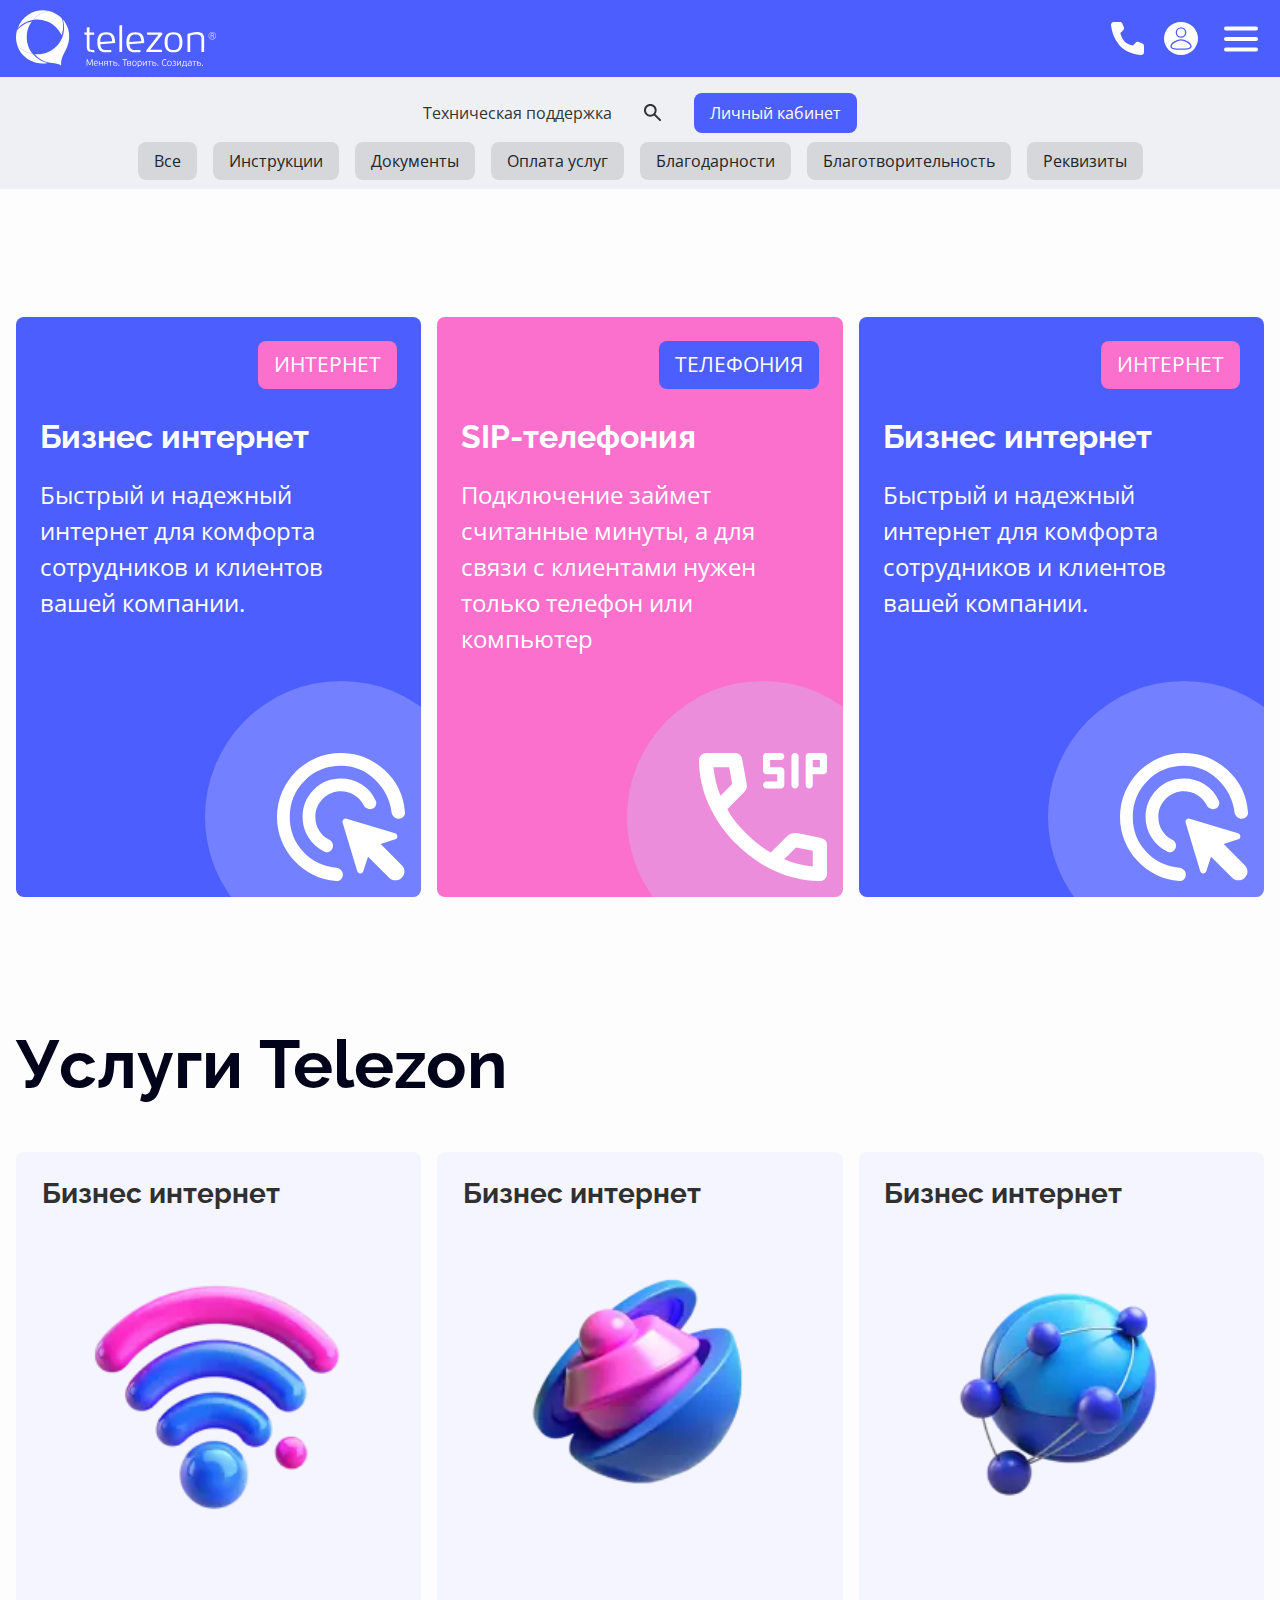
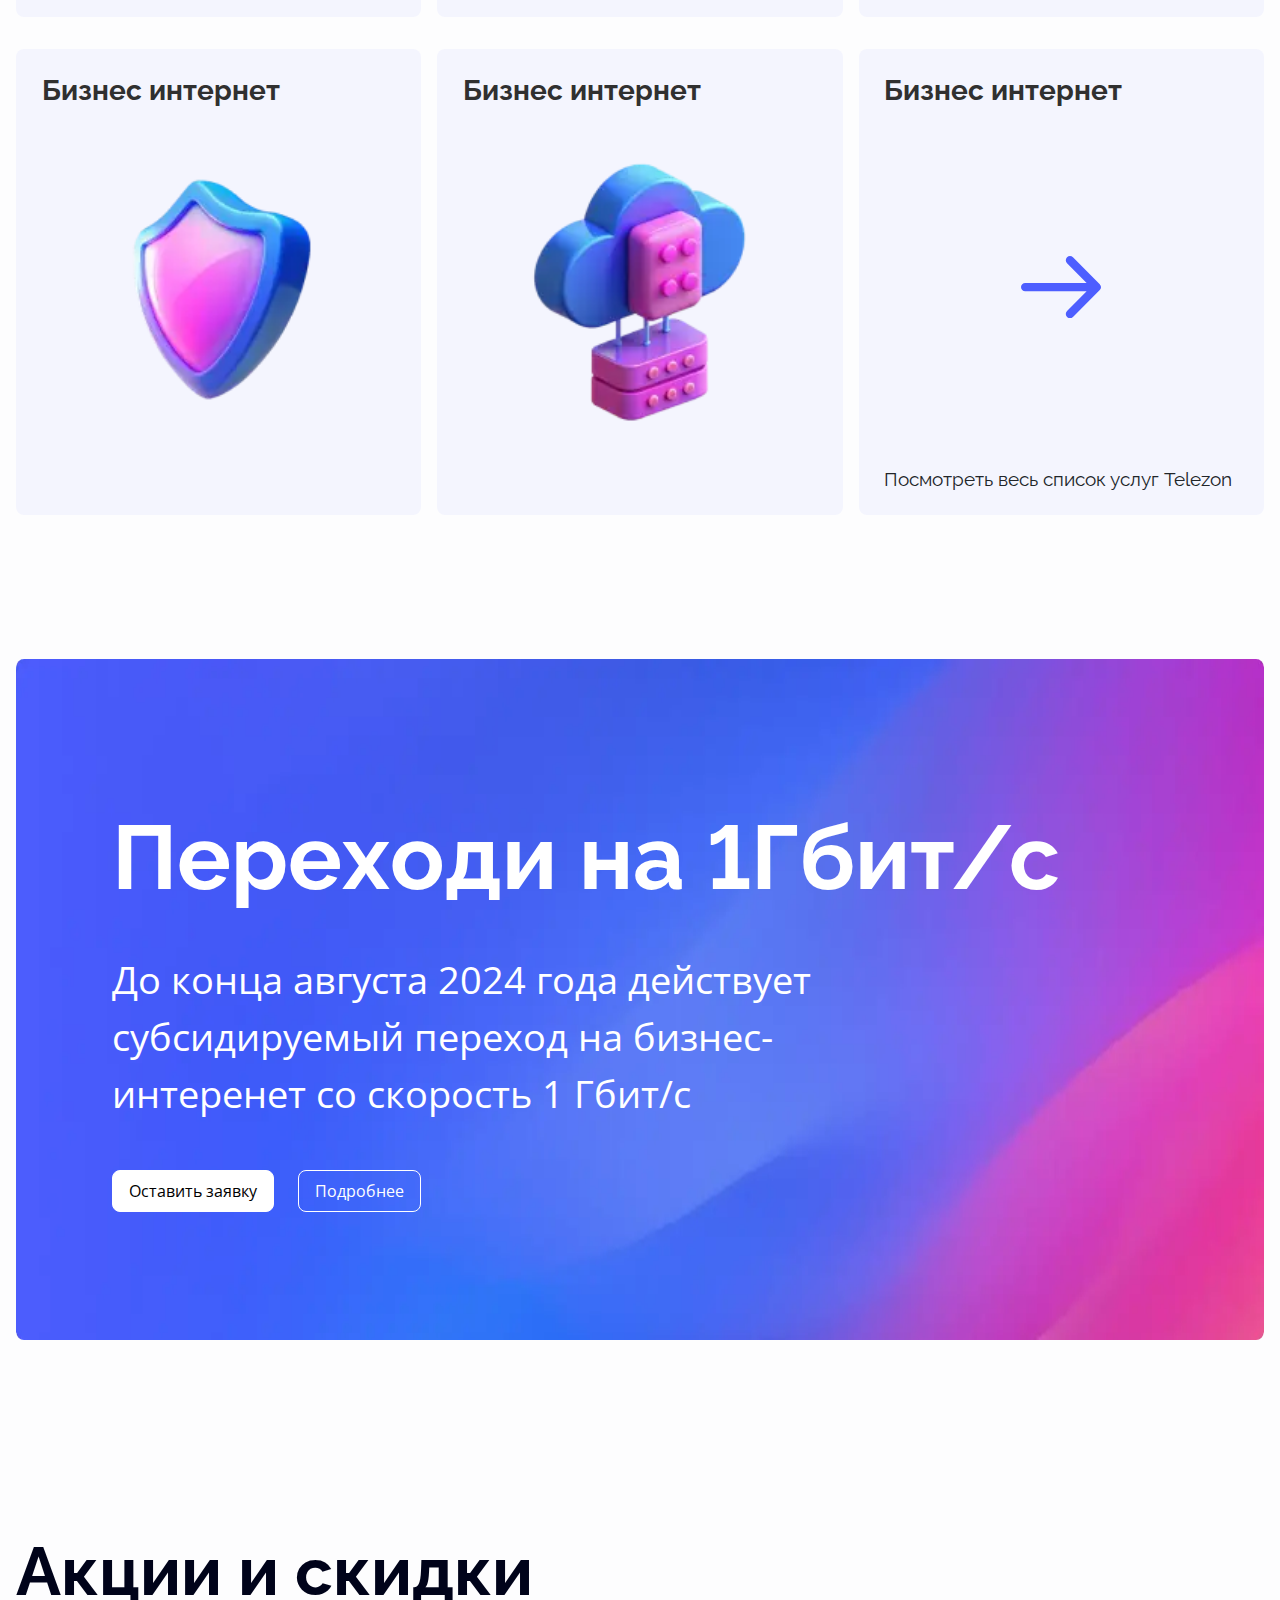
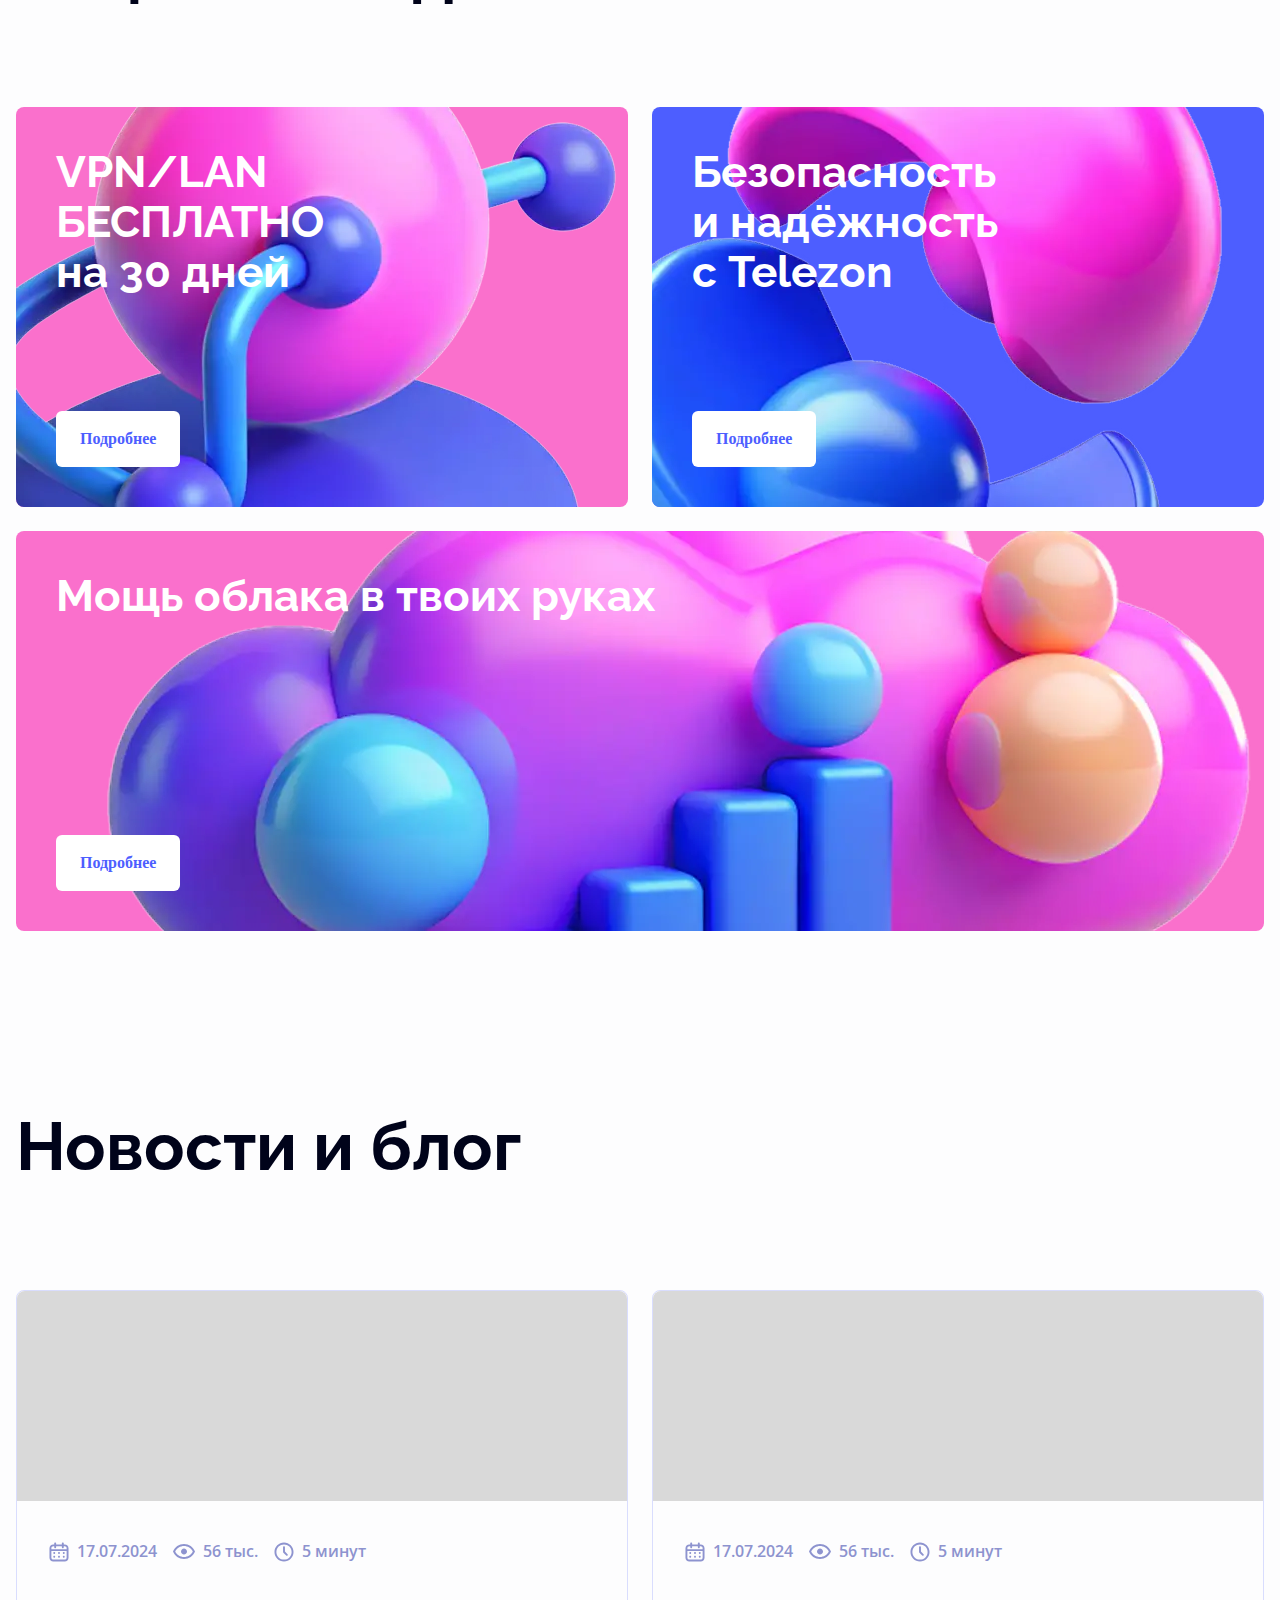
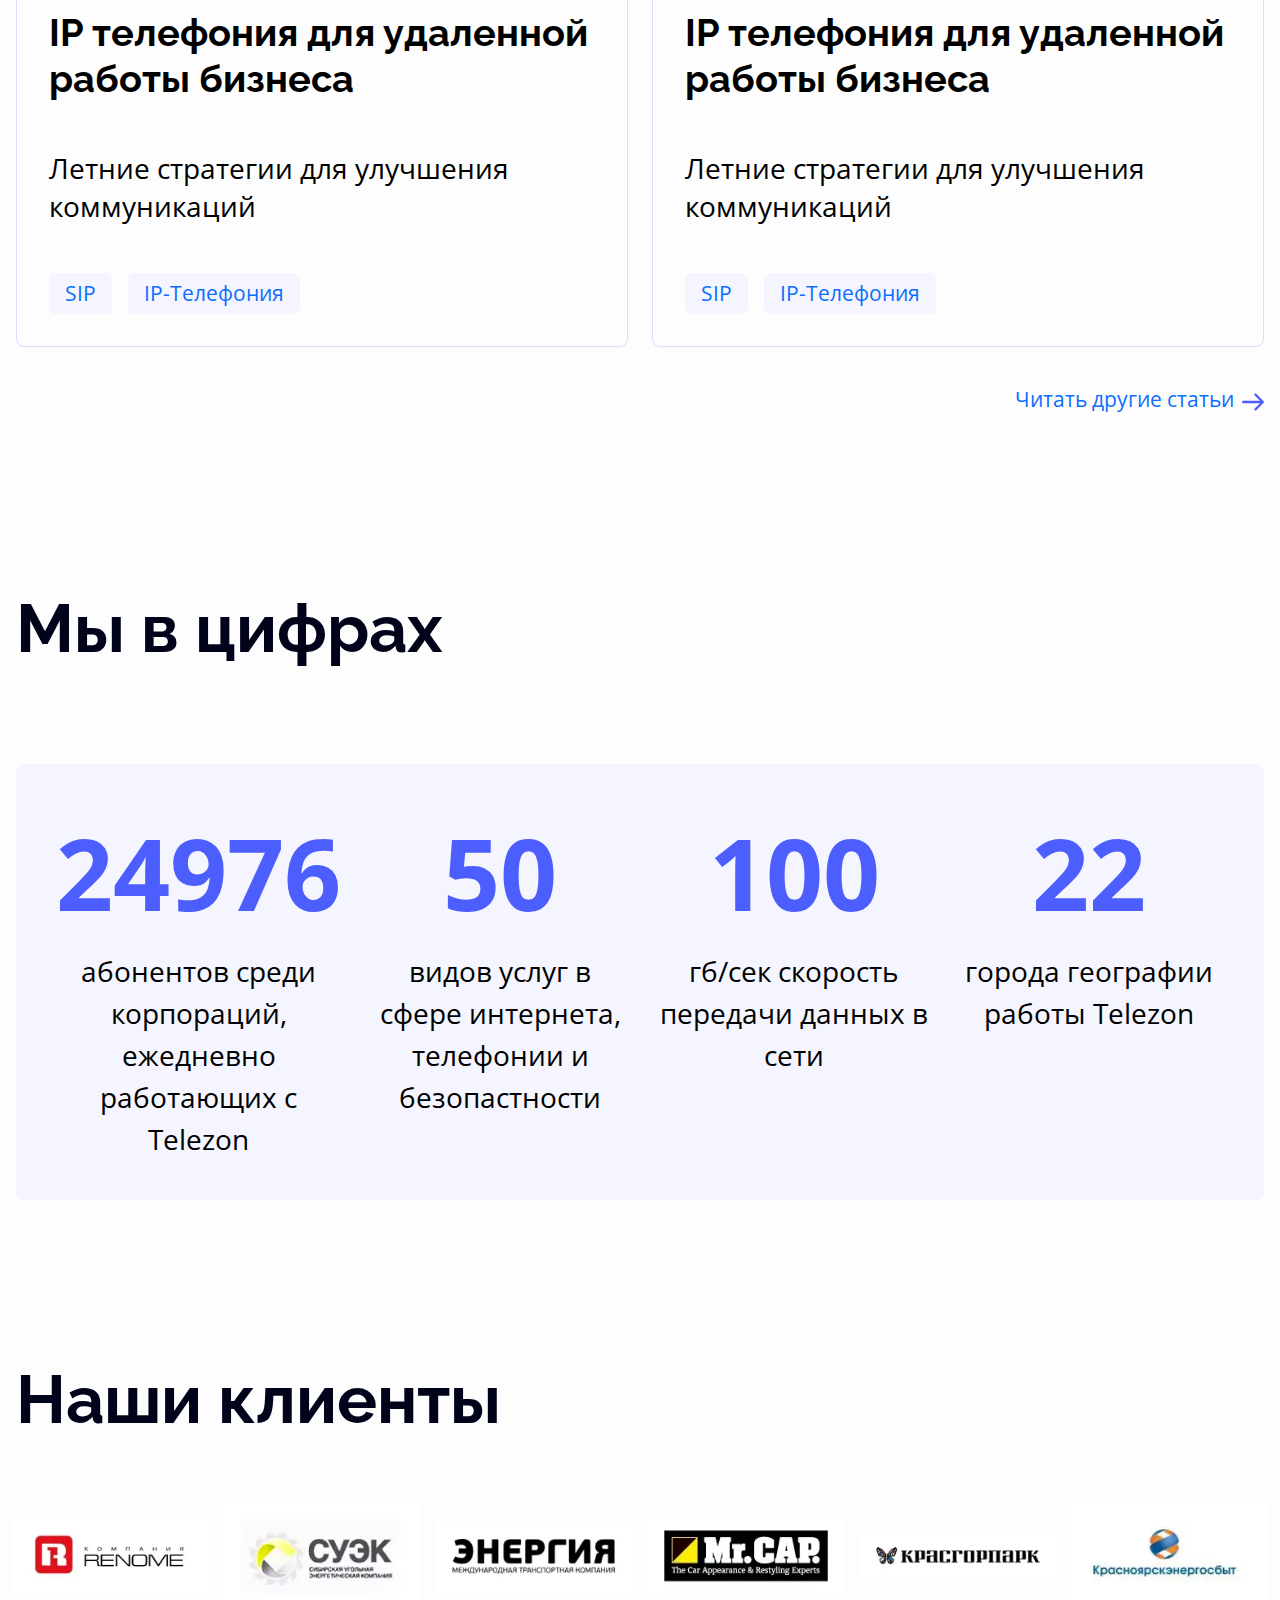
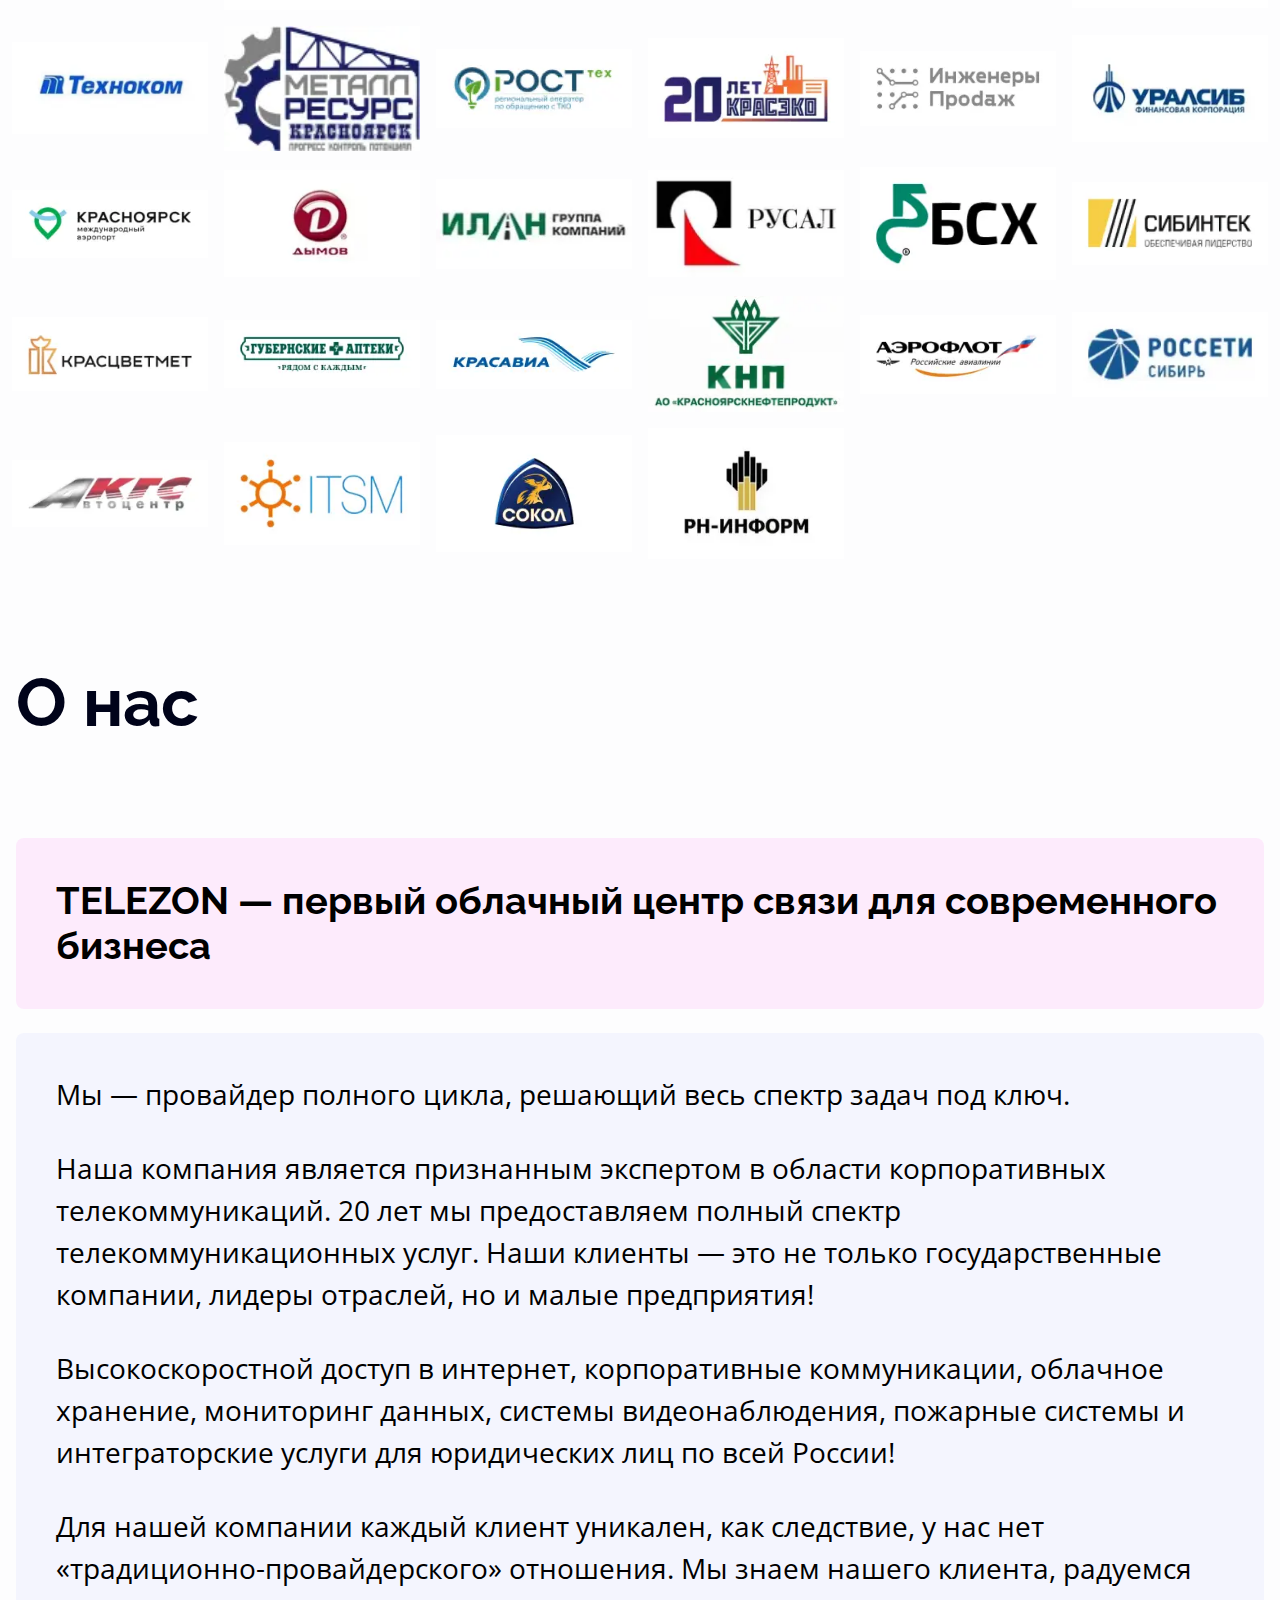
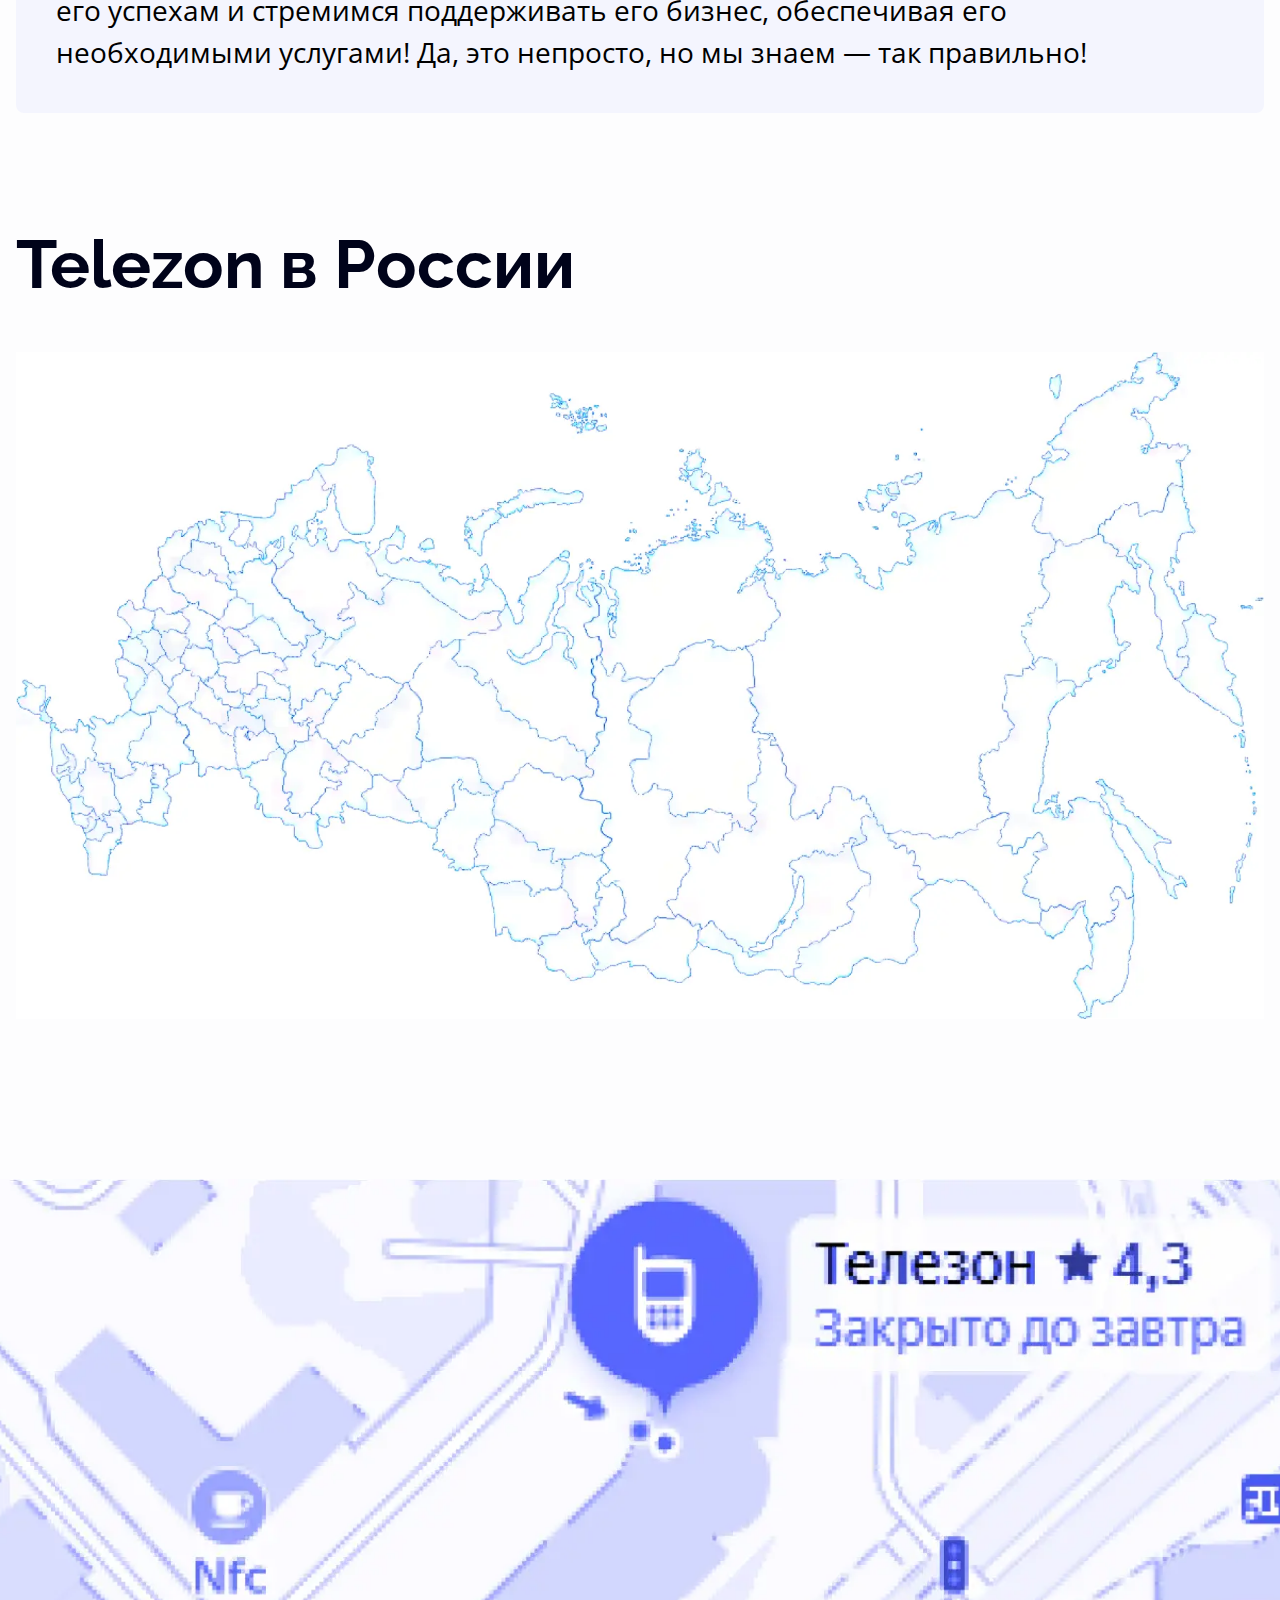
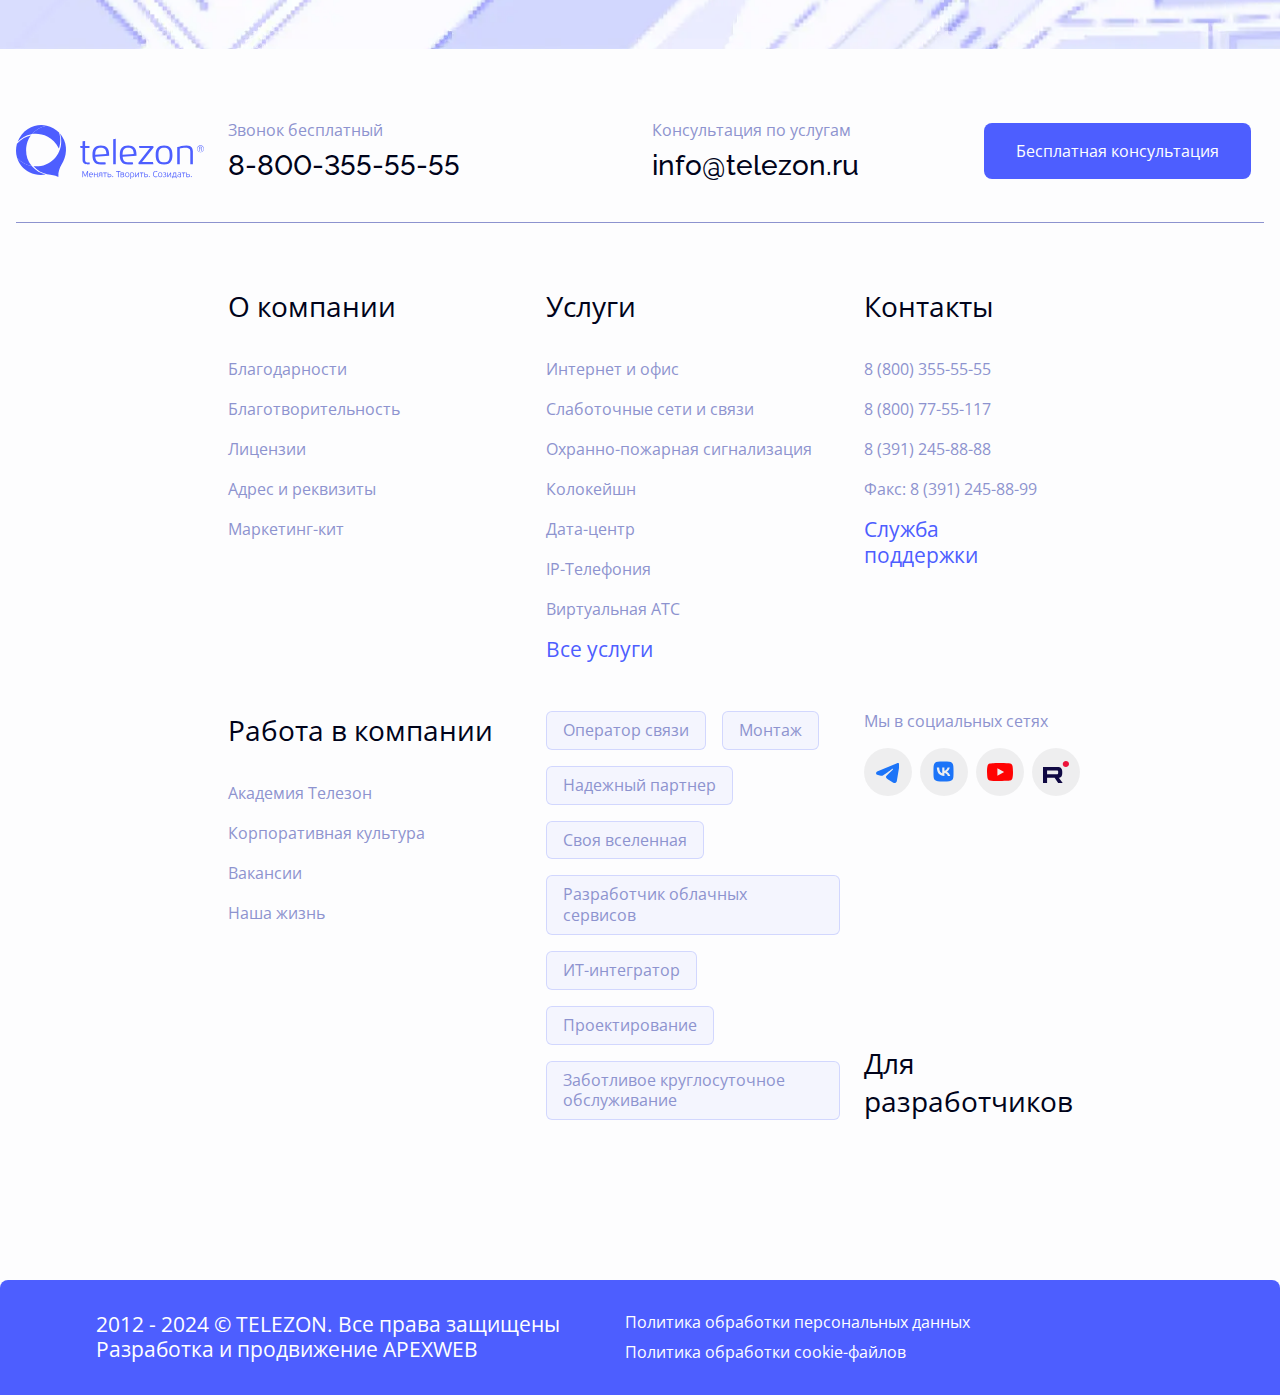
==== commit 29aee057: "Fix" ====
--- a/index.html
+++ b/index.html
@@ -734,9 +734,7 @@
                     class="d-flex align-items-center search-input__wrapper"
                 >
                     <svg>
-                        <use
-                            xlink:xlink:href="./images/sprite.svg#search_icon"
-                        ></use>
+                        <use xlink:href="./images/sprite.svg#search_icon"></use>
                     </svg>
                     <input
                         type="text"
@@ -1743,28 +1741,28 @@
                                 <a href="#" class="tg">
                                     <svg>
                                         <use
-                                            xlink:xlink:href="./images/sprite.svg#telegram"
+                                            xlink:href="./images/sprite.svg#telegram"
                                         ></use>
                                     </svg>
                                 </a>
                                 <a href="#" class="vk2">
                                     <svg>
                                         <use
-                                            xlink:xlink:href="./images/sprite.svg#vk"
+                                            xlink:href="./images/sprite.svg#vk"
                                         ></use>
                                     </svg>
                                 </a>
                                 <a href="#" class="youtube">
                                     <svg>
                                         <use
-                                            xlink:xlink:href="./images/sprite.svg#youtube"
+                                            xlink:href="./images/sprite.svg#youtube"
                                         ></use>
                                     </svg>
                                 </a>
                                 <a href="#" class="rutube">
                                     <svg>
                                         <use
-                                            xlink:xlink:href="./images/sprite.svg#rutube"
+                                            xlink:href="./images/sprite.svg#rutube"
                                         ></use>
                                     </svg>
                                 </a>
